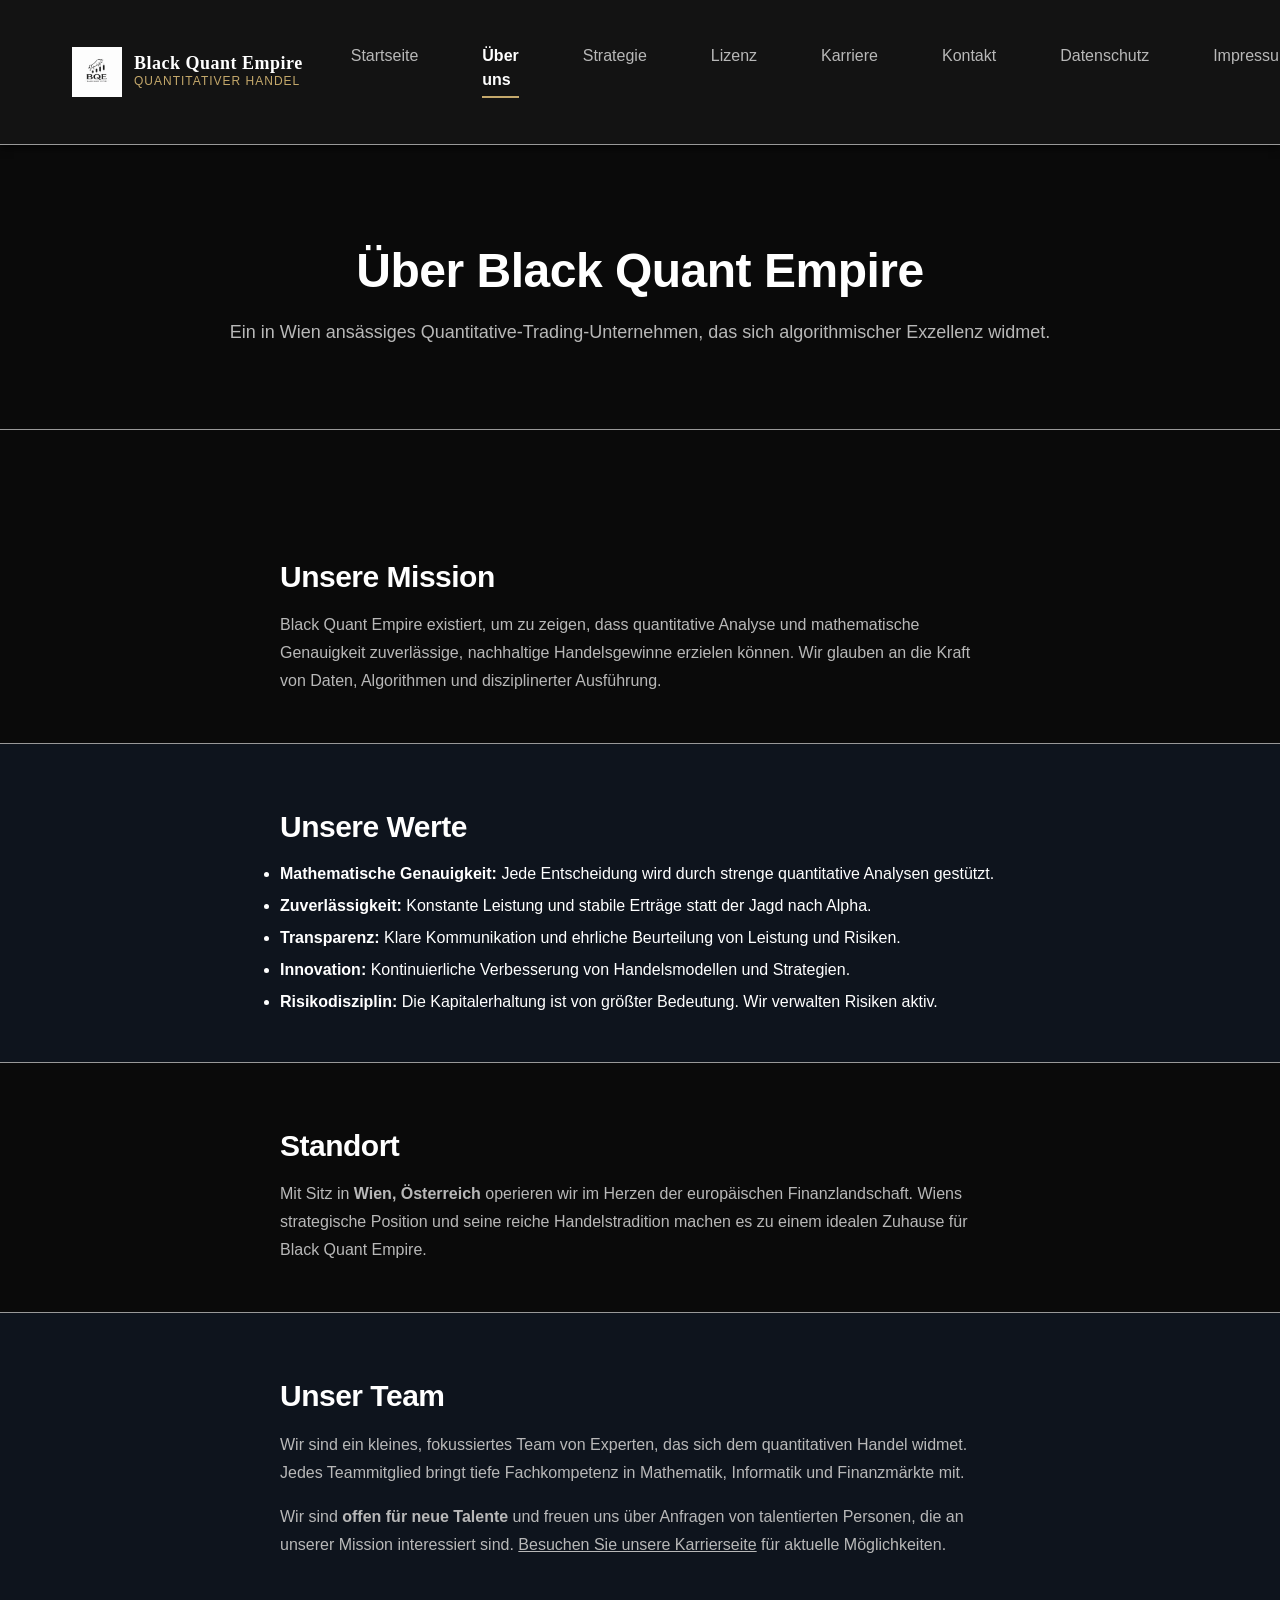
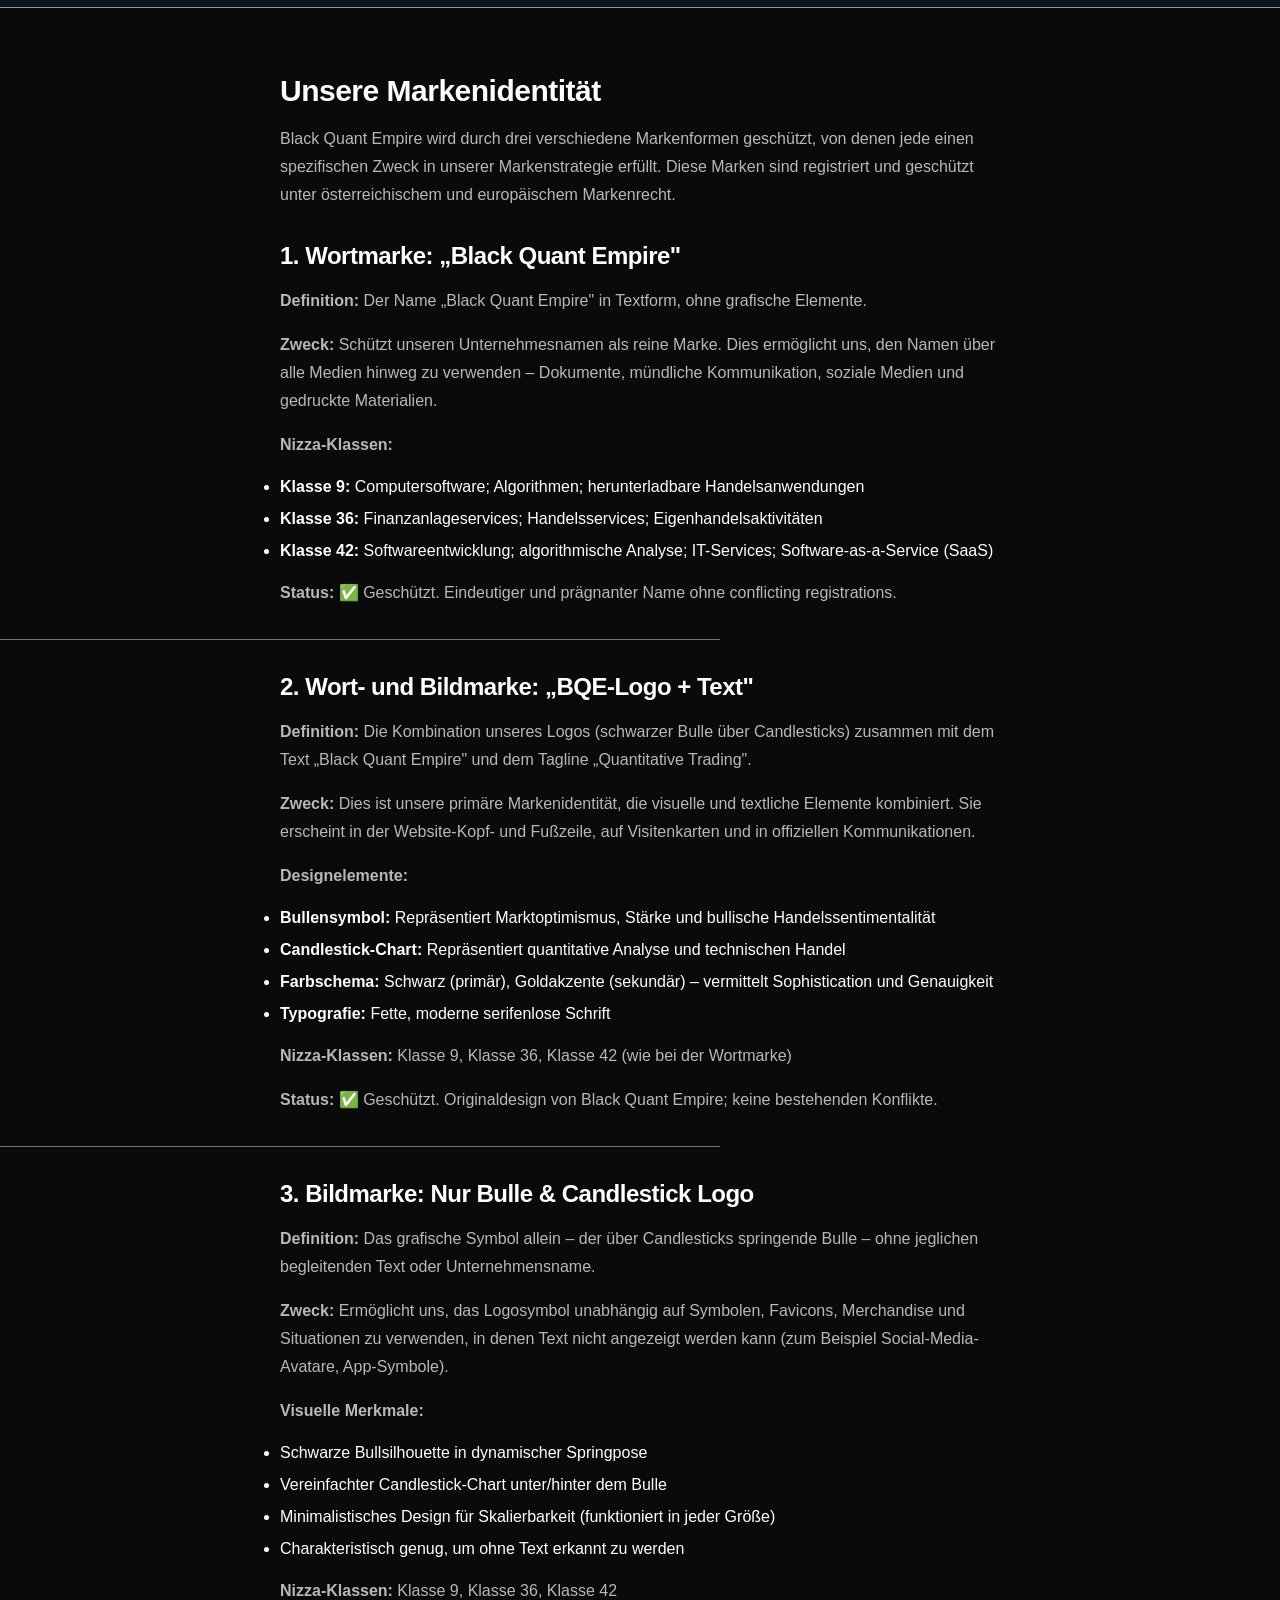
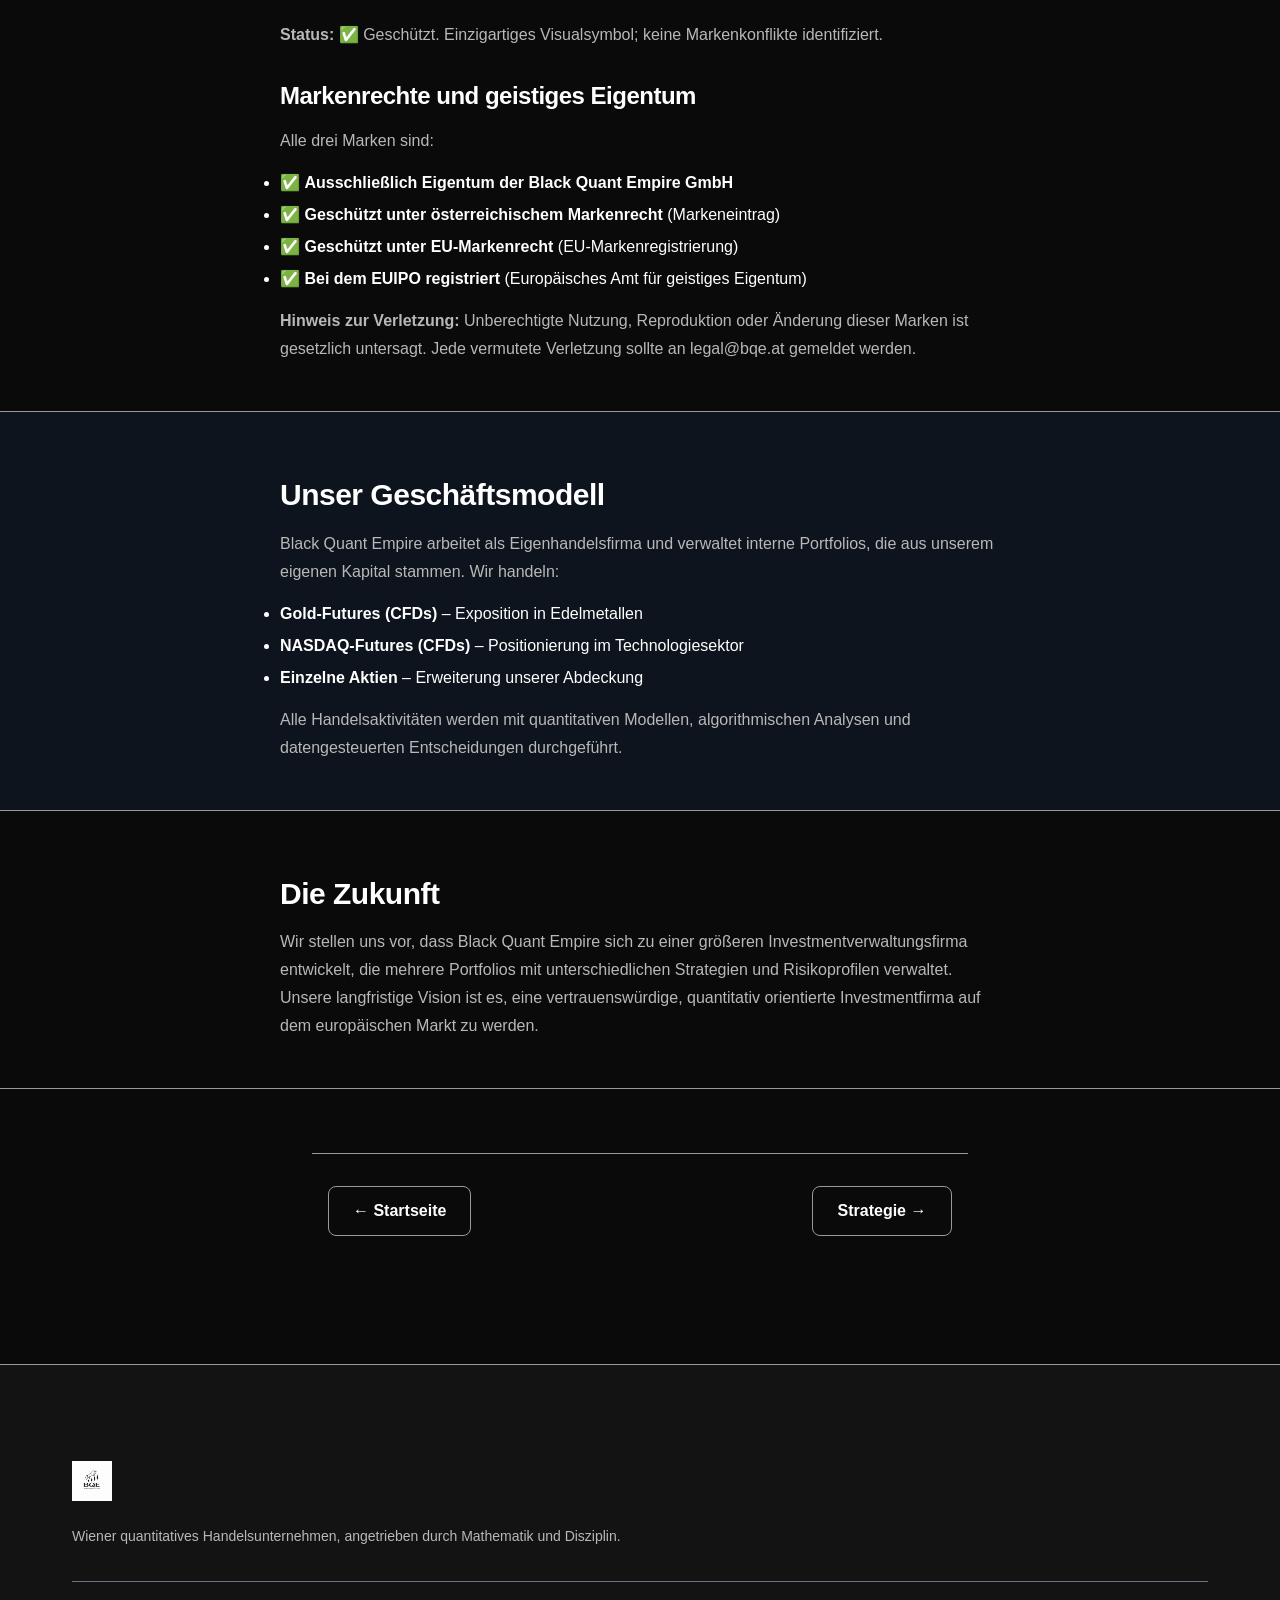
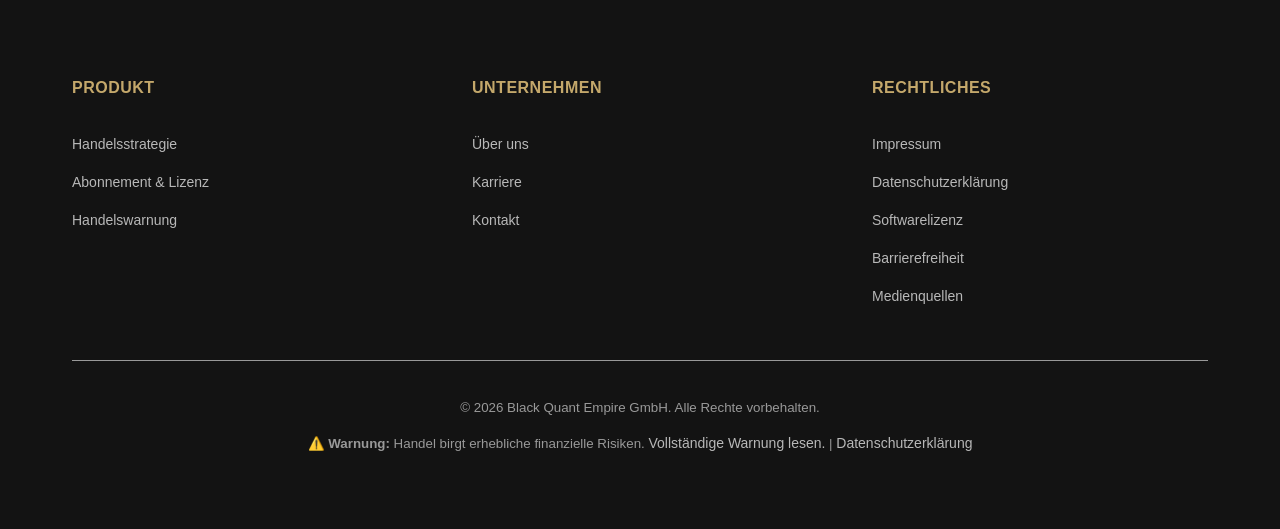
==== about.html @ ec7832de "sync" ====
<!DOCTYPE html>
<html lang="de">
  <head>
    <meta charset="UTF-8" />
    <meta name="viewport" content="width=device-width, initial-scale=1.0" />
    <meta
      name="description"
      content="Über Black Quant Empire - unsere Mission, Werte und Team."
    />
    <title>Über uns - Black Quant Empire</title>

    <link rel="stylesheet" href="/assets/css/shared.css" />
    <link rel="stylesheet" href="/assets/css/pages/about.css" />
    <link rel="icon" href="/assets/images/logo.png" type="image/png" />
  </head>

  <body>
    <a href="#main-content" class="skip-link">Zum Hauptinhalt springen</a>
    <div id="header-placeholder"></div>

    <main id="main-content">
      <!-- Hero Section -->
      <section class="hero">
        <div class="container text-center">
          <h1>Über Black Quant Empire</h1>
          <p class="lead">
            Ein in Wien ansässiges Quantitative-Trading-Unternehmen, das sich algorithmischer Exzellenz widmet.
          </p>
        </div>
      </section>

      <article class="container-narrow">

        <section aria-labelledby="mission-heading">
          <h2 id="mission-heading">Unsere Mission</h2>
          <p>
            Black Quant Empire existiert, um zu zeigen, dass quantitative Analyse und
            mathematische Genauigkeit zuverlässige, nachhaltige Handelsgewinne erzielen können. Wir glauben
            an die Kraft von Daten, Algorithmen und disziplinerter Ausführung.
          </p>
        </section>

        <section aria-labelledby="values-heading">
          <h2 id="values-heading">Unsere Werte</h2>
          <ul>
            <li>
              <strong>Mathematische Genauigkeit:</strong> Jede Entscheidung wird durch strenge
              quantitative Analysen gestützt.
            </li>
            <li>
              <strong>Zuverlässigkeit:</strong> Konstante Leistung und stabile Erträge statt
              der Jagd nach Alpha.
            </li>
            <li>
              <strong>Transparenz:</strong> Klare Kommunikation und ehrliche Beurteilung von
              Leistung und Risiken.
            </li>
            <li>
              <strong>Innovation:</strong> Kontinuierliche Verbesserung von Handelsmodellen und
              Strategien.
            </li>
            <li>
              <strong>Risikodisziplin:</strong> Die Kapitalerhaltung ist von größter Bedeutung. Wir verwalten
              Risiken aktiv.
            </li>
          </ul>
        </section>

        <section aria-labelledby="location-heading">
          <h2 id="location-heading">Standort</h2>
          <p>
            Mit Sitz in <strong>Wien, Österreich</strong> operieren wir im Herzen der europäischen
            Finanzlandschaft. Wiens strategische Position und seine reiche Handelstradition machen
            es zu einem idealen Zuhause für Black Quant Empire.
          </p>
        </section>

        <section aria-labelledby="team-heading">
          <h2 id="team-heading">Unser Team</h2>
          <p>
            Wir sind ein kleines, fokussiertes Team von Experten, das sich dem quantitativen Handel widmet.
            Jedes Teammitglied bringt tiefe Fachkompetenz in Mathematik, Informatik und
            Finanzmärkte mit.
          </p>
          <p>
            Wir sind <strong>offen für neue Talente</strong> und freuen uns über Anfragen von talentierten
            Personen, die an unserer Mission interessiert sind.
            <a href="/careers.html">Besuchen Sie unsere Karrierseite</a> für aktuelle Möglichkeiten.
          </p>
        </section>

        <section aria-labelledby="brands-heading">
          <h2 id="brands-heading">Unsere Markenidentität</h2>
          <p>
            Black Quant Empire wird durch drei verschiedene Markenformen geschützt, von denen jede einen spezifischen Zweck in unserer Markenstrategie erfüllt. Diese Marken sind registriert und geschützt unter österreichischem und europäischem Markenrecht.
          </p>

          <h3>1. Wortmarke: „Black Quant Empire"</h3>
          <p>
            <strong>Definition:</strong> Der Name „Black Quant Empire" in Textform, ohne grafische Elemente.
          </p>
          <p>
            <strong>Zweck:</strong> Schützt unseren Unternehmesnamen als reine Marke. Dies ermöglicht uns, den Namen über alle Medien hinweg zu verwenden – Dokumente, mündliche Kommunikation, soziale Medien und gedruckte Materialien.
          </p>
          <p>
            <strong>Nizza-Klassen:</strong>
          </p>
          <ul>
            <li><strong>Klasse 9:</strong> Computersoftware; Algorithmen; herunterladbare Handelsanwendungen</li>
            <li><strong>Klasse 36:</strong> Finanzanlageservices; Handelsservices; Eigenhandelsaktivitäten</li>
            <li><strong>Klasse 42:</strong> Softwareentwicklung; algorithmische Analyse; IT-Services; Software-as-a-Service (SaaS)</li>
          </ul>
          <p>
            <strong>Status:</strong> ✅ Geschützt. Eindeutiger und prägnanter Name ohne conflicting registrations.
          </p>

          <hr style="margin: 2rem 0; border: none; border-top: 1px solid var(--color-gray-500);">

          <h3>2. Wort- und Bildmarke: „BQE-Logo + Text"</h3>
          <p>
            <strong>Definition:</strong> Die Kombination unseres Logos (schwarzer Bulle über Candlesticks) zusammen mit dem Text „Black Quant Empire" und dem Tagline „Quantitative Trading".
          </p>
          <p>
            <strong>Zweck:</strong> Dies ist unsere primäre Markenidentität, die visuelle und textliche Elemente kombiniert. Sie erscheint in der Website-Kopf- und Fußzeile, auf Visitenkarten und in offiziellen Kommunikationen.
          </p>
          <p>
            <strong>Designelemente:</strong>
          </p>
          <ul>
            <li><strong>Bullensymbol:</strong> Repräsentiert Marktoptimismus, Stärke und bullische Handelssentimentalität</li>
            <li><strong>Candlestick-Chart:</strong> Repräsentiert quantitative Analyse und technischen Handel</li>
            <li><strong>Farbschema:</strong> Schwarz (primär), Goldakzente (sekundär) – vermittelt Sophistication und Genauigkeit</li>
            <li><strong>Typografie:</strong> Fette, moderne serifenlose Schrift</li>
          </ul>
          <p>
            <strong>Nizza-Klassen:</strong> Klasse 9, Klasse 36, Klasse 42 (wie bei der Wortmarke)
          </p>
          <p>
            <strong>Status:</strong> ✅ Geschützt. Originaldesign von Black Quant Empire; keine bestehenden Konflikte.
          </p>

          <hr style="margin: 2rem 0; border: none; border-top: 1px solid var(--color-gray-500);">

          <h3>3. Bildmarke: Nur Bulle & Candlestick Logo</h3>
          <p>
            <strong>Definition:</strong> Das grafische Symbol allein – der über Candlesticks springende Bulle – ohne jeglichen begleitenden Text oder Unternehmensname.
          </p>
          <p>
            <strong>Zweck:</strong> Ermöglicht uns, das Logosymbol unabhängig auf Symbolen, Favicons, Merchandise und Situationen zu verwenden, in denen Text nicht angezeigt werden kann (zum Beispiel Social-Media-Avatare, App-Symbole).
          </p>
          <p>
            <strong>Visuelle Merkmale:</strong>
          </p>
          <ul>
            <li>Schwarze Bullsilhouette in dynamischer Springpose</li>
            <li>Vereinfachter Candlestick-Chart unter/hinter dem Bulle</li>
            <li>Minimalistisches Design für Skalierbarkeit (funktioniert in jeder Größe)</li>
            <li>Charakteristisch genug, um ohne Text erkannt zu werden</li>
          </ul>
          <p>
            <strong>Nizza-Klassen:</strong> Klasse 9, Klasse 36, Klasse 42
          </p>
          <p>
            <strong>Status:</strong> ✅ Geschützt. Einzigartiges Visualsymbol; keine Markenkonflikte identifiziert.
          </p>

          <h3>Markenrechte und geistiges Eigentum</h3>
          <p>
            Alle drei Marken sind:
          </p>
          <ul>
            <li>✅ <strong>Ausschließlich Eigentum der Black Quant Empire GmbH</strong></li>
            <li>✅ <strong>Geschützt unter österreichischem Markenrecht</strong> (Markeneintrag)</li>
            <li>✅ <strong>Geschützt unter EU-Markenrecht</strong> (EU-Markenregistrierung)</li>
            <li>✅ <strong>Bei dem EUIPO registriert</strong> (Europäisches Amt für geistiges Eigentum)</li>
          </ul>
          <p>
            <strong>Hinweis zur Verletzung:</strong> Unberechtigte Nutzung, Reproduktion oder Änderung dieser Marken
            ist gesetzlich untersagt. Jede vermutete Verletzung sollte an legal@bqe.at gemeldet werden.
          </p>
        </section>

        <section aria-labelledby="business-heading">
          <h2 id="business-heading">Unser Geschäftsmodell</h2>
          <p>
            Black Quant Empire arbeitet als Eigenhandelsfirma und verwaltet interne
            Portfolios, die aus unserem eigenen Kapital stammen. Wir handeln:
          </p>
          <ul>
            <li><strong>Gold-Futures (CFDs)</strong> – Exposition in Edelmetallen</li>
            <li><strong>NASDAQ-Futures (CFDs)</strong> – Positionierung im Technologiesektor</li>
            <li><strong>Einzelne Aktien</strong> – Erweiterung unserer Abdeckung</li>
          </ul>
          <p>
            Alle Handelsaktivitäten werden mit quantitativen Modellen, algorithmischen Analysen und
            datengesteuerten Entscheidungen durchgeführt.
          </p>
        </section>

        <section aria-labelledby="future-heading">
          <h2 id="future-heading">Die Zukunft</h2>
          <p>
            Wir stellen uns vor, dass Black Quant Empire sich zu einer größeren Investmentverwaltungsfirma entwickelt,
            die mehrere Portfolios mit unterschiedlichen Strategien und Risikoprofilen verwaltet.
            Unsere langfristige Vision ist es, eine vertrauenswürdige, quantitativ orientierte Investmentfirma
            auf dem europäischen Markt zu werden.
          </p>
        </section>

        <!-- Page Navigation -->
        <nav class="page-navigation" aria-label="Seitennavigation">
          <a href="/index.html" class="btn btn-secondary btn-prev">← Startseite</a>
          <a href="/strategy.html" class="btn btn-secondary btn-next">Strategie →</a>
        </nav>
      </article>
    </main>

    <div id="footer-placeholder"></div>
    <script src="/assets/js/components.js"></script>
    <script src="/assets/js/navigation.js"></script>
  </body>
</html>
---- assets/css/shared.css ----
/* ===================================================================
   Black Quant Empire - Design System & Global Styles
   WCAG 2.2 AA Compliant
   =================================================================== */

/* ─────────────────────────────────────────────────────────────────
   CSS CUSTOM PROPERTIES (Design Tokens)
   ───────────────────────────────────────────────────────────────── */

:root {
  /* === COLORS === */
  /* Primary: Black Tones */
  --color-black: #0A0A0A;
  --color-black-soft: #131313;
  --color-black-muted: #1F1F1F;

  /* Secondary: Gold (Reduced & Refined) */
  --color-gold: #C4A86B;
  --color-gold-light: #D4B87B;
  --color-gold-dark: #9E8A55;

  /* Tertiary: Navy Blue */
  --color-navy: #1A2B4A;
  --color-navy-mid: #243660;

  /* Neutral */
  --color-white: #FFFFFF;
  --color-gray-50: #F9F9F9;
  --color-gray-100: #F5F5F5;
  --color-gray-200: #E0E0E0;
  --color-gray-300: #B8B8B8;
  --color-gray-400: #999999;
  --color-gray-500: #6B7280;
  --color-gray-700: #374151;

  /* Semantic */
  --color-error: #EF4444;
  --color-success: #10B981;
  --color-focus: #C4A86B;

  /* === TYPOGRAPHY === */
  --font-heading: "Georgia", "Times New Roman", serif;
  --font-body: -apple-system, BlinkMacSystemFont, "Segoe UI", "Roboto", "Helvetica Neue", Arial, sans-serif;
  --font-mono: "Courier New", monospace;

  /* Type Scale (based on 16px = 1rem) */
  --text-xs: 0.75rem;     /* 12px */
  --text-sm: 0.875rem;    /* 14px */
  --text-base: 1rem;      /* 16px */
  --text-lg: 1.125rem;    /* 18px */
  --text-xl: 1.25rem;     /* 20px */
  --text-2xl: 1.5rem;     /* 24px */
  --text-3xl: 1.875rem;   /* 30px */
  --text-4xl: 2.25rem;    /* 36px */
  --text-5xl: 3rem;       /* 48px */
  --text-hero: 4rem;      /* 64px */

  /* Line Heights */
  --leading-tight: 1.25;
  --leading-normal: 1.5;
  --leading-loose: 1.75;

  /* Font Weights */
  --weight-regular: 400;
  --weight-medium: 500;
  --weight-bold: 700;
  --weight-black: 900;

  /* === SPACING (8px grid) === */
  --space-1: 0.25rem;   /* 4px */
  --space-2: 0.5rem;    /* 8px */
  --space-3: 0.75rem;   /* 12px */
  --space-4: 1rem;      /* 16px */
  --space-5: 1.25rem;   /* 20px */
  --space-6: 1.5rem;    /* 24px */
  --space-8: 2rem;      /* 32px */
  --space-10: 2.5rem;   /* 40px */
  --space-12: 3rem;     /* 48px */
  --space-16: 4rem;     /* 64px */
  --space-20: 5rem;     /* 80px */
  --space-24: 6rem;     /* 96px */

  /* === LAYOUT === */
  --container-max: 1200px;
  --container-wide: 1400px;
  --container-narrow: 720px;

  /* === BORDERS & SHADOWS === */
  --radius-sm: 4px;
  --radius-md: 8px;
  --radius-lg: 16px;
  --radius-full: 9999px;

  --shadow-sm: 0 1px 3px rgba(0, 0, 0, 0.5);
  --shadow-md: 0 4px 16px rgba(0, 0, 0, 0.6);
  --shadow-gold: 0 0 20px rgba(212, 168, 83, 0.3);

  /* === TRANSITIONS === */
  --transition-fast: 150ms ease-in-out;
  --transition-normal: 300ms ease-in-out;
  --transition-slow: 500ms ease-in-out;

  /* === FOCUS === */
  --focus-ring: 3px solid var(--color-focus);
  --focus-offset: 3px;

  /* === Z-INDEX === */
  --z-base: 0;
  --z-dropdown: 100;
  --z-sticky: 200;
  --z-fixed: 300;
  --z-modal: 400;
  --z-overlay: 500;
}

/* ─────────────────────────────────────────────────────────────────
   ACCESSIBILITY: Reduced Motion
   ───────────────────────────────────────────────────────────────── */

@media (prefers-reduced-motion: reduce) {
  *,
  *::before,
  *::after {
    animation-duration: 0.01ms !important;
    animation-iteration-count: 1 !important;
    transition-duration: 0.01ms !important;
    scroll-behavior: auto !important;
  }
}

/* ─────────────────────────────────────────────────────────────────
   ACCESSIBILITY: High Contrast Mode
   ───────────────────────────────────────────────────────────────── */

@media (forced-colors: active) {
  :root {
    --color-gold: ButtonText;
    --color-white: CanvasText;
    --focus-ring: 3px solid Highlight;
  }
}

/* ─────────────────────────────────────────────────────────────────
   CSS RESET & BASE STYLES
   ───────────────────────────────────────────────────────────────── */

*,
*::before,
*::after {
  box-sizing: border-box;
  margin: 0;
  padding: 0;
}

html {
  font-size: 16px;
  scroll-behavior: smooth;
  -webkit-font-smoothing: antialiased;
  -moz-osx-font-smoothing: grayscale;
}

body {
  font-family: var(--font-body);
  font-size: var(--text-base);
  line-height: var(--leading-normal);
  color: var(--color-white);
  background-color: var(--color-black);
  min-height: 100vh;
  display: flex;
  flex-direction: column;
}

main {
  flex: 1;
}

/* ─────────────────────────────────────────────────────────────────
   SKIP LINK (WCAG 2.4.1)
   ───────────────────────────────────────────────────────────────── */

.skip-link {
  position: absolute;
  top: -100%;
  left: var(--space-4);
  z-index: var(--z-overlay);
  background-color: var(--color-gold);
  color: var(--color-black);
  padding: var(--space-2) var(--space-4);
  border-radius: var(--radius-md);
  font-weight: var(--weight-bold);
  text-decoration: none;
  transition: top var(--transition-fast);
}

.skip-link:focus {
  top: var(--space-4);
  outline: var(--focus-ring);
  outline-offset: var(--focus-offset);
}

/* ─────────────────────────────────────────────────────────────────
   FOCUS VISIBLE (WCAG 2.4.7)
   ───────────────────────────────────────────────────────────────── */

:focus-visible {
  outline: var(--focus-ring);
  outline-offset: var(--focus-offset);
}

/* Remove outline for mouse users (but keep for keyboard) */
:focus:not(:focus-visible) {
  outline: none;
}

/* ─────────────────────────────────────────────────────────────────
   TYPOGRAPHY
   ───────────────────────────────────────────────────────────────── */

h1,
h2,
h3,
h4,
h5,
h6 {
  font-family: var(--font-body);
  font-weight: 600;
  line-height: var(--leading-tight);
  margin-top: var(--space-8);
  margin-bottom: var(--space-4);
  color: var(--color-white);
  letter-spacing: -0.5px;
}

h1 {
  font-size: var(--text-4xl);
  color: var(--color-white);
  font-weight: 700;
}

@media (min-width: 768px) {
  h1 {
    font-size: var(--text-5xl);
  }
}

h2 {
  font-size: var(--text-3xl);
  color: var(--color-white);
  font-weight: 600;
}

h3 {
  font-size: var(--text-2xl);
  color: var(--color-white);
  font-weight: 600;
}

h4 {
  font-size: var(--text-xl);
  font-weight: 600;
}

p {
  margin-bottom: var(--space-4);
  color: var(--color-gray-300);
  line-height: var(--leading-loose);
  font-size: var(--text-base);
}

a {
  color: var(--color-gray-300);
  text-decoration: underline;
  transition: all var(--transition-fast);
}

a:hover {
  color: var(--color-white);
  text-decoration-color: var(--color-gold);
  text-decoration-thickness: 2px;
}

a:active {
  color: var(--color-gold);
}

strong {
  font-weight: var(--weight-bold);
}

em {
  font-style: italic;
}

/* ─────────────────────────────────────────────────────────────────
   LISTS
   ───────────────────────────────────────────────────────────────── */

ul,
ol {
  margin-left: var(--space-6);
  margin-bottom: var(--space-4);
}

li {
  margin-bottom: var(--space-2);
}

/* Remove default list styling */
[role="list"] {
  list-style: none;
  margin-left: 0;
}

[role="list"] li {
  margin-left: 0;
}

/* ─────────────────────────────────────────────────────────────────
   HEADER & NAVIGATION
   ───────────────────────────────────────────────────────────────── */

header {
  background-color: var(--color-black-soft);
  border-bottom: 1px solid var(--color-gray-400);
  box-shadow: 0 2px 8px rgba(0, 0, 0, 0.8);
}

.header-top {
  width: 100%;
}

.header-content {
  display: flex;
  justify-content: space-between;
  align-items: center;
  padding: var(--space-4) var(--space-4);
  gap: var(--space-8);
}

/* Logo Section */
.logo-link {
  display: flex;
  align-items: center;
  text-decoration: none;
  flex-shrink: 0;
  transition: transform var(--transition-fast);
}

.logo-link:hover {
  transform: scale(1.05);
}

.logo-link:focus-visible {
  outline: var(--focus-ring);
  outline-offset: var(--focus-offset);
  border-radius: var(--radius-md);
}

.logo-group {
  display: flex;
  align-items: center;
  gap: var(--space-3);
}

.logo-image {
  height: 50px;
  width: auto;
  display: block;
}

.logo-text {
  display: flex;
  flex-direction: column;
  gap: 0;
}

.logo-name {
  font-family: var(--font-heading);
  font-size: var(--text-lg);
  font-weight: var(--weight-bold);
  color: var(--color-white);
  line-height: 1;
  letter-spacing: 0.5px;
}

.logo-tagline {
  font-size: var(--text-xs);
  color: var(--color-gold);
  text-transform: uppercase;
  letter-spacing: 1px;
  font-weight: var(--weight-medium);
}

/* Primary Navigation */
.primary-nav {
  display: flex;
  flex: 1;
  justify-content: flex-end;
}

.nav-list {
  display: flex;
  gap: var(--space-8);
  list-style: none;
  margin: 0;
  padding: 0;
}

.nav-item {
  position: relative;
}

.nav-link {
  color: var(--color-gray-300);
  text-decoration: none;
  font-weight: 500;
  font-size: var(--text-base);
  display: block;
  padding: var(--space-3) var(--space-4);
  position: relative;
  transition: all var(--transition-fast);
  border-radius: var(--radius-md);
}

.nav-link:hover {
  color: var(--color-white);
  background-color: transparent;
}

.nav-link[aria-current="page"] {
  color: var(--color-white);
  font-weight: var(--weight-bold);
  background-color: transparent;
}

.nav-link[aria-current="page"]::after {
  content: "";
  position: absolute;
  bottom: 6px;
  left: var(--space-4);
  right: var(--space-4);
  height: 2px;
  background-color: var(--color-gold);
}

/* Mobile Menu Toggle Button */
.nav-toggle {
  display: none;
  background-color: transparent;
  border: 1px solid var(--color-gray-400);
  cursor: pointer;
  padding: var(--space-2) var(--space-3);
  color: var(--color-white);
  border-radius: var(--radius-md);
  font-size: var(--text-lg);
  transition: all var(--transition-fast);
  flex-shrink: 0;
}

.nav-toggle:hover {
  border-color: var(--color-white);
  background-color: var(--color-black-muted);
}

.nav-toggle:active {
  background-color: var(--color-navy-mid);
}

.nav-toggle svg {
  display: block;
  width: 24px;
  height: 24px;
}

/* Mobile Navigation (up to 768px) */
@media (max-width: 768px) {
  .header-content {
    gap: var(--space-4);
    padding: var(--space-3);
  }

  .logo-group {
    gap: var(--space-2);
  }

  .logo-image {
    height: 40px;
  }

  .logo-name {
    font-size: var(--text-base);
  }

  .logo-tagline {
    font-size: 10px;
  }

  .nav-toggle {
    display: flex;
    align-items: center;
    justify-content: center;
  }

  .primary-nav {
    position: absolute;
    top: 100%;
    left: 0;
    right: 0;
    display: none;
    background-color: var(--color-black-muted);
    border-bottom: 1px solid var(--color-gold);
    padding: var(--space-4);
    flex-direction: column;
    gap: 0;
  }

  .primary-nav.is-open {
    display: flex;
  }

  .nav-list {
    flex-direction: column;
    gap: 0;
  }

  .nav-item {
    border-bottom: 1px solid var(--color-navy);
  }

  .nav-item:last-child {
    border-bottom: none;
  }

  .nav-link {
    padding: var(--space-4) var(--space-3);
    border-radius: 0;
  }

  .nav-link[aria-current="page"]::after {
    display: none;
  }

  .nav-link[aria-current="page"] {
    background-color: var(--color-navy-mid);
    border-left: 4px solid var(--color-gold);
    padding-left: calc(var(--space-3) - 4px);
  }
}

/* ─────────────────────────────────────────────────────────────────
   PAGE HEADER (for article/content pages)
   ───────────────────────────────────────────────────────────────── */

.page-header {
  margin-bottom: var(--space-12);
  padding-bottom: var(--space-12);
  border-bottom: 1px solid var(--color-gray-400);
}

.page-header h1 {
  color: var(--color-white);
  margin-top: var(--space-4);
  margin-bottom: var(--space-4);
}

.page-header .lead {
  color: var(--color-gray-300);
  margin-bottom: 0;
  font-size: var(--text-lg);
}

/* ─────────────────────────────────────────────────────────────────
   MAIN CONTAINER
   ───────────────────────────────────────────────────────────────── */

.container {
  max-width: var(--container-max);
  margin: 0 auto;
  padding: var(--space-4);
  width: 100%;
}

.container-narrow {
  max-width: var(--container-narrow);
}

.container-wide {
  max-width: var(--container-wide);
}

/* ─────────────────────────────────────────────────────────────────
   SECTIONS & ARTICLES
   ───────────────────────────────────────────────────────────────── */

section {
  width: 100%;
  padding: var(--space-16) 0;
  border-bottom: 1px solid var(--color-gray-400);
}

section:last-child {
  border-bottom: none;
}

section:nth-child(even) {
  background-color: rgba(26, 43, 74, 0.3);
}

section .container {
  max-width: var(--container-max);
  margin: 0 auto;
  padding: 0 var(--space-4);
}

section .container-narrow {
  max-width: var(--container-narrow);
  margin: 0 auto;
  padding: 0 var(--space-4);
}

article {
  max-width: 100%;
  margin: 0 auto;
  padding: 0;
  background-color: var(--color-black);
}

article > * {
  max-width: var(--container-narrow);
  margin-left: auto;
  margin-right: auto;
  padding: var(--space-16) var(--space-4);
}

/* Sections in articles - full width with background */
article section {
  width: 100vw;
  margin-left: calc(-50vw + 50%);
  padding: var(--space-16) var(--space-4);
  max-width: none;
}

article section > * {
  max-width: var(--container-narrow);
  margin-left: auto;
  margin-right: auto;
}

/* Disclaimer warning box */
.disclaimer-warning {
  background-color: var(--color-black-muted);
  border-left: 3px solid var(--color-error);
  padding: var(--space-4);
  border-radius: var(--radius-md);
  margin-bottom: var(--space-8);
}

.disclaimer-warning p {
  margin-bottom: 0;
  color: var(--color-error);
}

/* ─────────────────────────────────────────────────────────────────
   BUTTONS
   ───────────────────────────────────────────────────────────────── */

button,
.btn {
  font-family: var(--font-body);
  font-size: var(--text-base);
  font-weight: var(--weight-bold);
  padding: var(--space-3) var(--space-6);
  border: 1px solid var(--color-gray-400);
  border-radius: var(--radius-md);
  background-color: transparent;
  color: var(--color-white);
  cursor: pointer;
  transition: all var(--transition-fast);
  text-decoration: none;
  display: inline-block;
  text-align: center;
}

button:hover,
.btn:hover {
  background-color: var(--color-black-muted);
  border-color: var(--color-white);
  color: var(--color-white);
}

button:active,
.btn:active {
  background-color: var(--color-navy-mid);
}

.btn-primary {
  background-color: var(--color-gold);
  color: var(--color-black);
  border-color: var(--color-gold);
  font-weight: 600;
}

.btn-primary:hover {
  background-color: var(--color-gold-light);
  border-color: var(--color-gold-light);
  box-shadow: 0 4px 12px rgba(196, 168, 107, 0.2);
}

.btn-secondary {
  background-color: transparent;
  color: var(--color-white);
  border-color: var(--color-gray-400);
}

.btn-secondary:hover {
  background-color: var(--color-black-muted);
  border-color: var(--color-white);
  color: var(--color-white);
}

.btn-secondary:active {
  background-color: var(--color-navy-mid);
}

/* ─────────────────────────────────────────────────────────────────
   FORMS (WCAG 3.3 - Labels, Validation, etc.)
   ───────────────────────────────────────────────────────────────── */

fieldset {
  border: 1px solid var(--color-navy);
  border-radius: var(--radius-md);
  padding: var(--space-6);
  margin-bottom: var(--space-6);
}

legend {
  font-size: var(--text-lg);
  font-weight: var(--weight-bold);
  color: var(--color-gold);
  padding: 0 var(--space-2);
}

.form-group {
  margin-bottom: var(--space-6);
}

label {
  display: block;
  font-weight: var(--weight-medium);
  margin-bottom: var(--space-2);
  color: var(--color-white);
}

input,
textarea,
select {
  display: block;
  width: 100%;
  padding: var(--space-3);
  margin-bottom: var(--space-2);
  border: 1px solid var(--color-navy);
  border-radius: var(--radius-md);
  background-color: var(--color-black-soft);
  color: var(--color-white);
  font-family: var(--font-body);
  font-size: var(--text-base);
  transition: border-color var(--transition-fast);
}

input:focus,
textarea:focus,
select:focus {
  border-color: var(--color-gold);
  outline: var(--focus-ring);
  outline-offset: var(--focus-offset);
}

input:invalid,
textarea:invalid {
  border-color: var(--color-error);
}

textarea {
  resize: vertical;
  min-height: 120px;
}

/* Field Hints & Errors */
.field-hint {
  display: block;
  font-size: var(--text-sm);
  color: var(--color-gray-300);
  margin-bottom: var(--space-2);
}

.field-error {
  display: block;
  font-size: var(--text-sm);
  color: var(--color-error);
  margin-top: var(--space-1);
}

/* Error Summary */
.error-summary {
  background-color: var(--color-black-muted);
  border: 2px solid var(--color-error);
  border-radius: var(--radius-md);
  padding: var(--space-4);
  margin-bottom: var(--space-6);
  color: var(--color-error);
}

.error-summary h2 {
  margin-top: 0;
  color: var(--color-error);
}

/* ─────────────────────────────────────────────────────────────────
   SCREEN READER ONLY TEXT
   ───────────────────────────────────────────────────────────────── */

.sr-only {
  position: absolute;
  width: 1px;
  height: 1px;
  padding: 0;
  margin: -1px;
  overflow: hidden;
  clip: rect(0, 0, 0, 0);
  white-space: nowrap;
  border-width: 0;
}

/* ─────────────────────────────────────────────────────────────────
   FOOTER
   ───────────────────────────────────────────────────────────────── */

footer {
  background-color: var(--color-black-soft);
  border-top: 1px solid var(--color-gray-400);
  margin-top: auto;
  padding: var(--space-16) 0 var(--space-8);
}

.footer-grid {
  display: grid;
  grid-template-columns: 1fr 1fr 1fr;
  gap: var(--space-16);
  margin-bottom: var(--space-12);
}

.footer-brand {
  grid-column: 1 / -1;
  margin-bottom: var(--space-8);
  padding-bottom: var(--space-8);
  border-bottom: 1px solid var(--color-gray-500);
  order: -1;
}

.footer-brand img {
  height: 40px;
  width: auto;
  margin-bottom: var(--space-4);
}

.footer-brand p {
  color: var(--color-gray-300);
  font-size: var(--text-sm);
  margin-bottom: 0;
}

.footer-heading {
  font-size: var(--text-base);
  color: var(--color-gold);
  margin-top: 0;
  margin-bottom: var(--space-4);
  font-weight: 600;
  text-transform: uppercase;
  letter-spacing: 0.5px;
}

footer nav {
  display: flex;
  flex-direction: column;
  gap: var(--space-4);
}

footer nav:nth-of-type(1) {
  grid-column: 1;
}

footer nav:nth-of-type(2) {
  grid-column: 2;
}

footer nav:nth-of-type(3) {
  grid-column: 3;
}

footer nav h2 {
  margin: 0;
}

footer nav ul {
  list-style: none;
  margin: 0;
  padding: 0;
  display: flex;
  flex-direction: column;
  gap: var(--space-2);
}

footer nav ul li {
  margin-bottom: 0;
  list-style: none;
}

footer nav a {
  color: var(--color-gray-300);
  text-decoration: none;
  font-size: var(--text-sm);
  transition: color var(--transition-fast);
  display: block;
  padding: var(--space-1) 0;
  border-bottom: 1px solid transparent;
}

footer nav a:hover {
  color: var(--color-gold);
  border-bottom: 1px solid var(--color-gold);
}

.footer-contact {
  display: flex;
  flex-direction: column;
  gap: var(--space-4);
}

footer address {
  font-style: normal;
  color: var(--color-gray-300);
  font-size: var(--text-sm);
  line-height: var(--leading-loose);
  margin: 0;
}

footer a {
  color: var(--color-gray-300);
  text-decoration: none;
  font-size: var(--text-sm);
  transition: color var(--transition-fast);
}

footer a:hover {
  color: var(--color-white);
}

.footer-bottom {
  text-align: center;
  padding-top: var(--space-8);
  border-top: 1px solid var(--color-gray-400);
  font-size: var(--text-sm);
  color: var(--color-gray-400);
}

.footer-bottom p {
  margin-bottom: var(--space-2);
  color: var(--color-gray-400);
}

.footer-bottom a {
  color: var(--color-gray-300);
}

/* Responsive Footer */
@media (max-width: 1024px) {
  .footer-grid {
    grid-template-columns: 1fr 1fr 1fr;
    gap: var(--space-12);
  }

  .footer-brand {
    grid-column: 1 / -1;
  }
}

@media (max-width: 768px) {
  .footer-grid {
    grid-template-columns: 1fr 1fr;
    gap: var(--space-8);
  }

  .footer-brand {
    grid-column: 1 / -1;
  }
}

@media (max-width: 480px) {
  .footer-grid {
    grid-template-columns: 1fr;
    gap: var(--space-6);
  }

  .footer-brand {
    grid-column: 1;
    margin-bottom: var(--space-4);
  }

  .footer-heading {
    font-size: var(--text-sm);
  }
}

address {
  font-style: normal;
  line-height: var(--leading-loose);
}

/* ─────────────────────────────────────────────────────────────────
   UTILITY CLASSES
   ───────────────────────────────────────────────────────────────── */

.text-center {
  text-align: center;
}

.text-right {
  text-align: right;
}

.mt-4 {
  margin-top: var(--space-4);
}

.mb-4 {
  margin-bottom: var(--space-4);
}

.mt-8 {
  margin-top: var(--space-8);
}

.mb-8 {
  margin-bottom: var(--space-8);
}

.lead {
  font-size: var(--text-lg);
  color: var(--color-gray-300);
  line-height: var(--leading-loose);
  font-weight: 300;
}

/* ─────────────────────────────────────────────────────────────────
   RESPONSIVE: TABLET (768px)
   ───────────────────────────────────────────────────────────────── */

@media (min-width: 768px) {
  .container {
    padding: var(--space-8);
  }

  section {
    padding: var(--space-16) 0;
  }

  article {
    padding: var(--space-16) var(--space-8);
  }
}

/* ─────────────────────────────────────────────────────────────────
   RESPONSIVE: DESKTOP (1024px+)
   ───────────────────────────────────────────────────────────────── */

@media (min-width: 1024px) {
  nav {
    display: flex !important;
  }
}

/* ─────────────────────────────────────────────────────────────────
   RESPONSIVE: LARGE DESKTOP (1440px+)
   ───────────────────────────────────────────────────────────────── */

@media (min-width: 1440px) {
  .container {
    padding: var(--space-8);
  }

  section {
    padding: var(--space-20) 0;
  }
}

/* ─────────────────────────────────────────────────────────────────
   TABLES
   ───────────────────────────────────────────────────────────────── */

table {
  width: 100%;
  border-collapse: collapse;
  margin-bottom: var(--space-8);
}

table tr {
  border-bottom: 1px solid var(--color-navy);
}

table tr:last-child {
  border-bottom: none;
}

table td {
  padding: var(--space-2);
}

table td strong {
  font-weight: var(--weight-bold);
}

table th {
  padding: var(--space-2);
  font-weight: var(--weight-bold);
  text-align: left;
  background-color: rgba(26, 43, 74, 0.3);
}

/* Table with width distribution */
table td:first-child {
  width: 30%;
}

/* ─────────────────────────────────────────────────────────────────
   HORIZONTAL DIVIDER
   ───────────────────────────────────────────────────────────────── */

hr {
  border: none;
  border-top: 1px solid var(--color-gray-500);
  margin: var(--space-8) 0;
}

/* ─────────────────────────────────────────────────────────────────
   PAGE NAVIGATION (Previous/Next buttons)
   ───────────────────────────────────────────────────────────────── */

.page-navigation {
  display: flex;
  justify-content: space-between;
  align-items: center;
  gap: var(--space-4);
  margin-top: var(--space-16);
  padding-top: var(--space-8);
  border-top: 1px solid var(--color-gray-400);
}

.page-navigation .btn {
  flex: 0 1 auto;
  min-width: 140px;
  text-align: center;
}

.page-navigation .btn-prev {
  order: 1;
}

.page-navigation .btn-next {
  order: 2;
  margin-left: auto;
}

/* On smaller screens, stack buttons vertically */
@media (max-width: 768px) {
  .page-navigation {
    flex-direction: column;
    gap: var(--space-4);
  }

  .page-navigation .btn {
    width: 100%;
    min-width: unset;
  }

  .page-navigation .btn-prev {
    order: 1;
  }

  .page-navigation .btn-next {
    order: 2;
    margin-left: 0;
  }
}

/* ─────────────────────────────────────────────────────────────────
   PRINT STYLES
   ───────────────────────────────────────────────────────────────── */

@media print {
  body {
    background-color: var(--color-white);
    color: var(--color-black);
  }

  a {
    color: var(--color-navy);
    text-decoration: underline;
  }

  header,
  footer,
  .skip-link {
    display: none;
  }
}
---- assets/css/pages/about.css ----
/* About Page Styles */

article section {
  padding: var(--space-8) 0;
  border-bottom: 1px solid var(--color-gray-400);
}

article section h2 {
  color: var(--color-white);
}

article section:last-child {
  border-bottom: none;
}

@media (max-width: 768px) {
  article {
    padding: var(--space-6) var(--space-4);
  }

  article section {
    padding: var(--space-6) 0;
  }
}
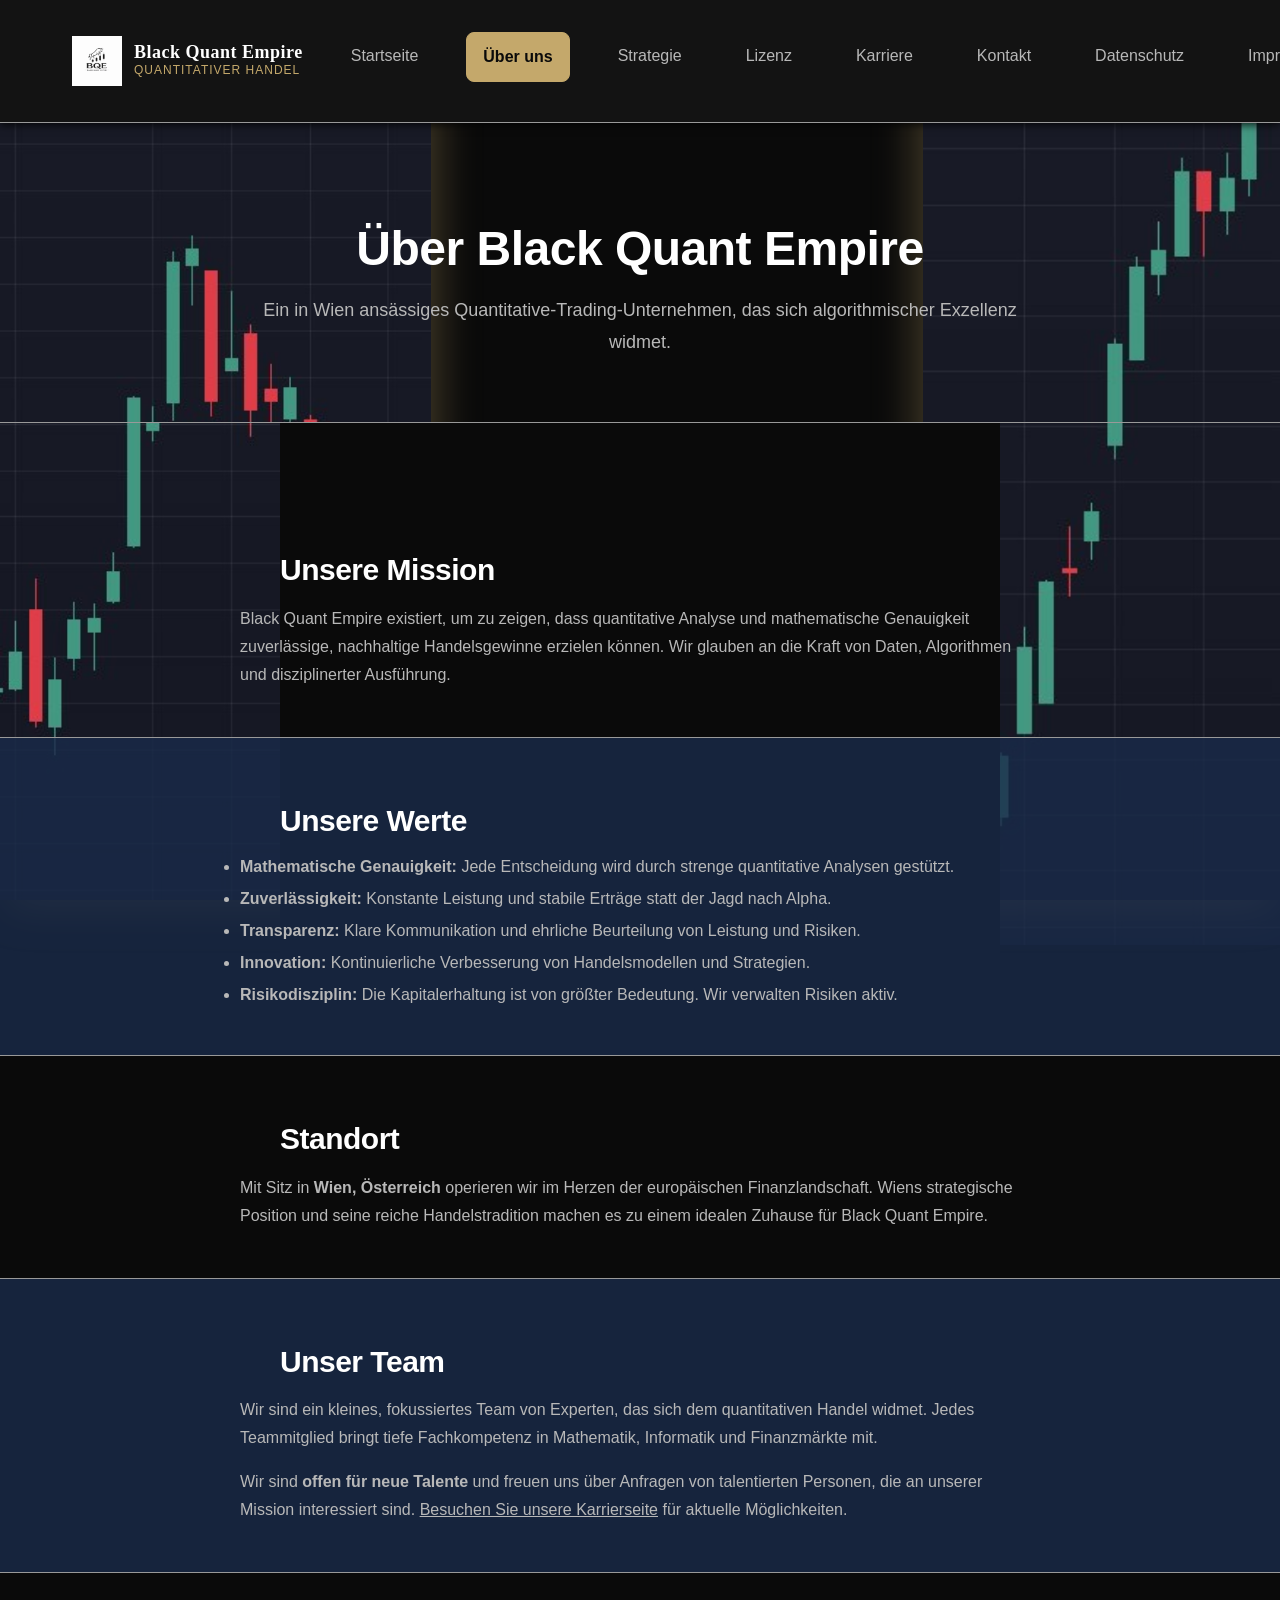
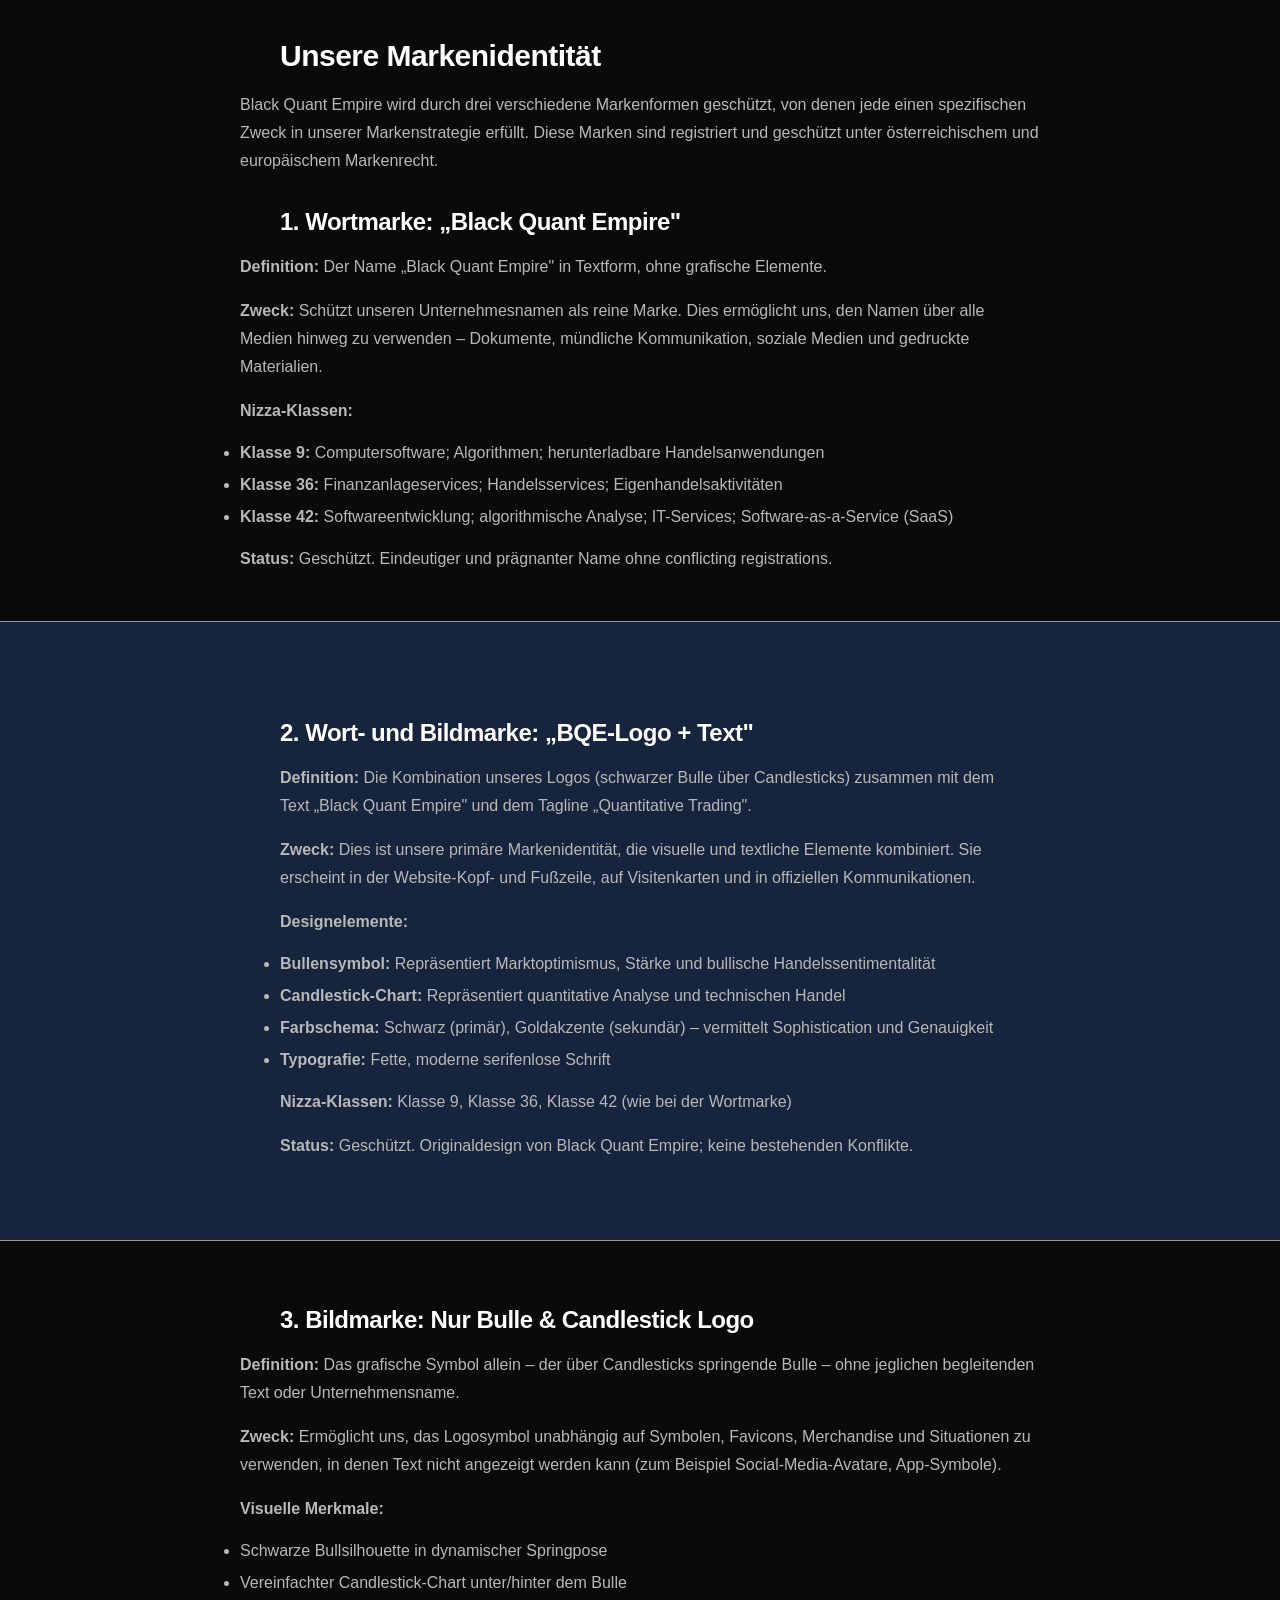
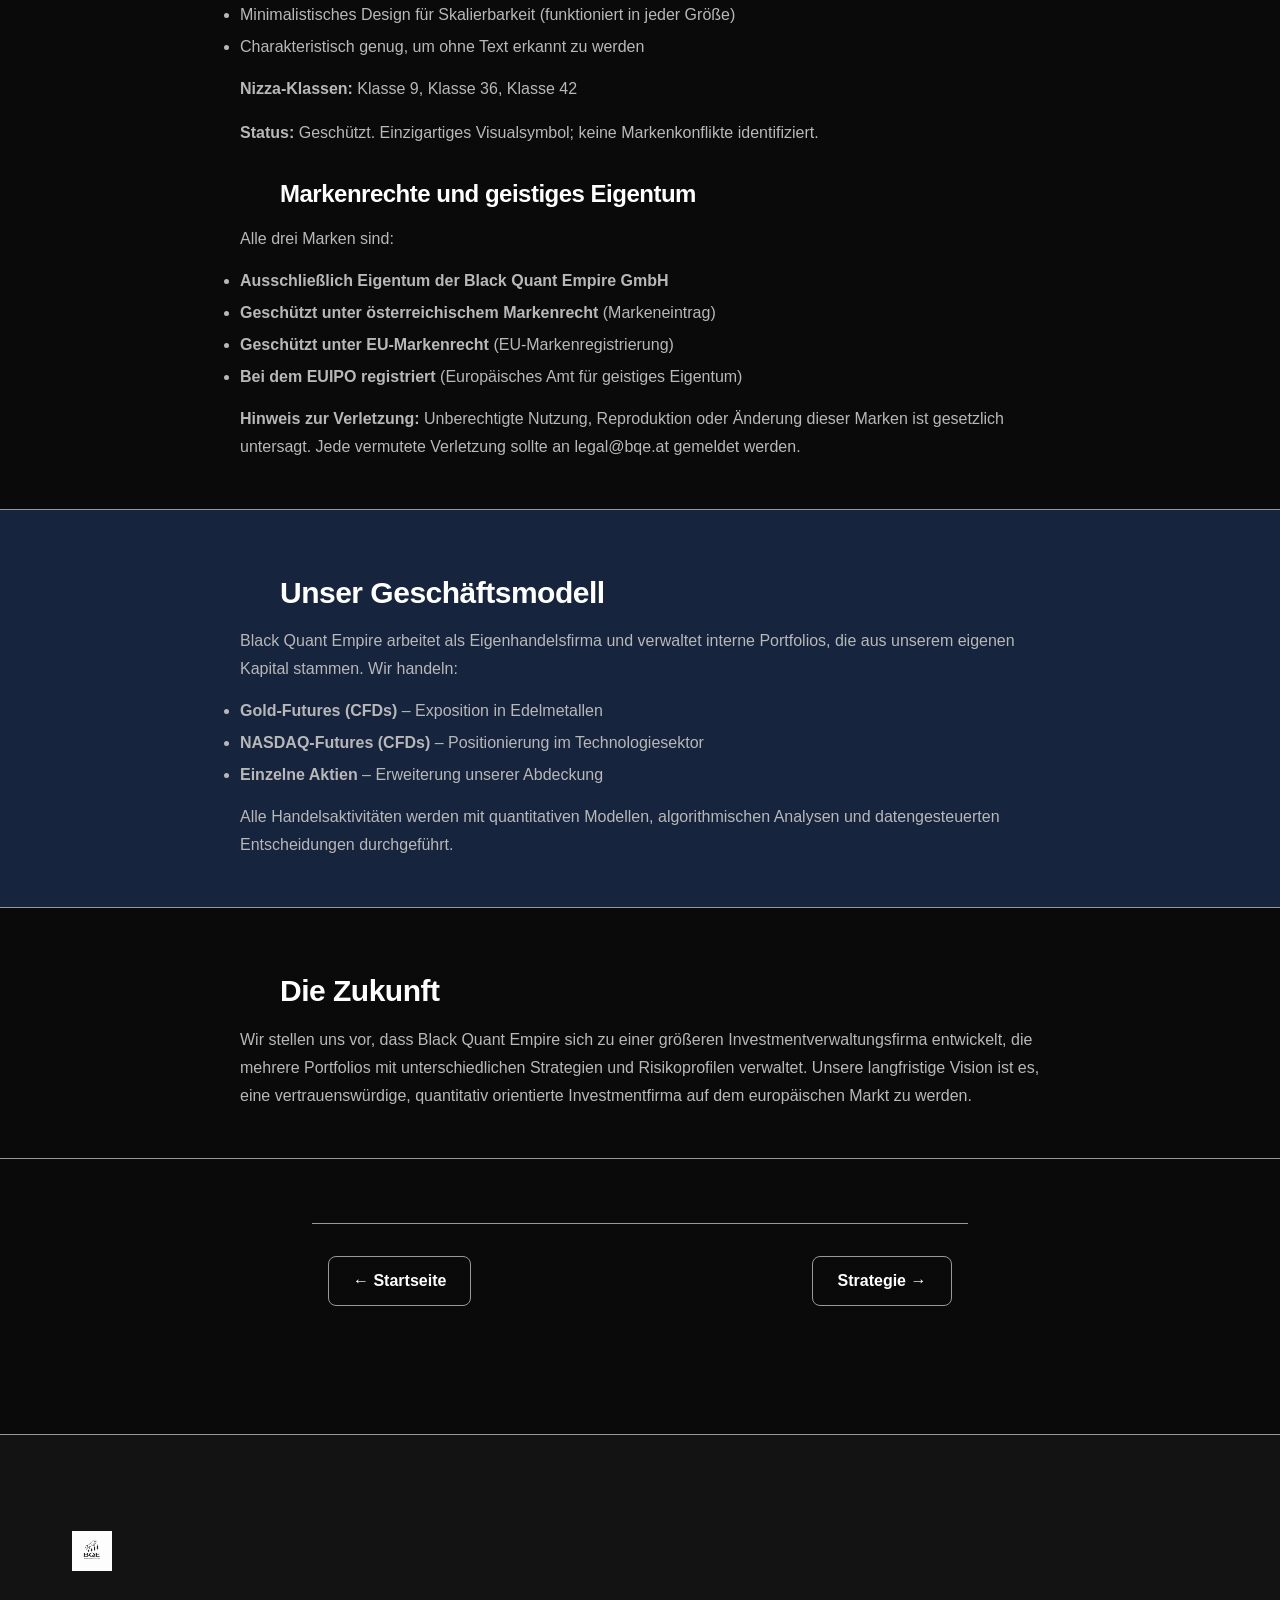
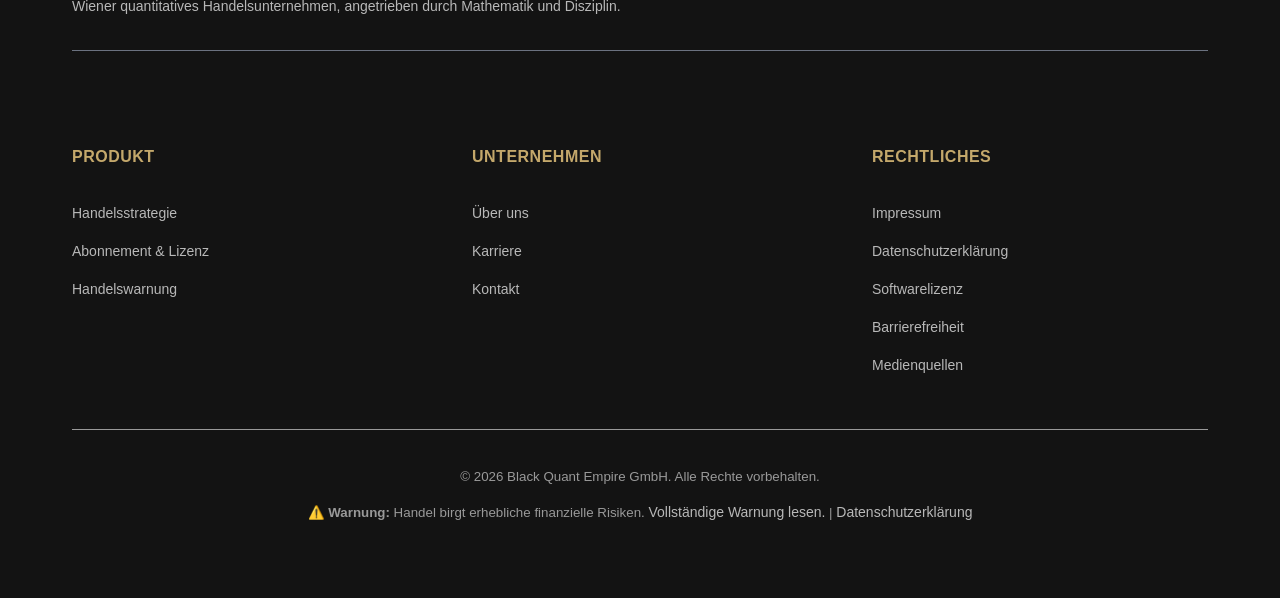
==== commit 40edadf4: "images" ====
--- a/about.html
+++ b/about.html
@@ -18,10 +18,10 @@
     <a href="#main-content" class="skip-link">Zum Hauptinhalt springen</a>
     <div id="header-placeholder"></div>
 
-    <main id="main-content">
+    <main id="main-content" class="main-with-chart">
       <!-- Hero Section -->
-      <section class="hero">
-        <div class="container text-center">
+      <section class="hero hero-about">
+        <div class="container">
           <h1>Über Black Quant Empire</h1>
           <p class="lead">
             Ein in Wien ansässiges Quantitative-Trading-Unternehmen, das sich algorithmischer Exzellenz widmet.
@@ -111,11 +111,11 @@
             <li><strong>Klasse 42:</strong> Softwareentwicklung; algorithmische Analyse; IT-Services; Software-as-a-Service (SaaS)</li>
           </ul>
           <p>
-            <strong>Status:</strong> ✅ Geschützt. Eindeutiger und prägnanter Name ohne conflicting registrations.
-          </p>
-
-          <hr style="margin: 2rem 0; border: none; border-top: 1px solid var(--color-gray-500);">
-
+            <strong>Status:</strong> Geschützt. Eindeutiger und prägnanter Name ohne conflicting registrations.
+          </p>
+        </section>
+
+        <section class="brand-subsection-blue">
           <h3>2. Wort- und Bildmarke: „BQE-Logo + Text"</h3>
           <p>
             <strong>Definition:</strong> Die Kombination unseres Logos (schwarzer Bulle über Candlesticks) zusammen mit dem Text „Black Quant Empire" und dem Tagline „Quantitative Trading".
@@ -136,11 +136,11 @@
             <strong>Nizza-Klassen:</strong> Klasse 9, Klasse 36, Klasse 42 (wie bei der Wortmarke)
           </p>
           <p>
-            <strong>Status:</strong> ✅ Geschützt. Originaldesign von Black Quant Empire; keine bestehenden Konflikte.
-          </p>
-
-          <hr style="margin: 2rem 0; border: none; border-top: 1px solid var(--color-gray-500);">
-
+            <strong>Status:</strong> Geschützt. Originaldesign von Black Quant Empire; keine bestehenden Konflikte.
+          </p>
+        </section>
+
+        <section aria-labelledby="brands-heading">
           <h3>3. Bildmarke: Nur Bulle & Candlestick Logo</h3>
           <p>
             <strong>Definition:</strong> Das grafische Symbol allein – der über Candlesticks springende Bulle – ohne jeglichen begleitenden Text oder Unternehmensname.
@@ -161,7 +161,7 @@
             <strong>Nizza-Klassen:</strong> Klasse 9, Klasse 36, Klasse 42
           </p>
           <p>
-            <strong>Status:</strong> ✅ Geschützt. Einzigartiges Visualsymbol; keine Markenkonflikte identifiziert.
+            <strong>Status:</strong> Geschützt. Einzigartiges Visualsymbol; keine Markenkonflikte identifiziert.
           </p>
 
           <h3>Markenrechte und geistiges Eigentum</h3>
@@ -169,10 +169,10 @@
             Alle drei Marken sind:
           </p>
           <ul>
-            <li>✅ <strong>Ausschließlich Eigentum der Black Quant Empire GmbH</strong></li>
-            <li>✅ <strong>Geschützt unter österreichischem Markenrecht</strong> (Markeneintrag)</li>
-            <li>✅ <strong>Geschützt unter EU-Markenrecht</strong> (EU-Markenregistrierung)</li>
-            <li>✅ <strong>Bei dem EUIPO registriert</strong> (Europäisches Amt für geistiges Eigentum)</li>
+            <li><strong>Ausschließlich Eigentum der Black Quant Empire GmbH</strong></li>
+            <li><strong>Geschützt unter österreichischem Markenrecht</strong> (Markeneintrag)</li>
+            <li><strong>Geschützt unter EU-Markenrecht</strong> (EU-Markenregistrierung)</li>
+            <li><strong>Bei dem EUIPO registriert</strong> (Europäisches Amt für geistiges Eigentum)</li>
           </ul>
           <p>
             <strong>Hinweis zur Verletzung:</strong> Unberechtigte Nutzung, Reproduktion oder Änderung dieser Marken
--- a/assets/css/shared.css
+++ b/assets/css/shared.css
@@ -420,6 +420,7 @@
   position: relative;
   transition: all var(--transition-fast);
   border-radius: var(--radius-md);
+  white-space: nowrap;
 }
 
 .nav-link:hover {
@@ -428,19 +429,29 @@
 }
 
 .nav-link[aria-current="page"] {
-  color: var(--color-white);
+  color: var(--color-black);
   font-weight: var(--weight-bold);
-  background-color: transparent;
+  background-color: var(--color-gold);
+  border: 1px solid var(--color-gold);
 }
 
 .nav-link[aria-current="page"]::after {
-  content: "";
-  position: absolute;
-  bottom: 6px;
-  left: var(--space-4);
-  right: var(--space-4);
-  height: 2px;
+  content: none;
+}
+
+/* Call-to-Action Navigation Link */
+.nav-link.nav-cta {
   background-color: var(--color-gold);
+  color: var(--color-black);
+  font-weight: 600;
+  border: 1px solid var(--color-gold);
+}
+
+.nav-link.nav-cta:hover {
+  background-color: var(--color-gold-light);
+  border-color: var(--color-gold-light);
+  color: var(--color-black);
+  box-shadow: 0 4px 12px rgba(196, 168, 107, 0.2);
 }
 
 /* Mobile Menu Toggle Button */
@@ -553,20 +564,47 @@
 
 .page-header {
   margin-bottom: var(--space-12);
-  padding-bottom: var(--space-12);
+  padding: var(--space-12) var(--space-8);
   border-bottom: 1px solid var(--color-gray-400);
+  background: linear-gradient(90deg, transparent, var(--color-gold), transparent);
+  background-size: 100% 2px;
+  background-position: center;
+  background-repeat: no-repeat;
+  border-top: 3px solid var(--color-gold);
+  border-bottom: 3px solid var(--color-gold);
+  position: relative;
+  overflow: hidden;
+}
+
+.page-header::before {
+  content: '';
+  position: absolute;
+  top: 0;
+  left: 0;
+  right: 0;
+  bottom: 0;
+  background: linear-gradient(135deg, rgba(196, 168, 107, 0.05) 0%, transparent 50%, rgba(196, 168, 107, 0.05) 100%);
+  pointer-events: none;
+}
+
+.page-header > .container {
+  position: relative;
+  z-index: 1;
 }
 
 .page-header h1 {
-  color: var(--color-white);
-  margin-top: var(--space-4);
+  color: var(--color-gold);
+  margin-top: 0;
   margin-bottom: var(--space-4);
+  font-weight: 700;
+  font-size: var(--text-3xl);
 }
 
 .page-header .lead {
-  color: var(--color-gray-300);
+  color: var(--color-white);
   margin-bottom: 0;
   font-size: var(--text-lg);
+  font-weight: 300;
 }
 
 /* ─────────────────────────────────────────────────────────────────
--- a/assets/css/pages/about.css
+++ b/assets/css/pages/about.css
@@ -1,4 +1,83 @@
-/* About Page Styles */
+/* About Page with Background Trend Chart */
+
+/* Main with background trend chart */
+#main-content.main-with-chart {
+  position: relative;
+  background-image: url('/assets/images/trend.jpg');
+  background-attachment: fixed;
+  background-position: right center;
+  background-repeat: no-repeat;
+  background-size: auto 110%;
+}
+
+/* Pseudo-element for right trend chart (trend.jpg) */
+#main-content.main-with-chart::before {
+  content: '';
+  position: fixed;
+  right: 0;
+  top: 0;
+  width: 40%;
+  height: 100%;
+  background-image: url('/assets/images/trend.jpg');
+  background-attachment: fixed;
+  background-position: right center;
+  background-repeat: no-repeat;
+  background-size: auto 110%;
+  z-index: 1;
+  pointer-events: none;
+  filter: drop-shadow(-8px 8px 20px rgba(196, 168, 107, 0.3));
+}
+
+/* Pseudo-element for left trend chart (trend2.jpg) */
+#main-content.main-with-chart::after {
+  content: '';
+  position: fixed;
+  left: 0;
+  top: 0;
+  width: 40%;
+  height: 100%;
+  background-image: url('/assets/images/trend2.jpg');
+  background-attachment: fixed;
+  background-position: left center;
+  background-repeat: no-repeat;
+  background-size: auto 110%;
+  z-index: 1;
+  pointer-events: none;
+  filter: drop-shadow(8px 8px 20px rgba(196, 168, 107, 0.3));
+}
+
+
+/* Header and Footer above the background image */
+header,
+#header-placeholder,
+footer,
+#footer-placeholder {
+  position: relative;
+  z-index: 100;
+}
+
+/* Hero Section */
+.hero-about {
+  text-align: center;
+  position: relative;
+  z-index: 2;
+}
+
+.hero-about h1 {
+  color: var(--color-white);
+}
+
+.hero-about .lead {
+  color: var(--color-gray-300);
+  max-width: 800px;
+  margin: var(--space-4) auto 0;
+}
+
+/* Article Sections - text visible over background */
+article {
+  position: relative;
+  z-index: 2;
+}
 
 article section {
   padding: var(--space-8) 0;
@@ -7,13 +86,62 @@
 
 article section h2 {
   color: var(--color-white);
+  margin-bottom: var(--space-4);
 }
 
 article section:last-child {
   border-bottom: none;
 }
 
+article section p,
+article section ul {
+  max-width: 800px;
+  margin-left: auto;
+  margin-right: auto;
+  color: var(--color-gray-300);
+}
+
+/* Blue/Navy sections should be above the background image */
+article section:nth-child(even) {
+  background-color: rgba(26, 43, 74, 0.8);
+  position: relative;
+  z-index: 3;
+}
+
+/* Blue subsection for 2. Wort- und Bildmarke - same style as "Unser Team" */
+article section.brand-subsection-blue {
+  width: 100vw;
+  margin-left: calc(-50vw + 50%);
+  padding: var(--space-16) var(--space-4);
+  max-width: none;
+  background-color: rgba(26, 43, 74, 0.8);
+  position: relative;
+  z-index: 3;
+}
+
+article section.brand-subsection-blue > * {
+  max-width: var(--container-narrow);
+  margin-left: auto;
+  margin-right: auto;
+}
+
+/* Responsive Design */
+@media (max-width: 1024px) {
+  #main-content.main-with-chart::before {
+    width: 50%;
+    background-size: auto 100%;
+  }
+}
+
 @media (max-width: 768px) {
+  #main-content.main-with-chart::before {
+    display: none;
+  }
+
+  #main-content.main-with-chart {
+    background-image: none;
+  }
+
   article {
     padding: var(--space-6) var(--space-4);
   }
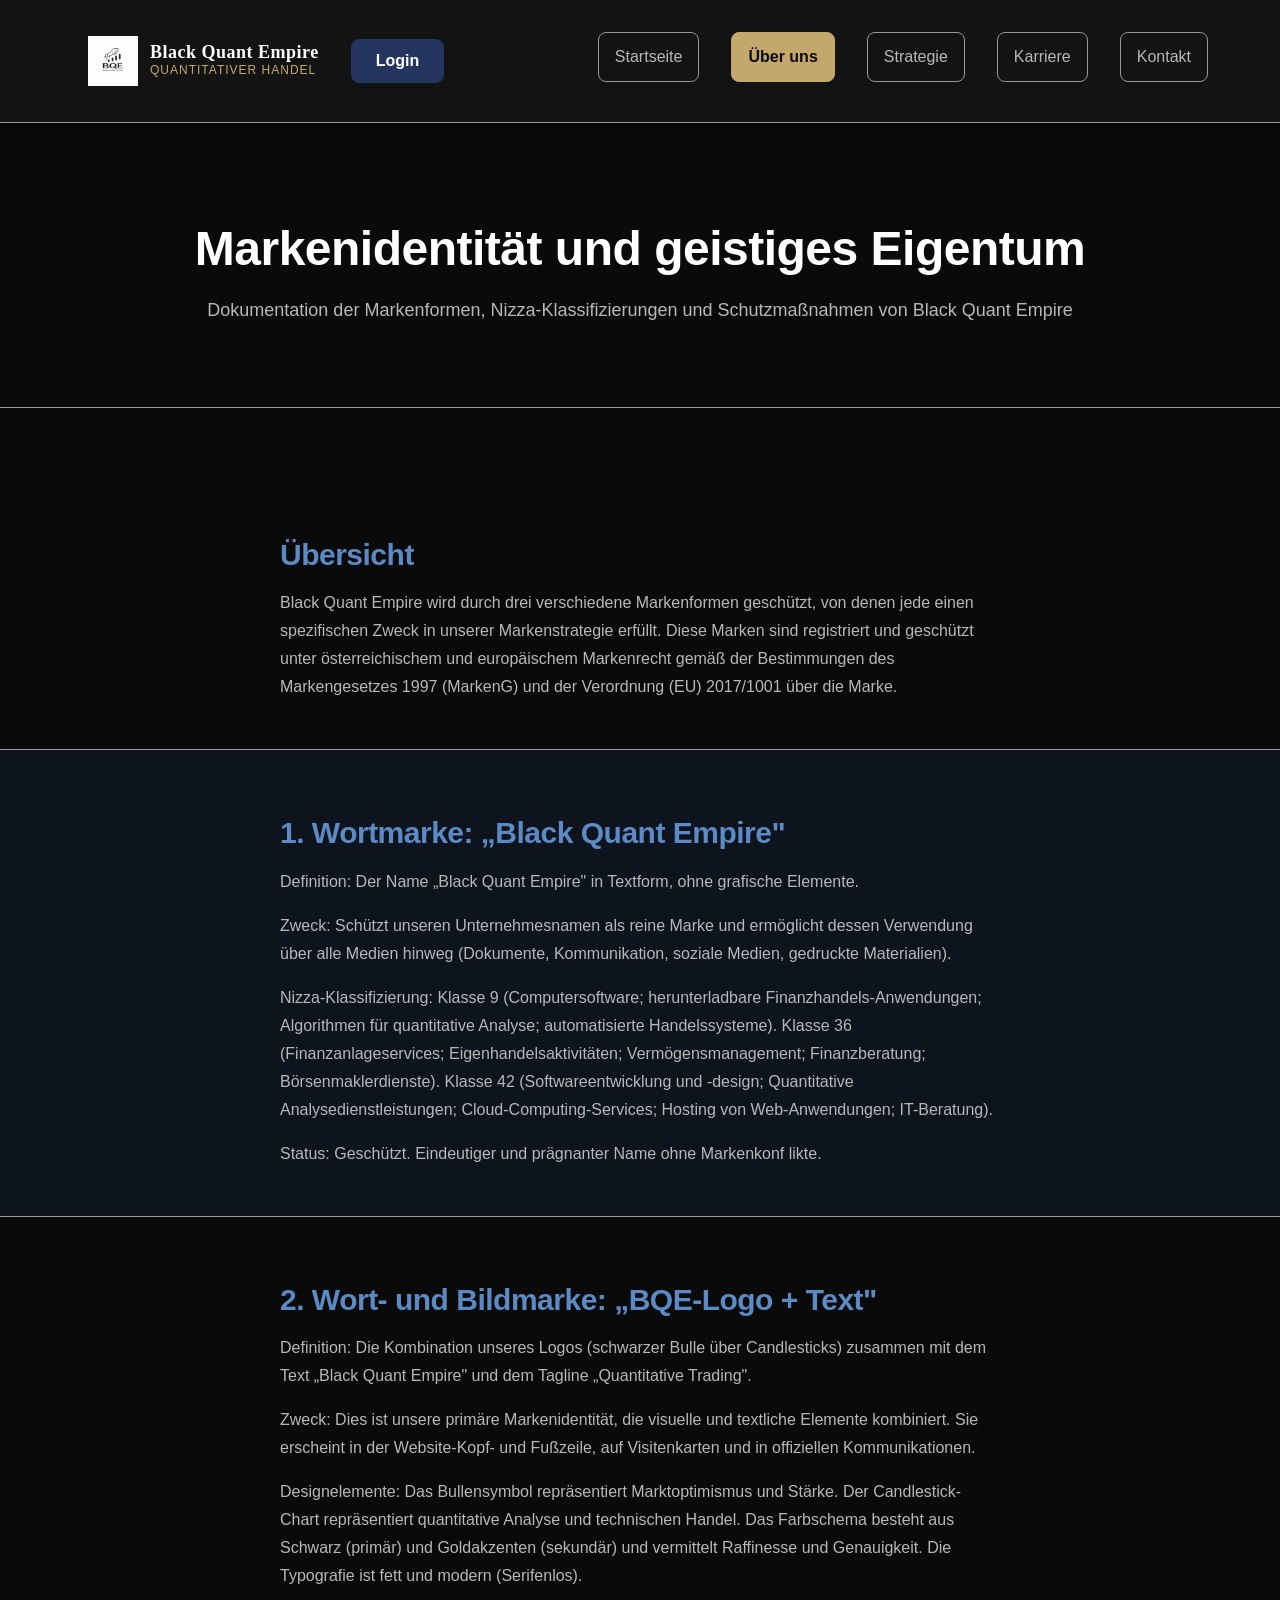
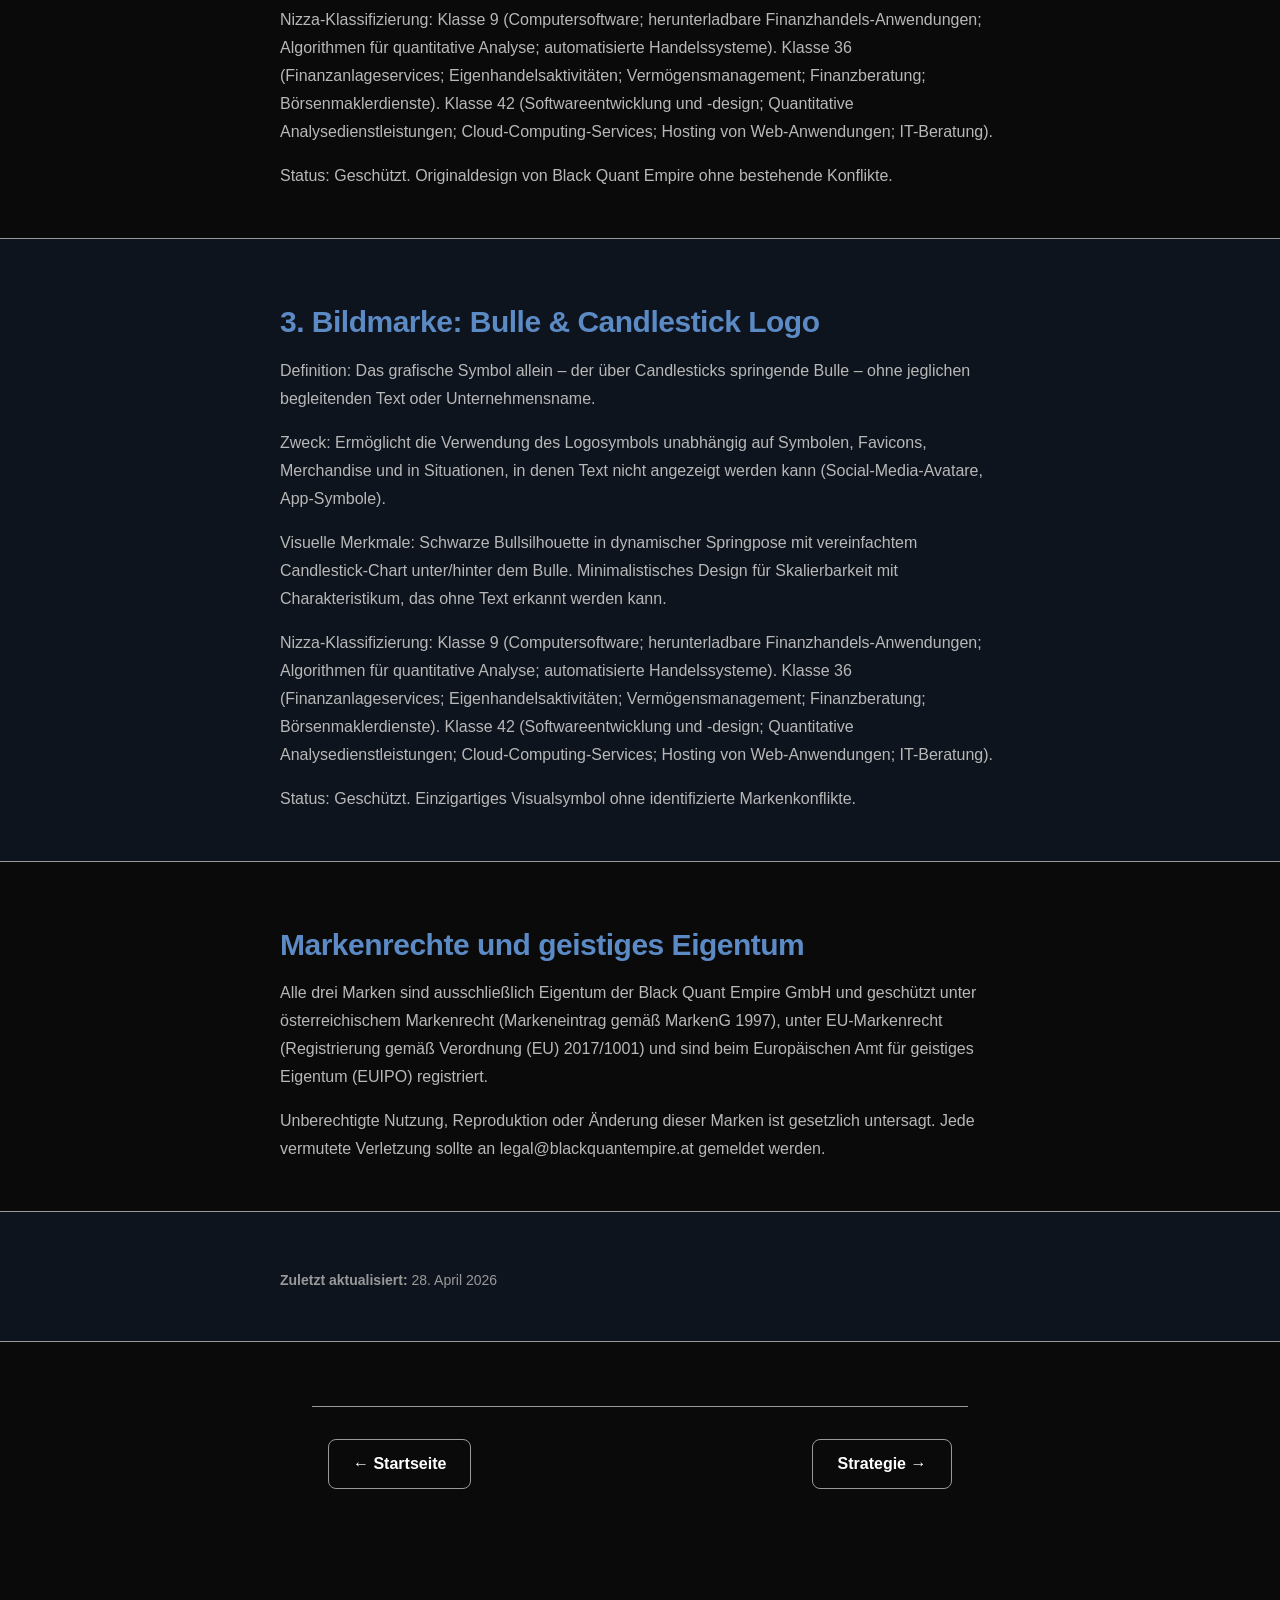
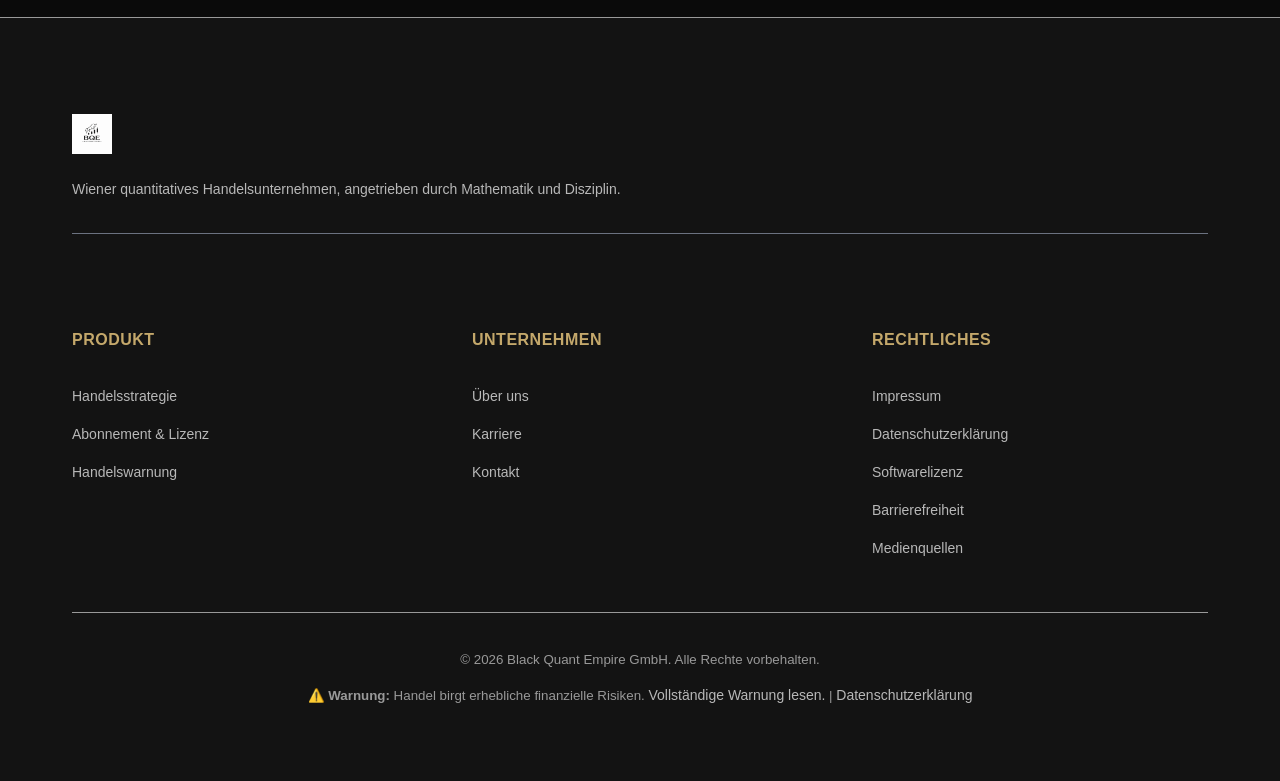
==== commit 029bed7e: "readme" ====
--- a/about.html
+++ b/about.html
@@ -18,192 +18,93 @@
     <a href="#main-content" class="skip-link">Zum Hauptinhalt springen</a>
     <div id="header-placeholder"></div>
 
-    <main id="main-content" class="main-with-chart">
+    <main id="main-content">
       <!-- Hero Section -->
-      <section class="hero hero-about">
-        <div class="container">
-          <h1>Über Black Quant Empire</h1>
+      <section class="hero">
+        <div class="container text-center">
+          <h1>Markenidentität und geistiges Eigentum</h1>
           <p class="lead">
-            Ein in Wien ansässiges Quantitative-Trading-Unternehmen, das sich algorithmischer Exzellenz widmet.
+            Dokumentation der Markenformen, Nizza-Klassifizierungen und Schutzmaßnahmen von Black Quant Empire
           </p>
         </div>
       </section>
 
       <article class="container-narrow">
 
-        <section aria-labelledby="mission-heading">
-          <h2 id="mission-heading">Unsere Mission</h2>
+        <section>
+          <h2 class="accessibility-heading-blue">Übersicht</h2>
           <p>
-            Black Quant Empire existiert, um zu zeigen, dass quantitative Analyse und
-            mathematische Genauigkeit zuverlässige, nachhaltige Handelsgewinne erzielen können. Wir glauben
-            an die Kraft von Daten, Algorithmen und disziplinerter Ausführung.
+            Black Quant Empire wird durch drei verschiedene Markenformen geschützt, von denen jede einen spezifischen Zweck in unserer Markenstrategie erfüllt. Diese Marken sind registriert und geschützt unter österreichischem und europäischem Markenrecht gemäß der Bestimmungen des Markengesetzes 1997 (MarkenG) und der Verordnung (EU) 2017/1001 über die Marke.
           </p>
         </section>
 
-        <section aria-labelledby="values-heading">
-          <h2 id="values-heading">Unsere Werte</h2>
-          <ul>
-            <li>
-              <strong>Mathematische Genauigkeit:</strong> Jede Entscheidung wird durch strenge
-              quantitative Analysen gestützt.
-            </li>
-            <li>
-              <strong>Zuverlässigkeit:</strong> Konstante Leistung und stabile Erträge statt
-              der Jagd nach Alpha.
-            </li>
-            <li>
-              <strong>Transparenz:</strong> Klare Kommunikation und ehrliche Beurteilung von
-              Leistung und Risiken.
-            </li>
-            <li>
-              <strong>Innovation:</strong> Kontinuierliche Verbesserung von Handelsmodellen und
-              Strategien.
-            </li>
-            <li>
-              <strong>Risikodisziplin:</strong> Die Kapitalerhaltung ist von größter Bedeutung. Wir verwalten
-              Risiken aktiv.
-            </li>
-          </ul>
-        </section>
-
-        <section aria-labelledby="location-heading">
-          <h2 id="location-heading">Standort</h2>
+        <section>
+          <h2 class="accessibility-heading-blue">1. Wortmarke: „Black Quant Empire"</h2>
           <p>
-            Mit Sitz in <strong>Wien, Österreich</strong> operieren wir im Herzen der europäischen
-            Finanzlandschaft. Wiens strategische Position und seine reiche Handelstradition machen
-            es zu einem idealen Zuhause für Black Quant Empire.
+            Definition: Der Name „Black Quant Empire" in Textform, ohne grafische Elemente.
+          </p>
+          <p>
+            Zweck: Schützt unseren Unternehmesnamen als reine Marke und ermöglicht dessen Verwendung über alle Medien hinweg (Dokumente, Kommunikation, soziale Medien, gedruckte Materialien).
+          </p>
+          <p>
+            Nizza-Klassifizierung: Klasse 9 (Computersoftware; herunterladbare Finanzhandels-Anwendungen; Algorithmen für quantitative Analyse; automatisierte Handelssysteme). Klasse 36 (Finanzanlageservices; Eigenhandelsaktivitäten; Vermögensmanagement; Finanzberatung; Börsenmaklerdienste). Klasse 42 (Softwareentwicklung und -design; Quantitative Analysedienstleistungen; Cloud-Computing-Services; Hosting von Web-Anwendungen; IT-Beratung).
+          </p>
+          <p>
+            Status: Geschützt. Eindeutiger und prägnanter Name ohne Markenkonf likte.
           </p>
         </section>
 
-        <section aria-labelledby="team-heading">
-          <h2 id="team-heading">Unser Team</h2>
+        <section>
+          <h2 class="accessibility-heading-blue">2. Wort- und Bildmarke: „BQE-Logo + Text"</h2>
           <p>
-            Wir sind ein kleines, fokussiertes Team von Experten, das sich dem quantitativen Handel widmet.
-            Jedes Teammitglied bringt tiefe Fachkompetenz in Mathematik, Informatik und
-            Finanzmärkte mit.
+            Definition: Die Kombination unseres Logos (schwarzer Bulle über Candlesticks) zusammen mit dem Text „Black Quant Empire" und dem Tagline „Quantitative Trading".
           </p>
           <p>
-            Wir sind <strong>offen für neue Talente</strong> und freuen uns über Anfragen von talentierten
-            Personen, die an unserer Mission interessiert sind.
-            <a href="/careers.html">Besuchen Sie unsere Karrierseite</a> für aktuelle Möglichkeiten.
+            Zweck: Dies ist unsere primäre Markenidentität, die visuelle und textliche Elemente kombiniert. Sie erscheint in der Website-Kopf- und Fußzeile, auf Visitenkarten und in offiziellen Kommunikationen.
+          </p>
+          <p>
+            Designelemente: Das Bullensymbol repräsentiert Marktoptimismus und Stärke. Der Candlestick-Chart repräsentiert quantitative Analyse und technischen Handel. Das Farbschema besteht aus Schwarz (primär) und Goldakzenten (sekundär) und vermittelt Raffinesse und Genauigkeit. Die Typografie ist fett und modern (Serifenlos).
+          </p>
+          <p>
+            Nizza-Klassifizierung: Klasse 9 (Computersoftware; herunterladbare Finanzhandels-Anwendungen; Algorithmen für quantitative Analyse; automatisierte Handelssysteme). Klasse 36 (Finanzanlageservices; Eigenhandelsaktivitäten; Vermögensmanagement; Finanzberatung; Börsenmaklerdienste). Klasse 42 (Softwareentwicklung und -design; Quantitative Analysedienstleistungen; Cloud-Computing-Services; Hosting von Web-Anwendungen; IT-Beratung).
+          </p>
+          <p>
+            Status: Geschützt. Originaldesign von Black Quant Empire ohne bestehende Konflikte.
           </p>
         </section>
 
-        <section aria-labelledby="brands-heading">
-          <h2 id="brands-heading">Unsere Markenidentität</h2>
+        <section>
+          <h2 class="accessibility-heading-blue">3. Bildmarke: Bulle & Candlestick Logo</h2>
           <p>
-            Black Quant Empire wird durch drei verschiedene Markenformen geschützt, von denen jede einen spezifischen Zweck in unserer Markenstrategie erfüllt. Diese Marken sind registriert und geschützt unter österreichischem und europäischem Markenrecht.
-          </p>
-
-          <h3>1. Wortmarke: „Black Quant Empire"</h3>
-          <p>
-            <strong>Definition:</strong> Der Name „Black Quant Empire" in Textform, ohne grafische Elemente.
+            Definition: Das grafische Symbol allein – der über Candlesticks springende Bulle – ohne jeglichen begleitenden Text oder Unternehmensname.
           </p>
           <p>
-            <strong>Zweck:</strong> Schützt unseren Unternehmesnamen als reine Marke. Dies ermöglicht uns, den Namen über alle Medien hinweg zu verwenden – Dokumente, mündliche Kommunikation, soziale Medien und gedruckte Materialien.
+            Zweck: Ermöglicht die Verwendung des Logosymbols unabhängig auf Symbolen, Favicons, Merchandise und in Situationen, in denen Text nicht angezeigt werden kann (Social-Media-Avatare, App-Symbole).
           </p>
           <p>
-            <strong>Nizza-Klassen:</strong>
+            Visuelle Merkmale: Schwarze Bullsilhouette in dynamischer Springpose mit vereinfachtem Candlestick-Chart unter/hinter dem Bulle. Minimalistisches Design für Skalierbarkeit mit Charakteristikum, das ohne Text erkannt werden kann.
           </p>
-          <ul>
-            <li><strong>Klasse 9:</strong> Computersoftware; Algorithmen; herunterladbare Handelsanwendungen</li>
-            <li><strong>Klasse 36:</strong> Finanzanlageservices; Handelsservices; Eigenhandelsaktivitäten</li>
-            <li><strong>Klasse 42:</strong> Softwareentwicklung; algorithmische Analyse; IT-Services; Software-as-a-Service (SaaS)</li>
-          </ul>
           <p>
-            <strong>Status:</strong> Geschützt. Eindeutiger und prägnanter Name ohne conflicting registrations.
+            Nizza-Klassifizierung: Klasse 9 (Computersoftware; herunterladbare Finanzhandels-Anwendungen; Algorithmen für quantitative Analyse; automatisierte Handelssysteme). Klasse 36 (Finanzanlageservices; Eigenhandelsaktivitäten; Vermögensmanagement; Finanzberatung; Börsenmaklerdienste). Klasse 42 (Softwareentwicklung und -design; Quantitative Analysedienstleistungen; Cloud-Computing-Services; Hosting von Web-Anwendungen; IT-Beratung).
+          </p>
+          <p>
+            Status: Geschützt. Einzigartiges Visualsymbol ohne identifizierte Markenkonflikte.
           </p>
         </section>
 
-        <section class="brand-subsection-blue">
-          <h3>2. Wort- und Bildmarke: „BQE-Logo + Text"</h3>
+        <section>
+          <h2 class="accessibility-heading-blue">Markenrechte und geistiges Eigentum</h2>
           <p>
-            <strong>Definition:</strong> Die Kombination unseres Logos (schwarzer Bulle über Candlesticks) zusammen mit dem Text „Black Quant Empire" und dem Tagline „Quantitative Trading".
+            Alle drei Marken sind ausschließlich Eigentum der Black Quant Empire GmbH und geschützt unter österreichischem Markenrecht (Markeneintrag gemäß MarkenG 1997), unter EU-Markenrecht (Registrierung gemäß Verordnung (EU) 2017/1001) und sind beim Europäischen Amt für geistiges Eigentum (EUIPO) registriert.
           </p>
           <p>
-            <strong>Zweck:</strong> Dies ist unsere primäre Markenidentität, die visuelle und textliche Elemente kombiniert. Sie erscheint in der Website-Kopf- und Fußzeile, auf Visitenkarten und in offiziellen Kommunikationen.
-          </p>
-          <p>
-            <strong>Designelemente:</strong>
-          </p>
-          <ul>
-            <li><strong>Bullensymbol:</strong> Repräsentiert Marktoptimismus, Stärke und bullische Handelssentimentalität</li>
-            <li><strong>Candlestick-Chart:</strong> Repräsentiert quantitative Analyse und technischen Handel</li>
-            <li><strong>Farbschema:</strong> Schwarz (primär), Goldakzente (sekundär) – vermittelt Sophistication und Genauigkeit</li>
-            <li><strong>Typografie:</strong> Fette, moderne serifenlose Schrift</li>
-          </ul>
-          <p>
-            <strong>Nizza-Klassen:</strong> Klasse 9, Klasse 36, Klasse 42 (wie bei der Wortmarke)
-          </p>
-          <p>
-            <strong>Status:</strong> Geschützt. Originaldesign von Black Quant Empire; keine bestehenden Konflikte.
+            Unberechtigte Nutzung, Reproduktion oder Änderung dieser Marken ist gesetzlich untersagt. Jede vermutete Verletzung sollte an legal@blackquantempire.at gemeldet werden.
           </p>
         </section>
 
-        <section aria-labelledby="brands-heading">
-          <h3>3. Bildmarke: Nur Bulle & Candlestick Logo</h3>
-          <p>
-            <strong>Definition:</strong> Das grafische Symbol allein – der über Candlesticks springende Bulle – ohne jeglichen begleitenden Text oder Unternehmensname.
-          </p>
-          <p>
-            <strong>Zweck:</strong> Ermöglicht uns, das Logosymbol unabhängig auf Symbolen, Favicons, Merchandise und Situationen zu verwenden, in denen Text nicht angezeigt werden kann (zum Beispiel Social-Media-Avatare, App-Symbole).
-          </p>
-          <p>
-            <strong>Visuelle Merkmale:</strong>
-          </p>
-          <ul>
-            <li>Schwarze Bullsilhouette in dynamischer Springpose</li>
-            <li>Vereinfachter Candlestick-Chart unter/hinter dem Bulle</li>
-            <li>Minimalistisches Design für Skalierbarkeit (funktioniert in jeder Größe)</li>
-            <li>Charakteristisch genug, um ohne Text erkannt zu werden</li>
-          </ul>
-          <p>
-            <strong>Nizza-Klassen:</strong> Klasse 9, Klasse 36, Klasse 42
-          </p>
-          <p>
-            <strong>Status:</strong> Geschützt. Einzigartiges Visualsymbol; keine Markenkonflikte identifiziert.
-          </p>
-
-          <h3>Markenrechte und geistiges Eigentum</h3>
-          <p>
-            Alle drei Marken sind:
-          </p>
-          <ul>
-            <li><strong>Ausschließlich Eigentum der Black Quant Empire GmbH</strong></li>
-            <li><strong>Geschützt unter österreichischem Markenrecht</strong> (Markeneintrag)</li>
-            <li><strong>Geschützt unter EU-Markenrecht</strong> (EU-Markenregistrierung)</li>
-            <li><strong>Bei dem EUIPO registriert</strong> (Europäisches Amt für geistiges Eigentum)</li>
-          </ul>
-          <p>
-            <strong>Hinweis zur Verletzung:</strong> Unberechtigte Nutzung, Reproduktion oder Änderung dieser Marken
-            ist gesetzlich untersagt. Jede vermutete Verletzung sollte an legal@bqe.at gemeldet werden.
-          </p>
-        </section>
-
-        <section aria-labelledby="business-heading">
-          <h2 id="business-heading">Unser Geschäftsmodell</h2>
-          <p>
-            Black Quant Empire arbeitet als Eigenhandelsfirma und verwaltet interne
-            Portfolios, die aus unserem eigenen Kapital stammen. Wir handeln:
-          </p>
-          <ul>
-            <li><strong>Gold-Futures (CFDs)</strong> – Exposition in Edelmetallen</li>
-            <li><strong>NASDAQ-Futures (CFDs)</strong> – Positionierung im Technologiesektor</li>
-            <li><strong>Einzelne Aktien</strong> – Erweiterung unserer Abdeckung</li>
-          </ul>
-          <p>
-            Alle Handelsaktivitäten werden mit quantitativen Modellen, algorithmischen Analysen und
-            datengesteuerten Entscheidungen durchgeführt.
-          </p>
-        </section>
-
-        <section aria-labelledby="future-heading">
-          <h2 id="future-heading">Die Zukunft</h2>
-          <p>
-            Wir stellen uns vor, dass Black Quant Empire sich zu einer größeren Investmentverwaltungsfirma entwickelt,
-            die mehrere Portfolios mit unterschiedlichen Strategien und Risikoprofilen verwaltet.
-            Unsere langfristige Vision ist es, eine vertrauenswürdige, quantitativ orientierte Investmentfirma
-            auf dem europäischen Markt zu werden.
+        <section>
+          <p style="color: var(--color-gray-400); font-size: var(--text-sm); margin-top: var(--space-6);">
+            <strong>Zuletzt aktualisiert:</strong> 28. April 2026
           </p>
         </section>
 
--- a/assets/css/shared.css
+++ b/assets/css/shared.css
@@ -22,6 +22,7 @@
   /* Tertiary: Navy Blue */
   --color-navy: #1A2B4A;
   --color-navy-mid: #243660;
+  --color-navy-light: #5B8AC5;
 
   /* Neutral */
   --color-white: #FFFFFF;
@@ -333,17 +334,19 @@
   display: flex;
   justify-content: space-between;
   align-items: center;
-  padding: var(--space-4) var(--space-4);
+  padding: var(--space-4) 0;
   gap: var(--space-8);
 }
 
 /* Logo Section */
 .logo-link {
   display: flex;
-  align-items: center;
+  align-items: flex-start;
   text-decoration: none;
   flex-shrink: 0;
   transition: transform var(--transition-fast);
+  padding-left: var(--space-4);
+  gap: var(--space-3);
 }
 
 .logo-link:hover {
@@ -396,6 +399,7 @@
   display: flex;
   flex: 1;
   justify-content: flex-end;
+  align-items: center;
 }
 
 .nav-list {
@@ -428,30 +432,177 @@
   background-color: transparent;
 }
 
-.nav-link[aria-current="page"] {
-  color: var(--color-black);
-  font-weight: var(--weight-bold);
-  background-color: var(--color-gold);
-  border: 1px solid var(--color-gold);
-}
-
-.nav-link[aria-current="page"]::after {
-  content: none;
-}
-
 /* Call-to-Action Navigation Link */
 .nav-link.nav-cta {
-  background-color: var(--color-gold);
-  color: var(--color-black);
+  background-color: transparent;
+  color: var(--color-gray-300);
+  font-weight: 500;
+  border: 1px solid var(--color-gray-400);
+}
+
+.nav-link.nav-cta:hover {
+  background-color: var(--color-black-muted);
+  border-color: var(--color-white);
+  color: var(--color-white);
+}
+
+.nav-link.nav-cta[aria-current="page"] {
+  background-color: var(--color-gold) !important;
+  color: var(--color-black) !important;
+  border: 1px solid var(--color-gold) !important;
   font-weight: 600;
-  border: 1px solid var(--color-gold);
-}
-
-.nav-link.nav-cta:hover {
-  background-color: var(--color-gold-light);
-  border-color: var(--color-gold-light);
-  color: var(--color-black);
+}
+
+.nav-link.nav-cta[aria-current="page"]:hover {
+  background-color: var(--color-gold-light) !important;
+  border-color: var(--color-gold-light) !important;
   box-shadow: 0 4px 12px rgba(196, 168, 107, 0.2);
+}
+
+/* Login Button */
+.login-button {
+  background-color: var(--color-navy-mid);
+  color: var(--color-white);
+  border: 1px solid var(--color-navy-mid);
+  padding: var(--space-3) var(--space-6);
+  border-radius: var(--radius-md);
+  font-weight: 600;
+  cursor: pointer;
+  transition: all var(--transition-fast);
+  font-size: var(--text-base);
+  display: none;
+  margin-left: auto;
+  flex-shrink: 0;
+}
+
+.login-button:hover {
+  background-color: rgba(26, 43, 74, 0.8);
+  border-color: var(--color-white);
+  box-shadow: 0 4px 12px rgba(26, 43, 74, 0.3);
+}
+
+.login-button:active {
+  background-color: var(--color-navy-mid);
+}
+
+@media (min-width: 769px) {
+  .login-button {
+    display: block;
+  }
+}
+
+/* Login Modal */
+.login-modal {
+  position: fixed;
+  top: 0;
+  left: 0;
+  width: 100%;
+  height: 100%;
+  background-color: rgba(0, 0, 0, 0.7);
+  display: flex;
+  align-items: center;
+  justify-content: center;
+  z-index: 1000;
+}
+
+.login-modal[hidden] {
+  display: none !important;
+}
+
+.login-modal-content {
+  background-color: var(--color-black-muted);
+  padding: var(--space-8);
+  border-radius: var(--radius-md);
+  border: 1px solid var(--color-gray-400);
+  max-width: 400px;
+  width: 90%;
+  position: relative;
+  box-shadow: 0 8px 32px rgba(0, 0, 0, 0.5);
+}
+
+.login-modal-content h2 {
+  color: var(--color-white);
+  margin-top: 0;
+  margin-bottom: var(--space-6);
+  text-align: center;
+}
+
+.login-modal-close {
+  position: absolute;
+  top: var(--space-4);
+  right: var(--space-4);
+  background: none;
+  border: none;
+  color: var(--color-white);
+  font-size: var(--text-2xl);
+  cursor: pointer;
+  padding: 0;
+  width: 32px;
+  height: 32px;
+  display: flex;
+  align-items: center;
+  justify-content: center;
+}
+
+.login-modal-close:hover {
+  color: var(--color-gold);
+}
+
+.login-form {
+  display: flex;
+  flex-direction: column;
+  gap: var(--space-6);
+}
+
+.login-form-group {
+  display: flex;
+  flex-direction: column;
+  gap: var(--space-2);
+}
+
+.login-form-group label {
+  color: var(--color-white);
+  font-weight: 500;
+  font-size: var(--text-base);
+}
+
+.login-form-group input {
+  background-color: var(--color-black);
+  color: var(--color-white);
+  border: 1px solid var(--color-gray-400);
+  padding: var(--space-3) var(--space-4);
+  border-radius: var(--radius-md);
+  font-size: var(--text-base);
+  transition: all var(--transition-fast);
+}
+
+.login-form-group input:focus {
+  outline: none;
+  border-color: var(--color-gold);
+  background-color: var(--color-black-soft);
+  box-shadow: 0 0 0 2px rgba(196, 168, 107, 0.2);
+}
+
+.login-submit {
+  background-color: var(--color-navy-mid);
+  color: var(--color-white);
+  border: 1px solid var(--color-navy-mid);
+  padding: var(--space-3) var(--space-6);
+  border-radius: var(--radius-md);
+  font-weight: 600;
+  cursor: pointer;
+  font-size: var(--text-base);
+  transition: all var(--transition-fast);
+}
+
+.login-submit:hover {
+  background-color: rgba(26, 43, 74, 0.8);
+  border-color: var(--color-white);
+  box-shadow: 0 4px 12px rgba(26, 43, 74, 0.3);
+}
+
+.login-submit:active {
+  background-color: var(--color-navy-mid);
 }
 
 /* Mobile Menu Toggle Button */
@@ -487,7 +638,11 @@
 @media (max-width: 768px) {
   .header-content {
     gap: var(--space-4);
-    padding: var(--space-3);
+    padding: var(--space-3) 0;
+  }
+
+  .logo-link {
+    padding-left: var(--space-3);
   }
 
   .logo-group {
--- a/assets/css/pages/about.css
+++ b/assets/css/pages/about.css
@@ -1,147 +1,48 @@
-/* About Page with Background Trend Chart */
-
-/* Main with background trend chart */
-#main-content.main-with-chart {
-  position: relative;
-  background-image: url('/assets/images/trend.jpg');
-  background-attachment: fixed;
-  background-position: right center;
-  background-repeat: no-repeat;
-  background-size: auto 110%;
-}
-
-/* Pseudo-element for right trend chart (trend.jpg) */
-#main-content.main-with-chart::before {
-  content: '';
-  position: fixed;
-  right: 0;
-  top: 0;
-  width: 40%;
-  height: 100%;
-  background-image: url('/assets/images/trend.jpg');
-  background-attachment: fixed;
-  background-position: right center;
-  background-repeat: no-repeat;
-  background-size: auto 110%;
-  z-index: 1;
-  pointer-events: none;
-  filter: drop-shadow(-8px 8px 20px rgba(196, 168, 107, 0.3));
-}
-
-/* Pseudo-element for left trend chart (trend2.jpg) */
-#main-content.main-with-chart::after {
-  content: '';
-  position: fixed;
-  left: 0;
-  top: 0;
-  width: 40%;
-  height: 100%;
-  background-image: url('/assets/images/trend2.jpg');
-  background-attachment: fixed;
-  background-position: left center;
-  background-repeat: no-repeat;
-  background-size: auto 110%;
-  z-index: 1;
-  pointer-events: none;
-  filter: drop-shadow(8px 8px 20px rgba(196, 168, 107, 0.3));
-}
-
-
-/* Header and Footer above the background image */
-header,
-#header-placeholder,
-footer,
-#footer-placeholder {
-  position: relative;
-  z-index: 100;
-}
+/* About Page - Brand Identity Documentation */
 
 /* Hero Section */
-.hero-about {
-  text-align: center;
-  position: relative;
-  z-index: 2;
-}
-
-.hero-about h1 {
+.hero h1 {
   color: var(--color-white);
 }
 
-.hero-about .lead {
+.hero .lead {
   color: var(--color-gray-300);
-  max-width: 800px;
-  margin: var(--space-4) auto 0;
 }
 
-/* Article Sections - text visible over background */
-article {
-  position: relative;
-  z-index: 2;
-}
-
+/* Article Sections */
 article section {
   padding: var(--space-8) 0;
   border-bottom: 1px solid var(--color-gray-400);
-}
-
-article section h2 {
-  color: var(--color-white);
-  margin-bottom: var(--space-4);
 }
 
 article section:last-child {
   border-bottom: none;
 }
 
-article section p,
-article section ul {
-  max-width: 800px;
-  margin-left: auto;
-  margin-right: auto;
+article section h2 {
+  color: var(--color-navy-light);
+  margin-bottom: var(--space-4);
+}
+
+article section h3 {
+  color: var(--color-navy-light);
+  font-size: var(--text-lg);
+  margin-top: var(--space-4);
+  margin-bottom: var(--space-2);
+  font-weight: 600;
+}
+
+article p {
   color: var(--color-gray-300);
 }
 
-/* Blue/Navy sections should be above the background image */
-article section:nth-child(even) {
-  background-color: rgba(26, 43, 74, 0.8);
-  position: relative;
-  z-index: 3;
-}
-
-/* Blue subsection for 2. Wort- und Bildmarke - same style as "Unser Team" */
-article section.brand-subsection-blue {
-  width: 100vw;
-  margin-left: calc(-50vw + 50%);
-  padding: var(--space-16) var(--space-4);
-  max-width: none;
-  background-color: rgba(26, 43, 74, 0.8);
-  position: relative;
-  z-index: 3;
-}
-
-article section.brand-subsection-blue > * {
-  max-width: var(--container-narrow);
-  margin-left: auto;
-  margin-right: auto;
+/* Accessibility heading classes */
+.accessibility-heading-blue {
+  color: var(--color-navy-light) !important;
 }
 
 /* Responsive Design */
-@media (max-width: 1024px) {
-  #main-content.main-with-chart::before {
-    width: 50%;
-    background-size: auto 100%;
-  }
-}
-
 @media (max-width: 768px) {
-  #main-content.main-with-chart::before {
-    display: none;
-  }
-
-  #main-content.main-with-chart {
-    background-image: none;
-  }
-
   article {
     padding: var(--space-6) var(--space-4);
   }
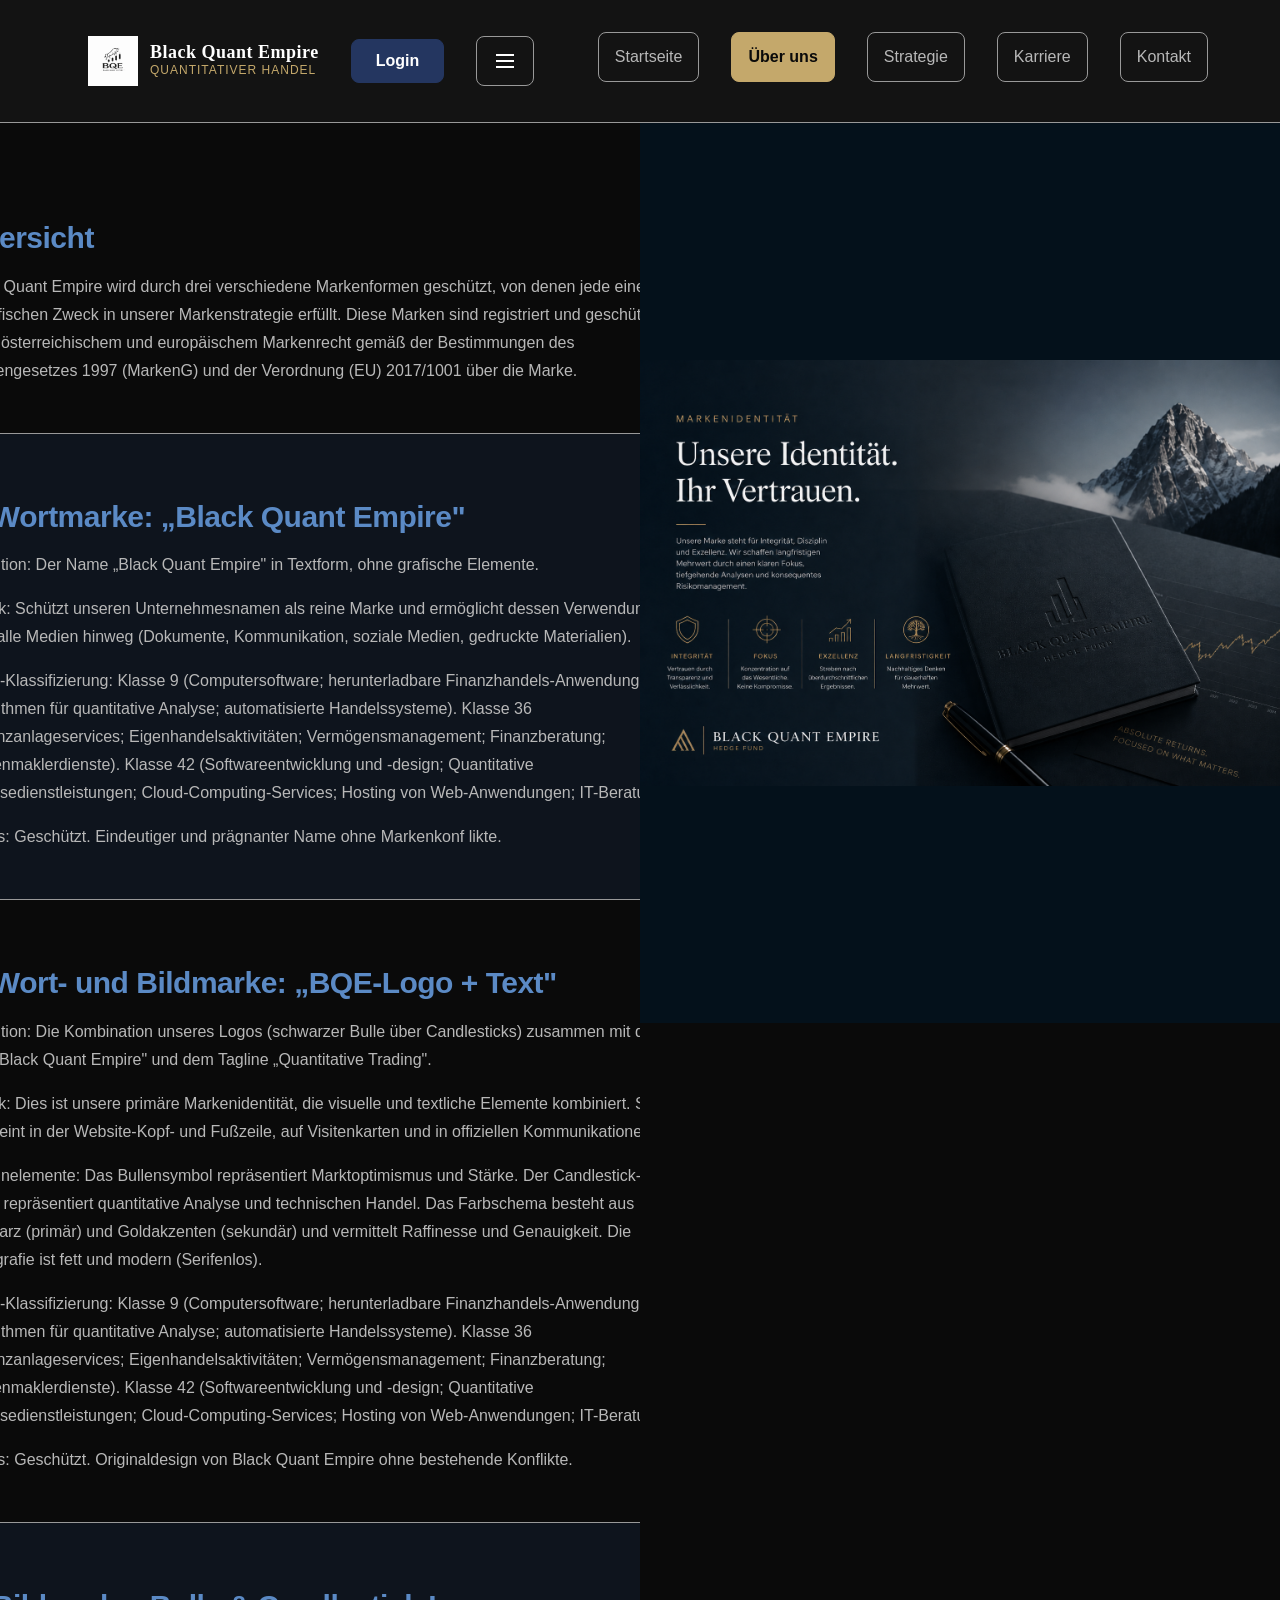
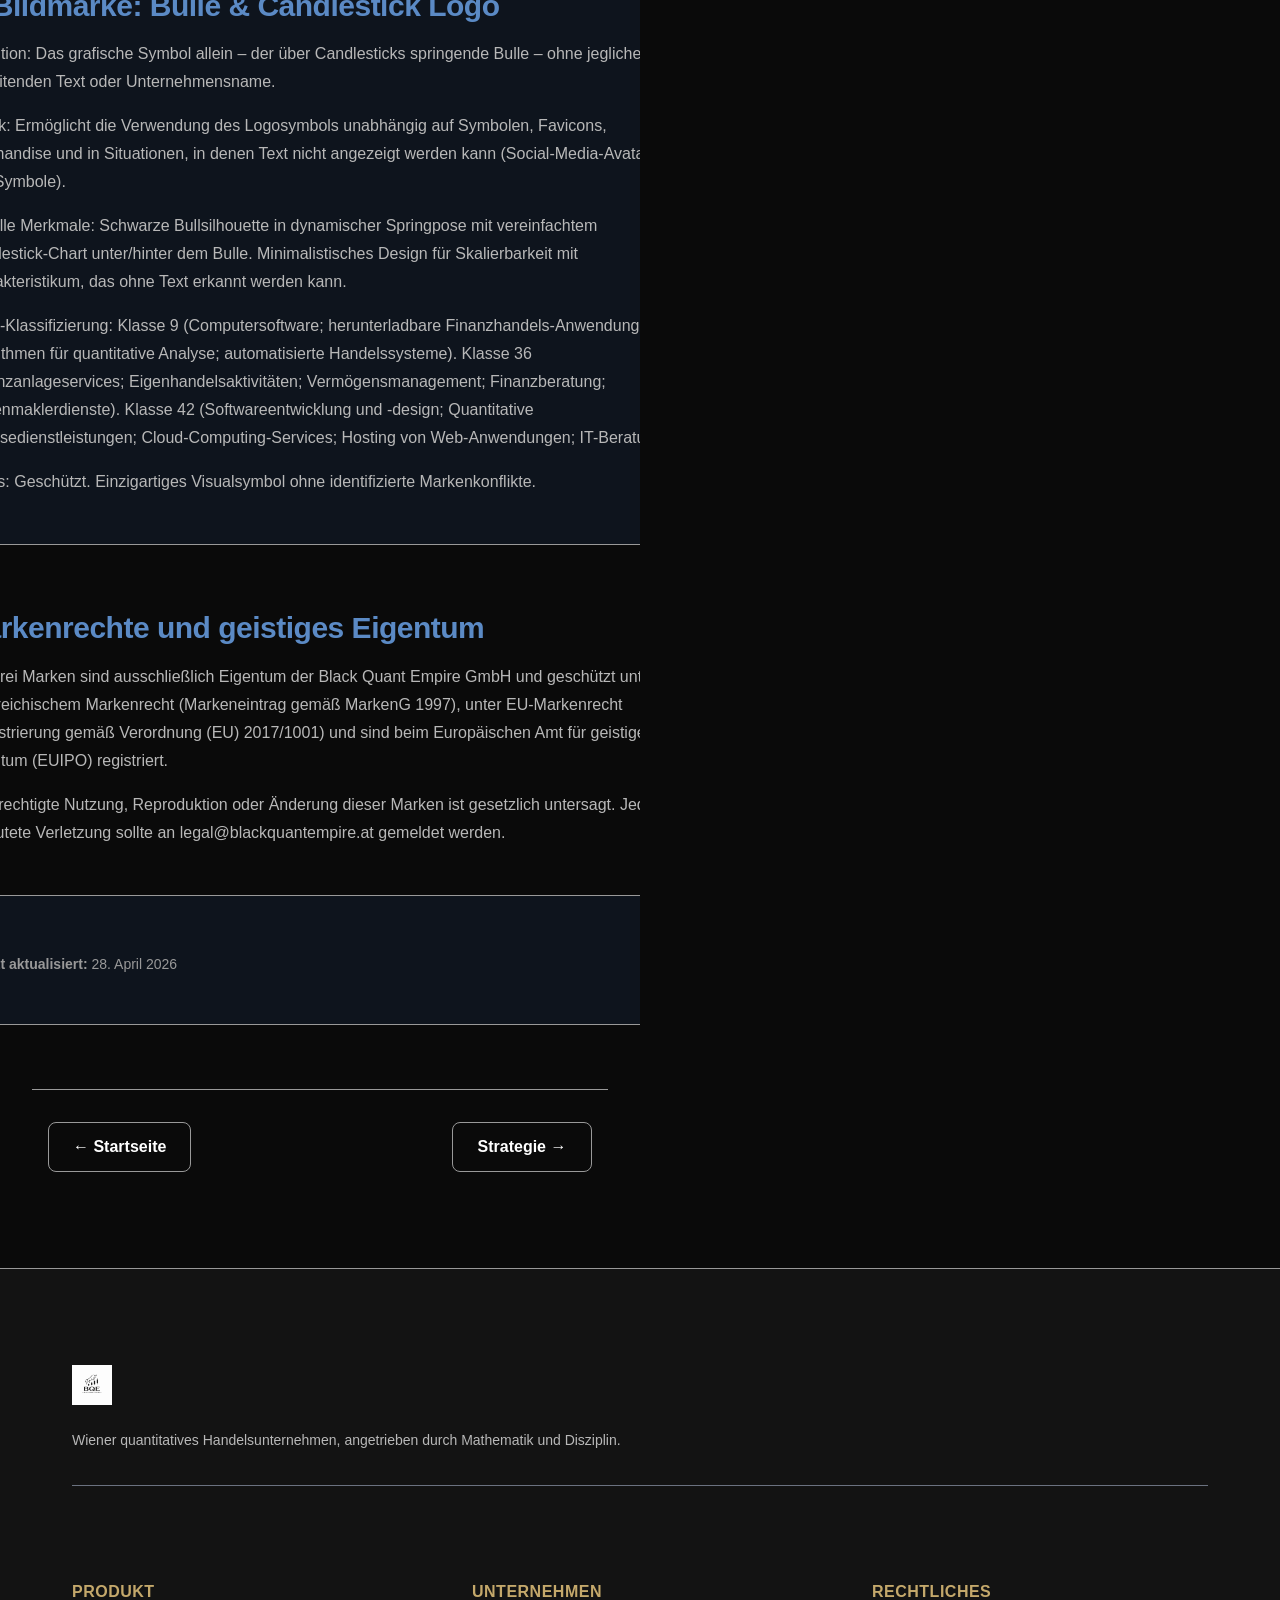
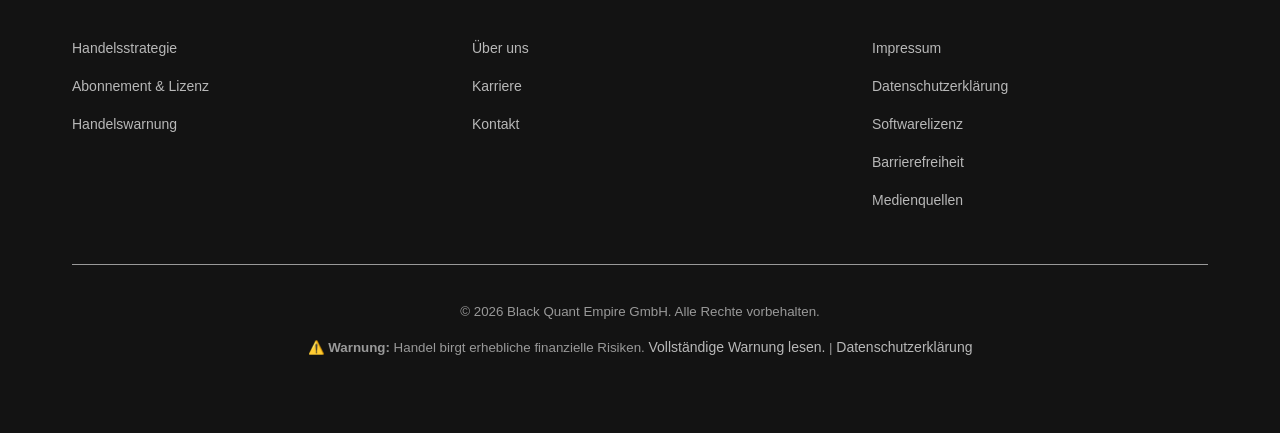
==== commit 768ece4c: "mobile" ====
--- a/about.html
+++ b/about.html
@@ -19,21 +19,21 @@
     <div id="header-placeholder"></div>
 
     <main id="main-content">
-      <!-- Hero Section -->
-      <section class="hero">
-        <div class="container text-center">
-          <h1>Markenidentität und geistiges Eigentum</h1>
-          <p class="lead">
-            Dokumentation der Markenformen, Nizza-Klassifizierungen und Schutzmaßnahmen von Black Quant Empire
-          </p>
+      <!-- Two Column Layout -->
+      <div class="about-layout">
+        <!-- Left Side: Image Fixed -->
+        <div class="about-image-side">
+          <div class="image-container">
+            <img src="/assets/images/brand.png" alt="Black Quant Empire Markenidentität" class="brand-image">
+          </div>
         </div>
-      </section>
 
-      <article class="container-narrow">
+        <!-- Right Side: Content Scrollable -->
+        <article class="container-narrow about-text-side">
 
-        <section>
-          <h2 class="accessibility-heading-blue">Übersicht</h2>
-          <p>
+          <section>
+            <h2 class="accessibility-heading-blue">Übersicht</h2>
+            <p>
             Black Quant Empire wird durch drei verschiedene Markenformen geschützt, von denen jede einen spezifischen Zweck in unserer Markenstrategie erfüllt. Diese Marken sind registriert und geschützt unter österreichischem und europäischem Markenrecht gemäß der Bestimmungen des Markengesetzes 1997 (MarkenG) und der Verordnung (EU) 2017/1001 über die Marke.
           </p>
         </section>
@@ -114,6 +114,7 @@
           <a href="/strategy.html" class="btn btn-secondary btn-next">Strategie →</a>
         </nav>
       </article>
+      </div>
     </main>
 
     <div id="footer-placeholder"></div>
--- a/assets/css/shared.css
+++ b/assets/css/shared.css
@@ -425,6 +425,9 @@
   transition: all var(--transition-fast);
   border-radius: var(--radius-md);
   white-space: nowrap;
+  min-height: 44px;
+  display: flex;
+  align-items: center;
 }
 
 .nav-link:hover {
@@ -611,12 +614,17 @@
   background-color: transparent;
   border: 1px solid var(--color-gray-400);
   cursor: pointer;
-  padding: var(--space-2) var(--space-3);
+  padding: var(--space-3) var(--space-4);
   color: var(--color-white);
   border-radius: var(--radius-md);
   font-size: var(--text-lg);
   transition: all var(--transition-fast);
   flex-shrink: 0;
+  min-width: 44px;
+  min-height: 44px;
+  display: flex;
+  align-items: center;
+  justify-content: center;
 }
 
 .nav-toggle:hover {
@@ -872,6 +880,10 @@
   text-decoration: none;
   display: inline-block;
   text-align: center;
+  min-height: 44px;
+  display: flex;
+  align-items: center;
+  justify-content: center;
 }
 
 button:hover,
@@ -924,6 +936,12 @@
   border-radius: var(--radius-md);
   padding: var(--space-6);
   margin-bottom: var(--space-6);
+}
+
+@media (max-width: 480px) {
+  fieldset {
+    padding: var(--space-4);
+  }
 }
 
 legend {
@@ -958,6 +976,7 @@
   font-family: var(--font-body);
   font-size: var(--text-base);
   transition: border-color var(--transition-fast);
+  min-height: 44px;
 }
 
 input:focus,
@@ -976,6 +995,19 @@
 textarea {
   resize: vertical;
   min-height: 120px;
+}
+
+@media (max-width: 480px) {
+  input,
+  textarea,
+  select {
+    font-size: 16px;
+    padding: var(--space-4);
+  }
+
+  textarea {
+    min-height: 100px;
+  }
 }
 
 /* Field Hints & Errors */
--- a/assets/css/pages/about.css
+++ b/assets/css/pages/about.css
@@ -1,12 +1,67 @@
 /* About Page - Brand Identity Documentation */
 
-/* Hero Section */
-.hero h1 {
-  color: var(--color-white);
+
+/* Two Column Layout */
+.about-layout {
+  display: flex;
+  width: 100%;
 }
 
-.hero .lead {
-  color: var(--color-gray-300);
+/* Left Side: Text Content */
+.about-text-side {
+  order: 1;
+}
+
+/* Right Side: Sticky Image */
+.about-image-side {
+  position: sticky;
+  top: 0;
+  width: 50vw;
+  height: 100vh;
+  display: flex;
+  align-items: center;
+  justify-content: flex-end;
+  overflow: hidden;
+  flex-shrink: 0;
+  order: 2;
+  background-color: #04111B;
+  padding: 0;
+}
+
+.image-container {
+  text-align: center;
+  padding: 0;
+  margin: 0;
+  max-width: 100%;
+  width: 100%;
+  position: relative;
+}
+
+/* Gradient overlays removed - keeping clean design */
+
+/* Text Side: Scrollable Content */
+.about-text-side {
+  flex: 1;
+  width: 50vw;
+  padding: var(--space-8);
+  max-width: 50vw;
+  overflow-x: hidden;
+}
+
+.about-text-side.container-narrow {
+  max-width: 50vw;
+}
+
+/* Brand Image */
+.brand-image {
+  width: 50vw;
+  height: auto;
+  border-radius: 0;
+  margin: 0;
+  padding: 0;
+  display: block;
+  position: relative;
+  z-index: 1;
 }
 
 /* Article Sections */
@@ -42,12 +97,103 @@
 }
 
 /* Responsive Design */
+@media (max-width: 1024px) {
+  .about-layout {
+    flex-direction: column;
+  }
+
+  .about-image-side {
+    position: relative;
+    width: 100%;
+    height: auto;
+    min-height: 400px;
+    margin-bottom: var(--space-6);
+    order: 1;
+  }
+
+  .about-text-side {
+    width: 100%;
+    max-width: 100%;
+    padding: var(--space-6);
+    order: 2;
+  }
+
+  .brand-image {
+    width: 100%;
+    height: auto;
+  }
+}
+
 @media (max-width: 768px) {
+  .about-layout {
+    flex-direction: column;
+  }
+
+  .about-image-side {
+    width: 100%;
+    height: auto;
+    min-height: 300px;
+    margin-bottom: var(--space-4);
+  }
+
+  .about-text-side {
+    width: 100%;
+    max-width: 100%;
+    padding: var(--space-4);
+    margin-left: 0;
+  }
+
+  .brand-image {
+    width: 100%;
+    height: auto;
+  }
+
   article {
-    padding: var(--space-6) var(--space-4);
+    padding: var(--space-4);
   }
 
   article section {
-    padding: var(--space-6) 0;
+    padding: var(--space-4) 0;
+  }
+
+  article section h2 {
+    font-size: var(--text-xl);
+  }
+
+  article section p {
+    font-size: var(--text-base);
+    line-height: var(--leading-normal);
   }
 }
+
+@media (max-width: 480px) {
+  .about-image-side {
+    min-height: 250px;
+  }
+
+  .about-text-side {
+    padding: var(--space-3);
+  }
+
+  article {
+    padding: var(--space-3);
+  }
+
+  article section {
+    padding: var(--space-3) 0;
+  }
+
+  article section h2 {
+    font-size: var(--text-lg);
+    margin-bottom: var(--space-3);
+  }
+
+  article section p {
+    font-size: 14px;
+  }
+
+  .brand-image {
+    width: 90%;
+    max-width: 100%;
+  }
+}
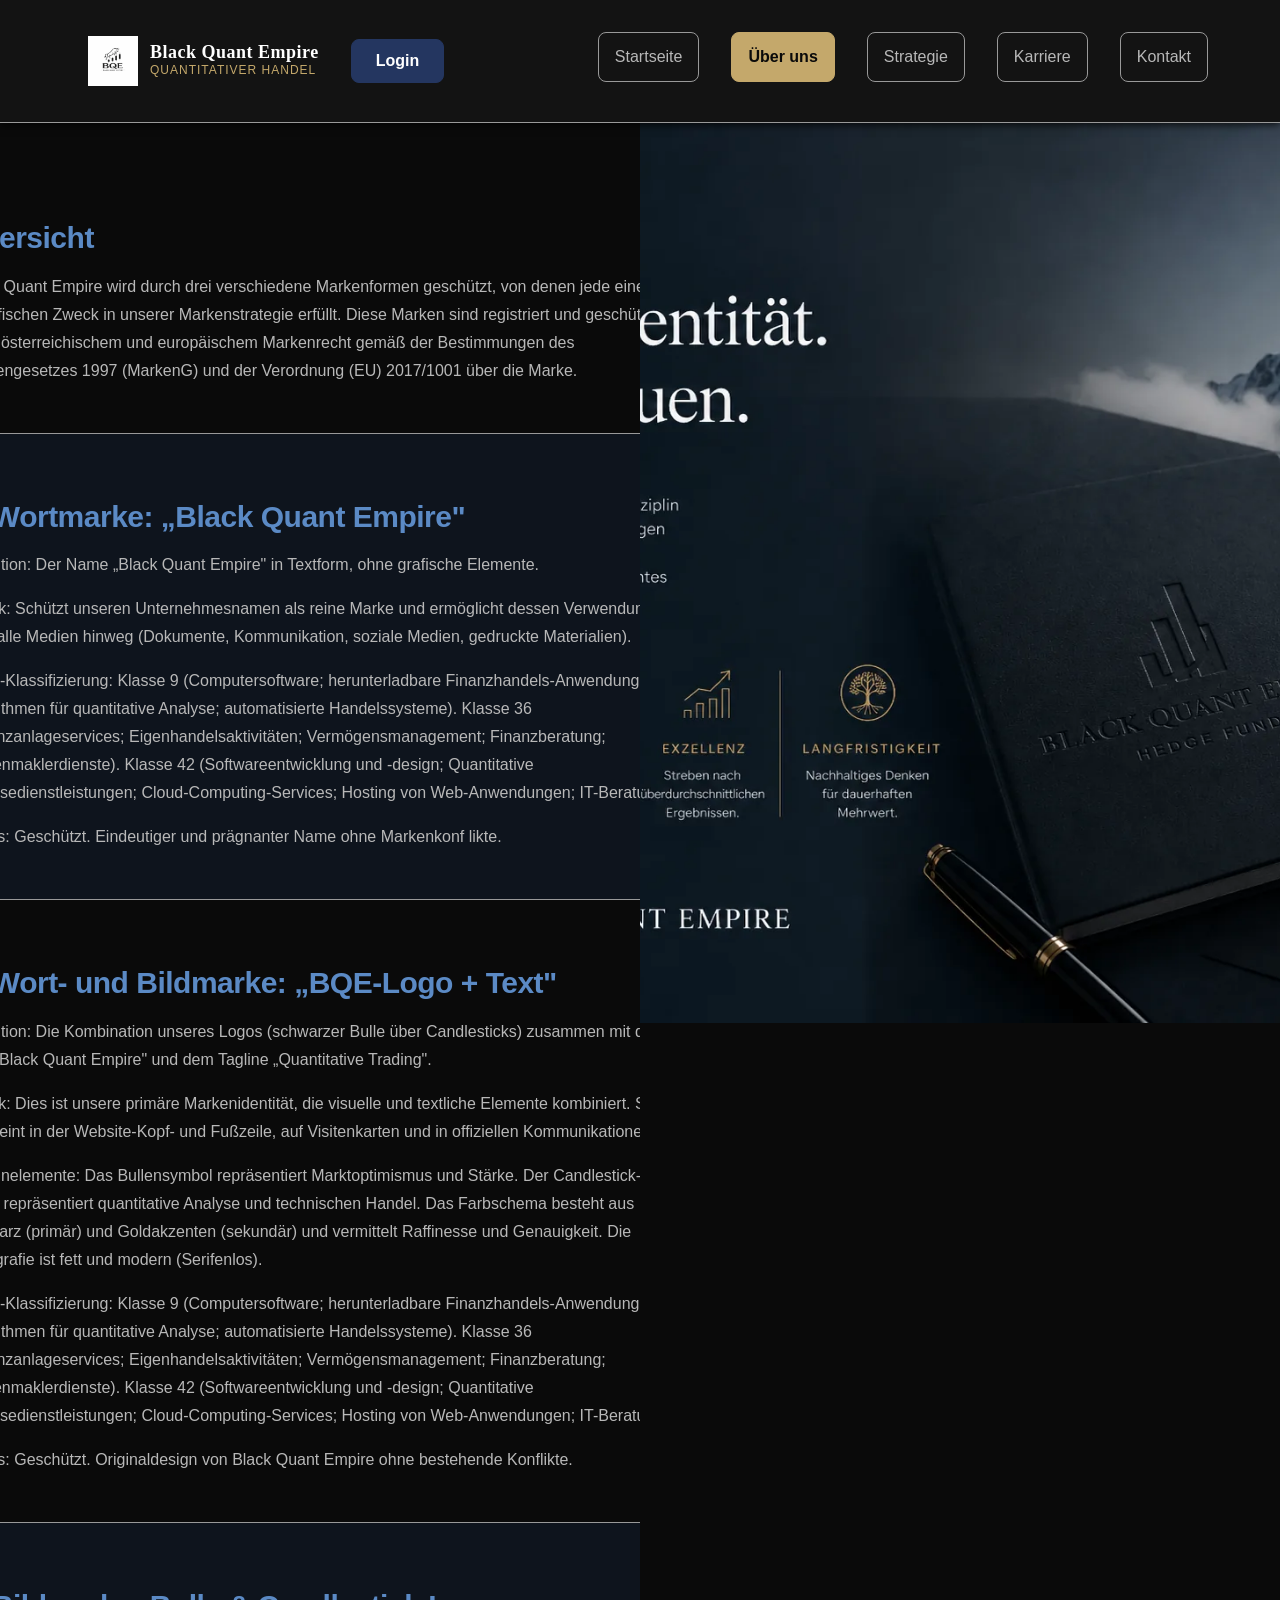
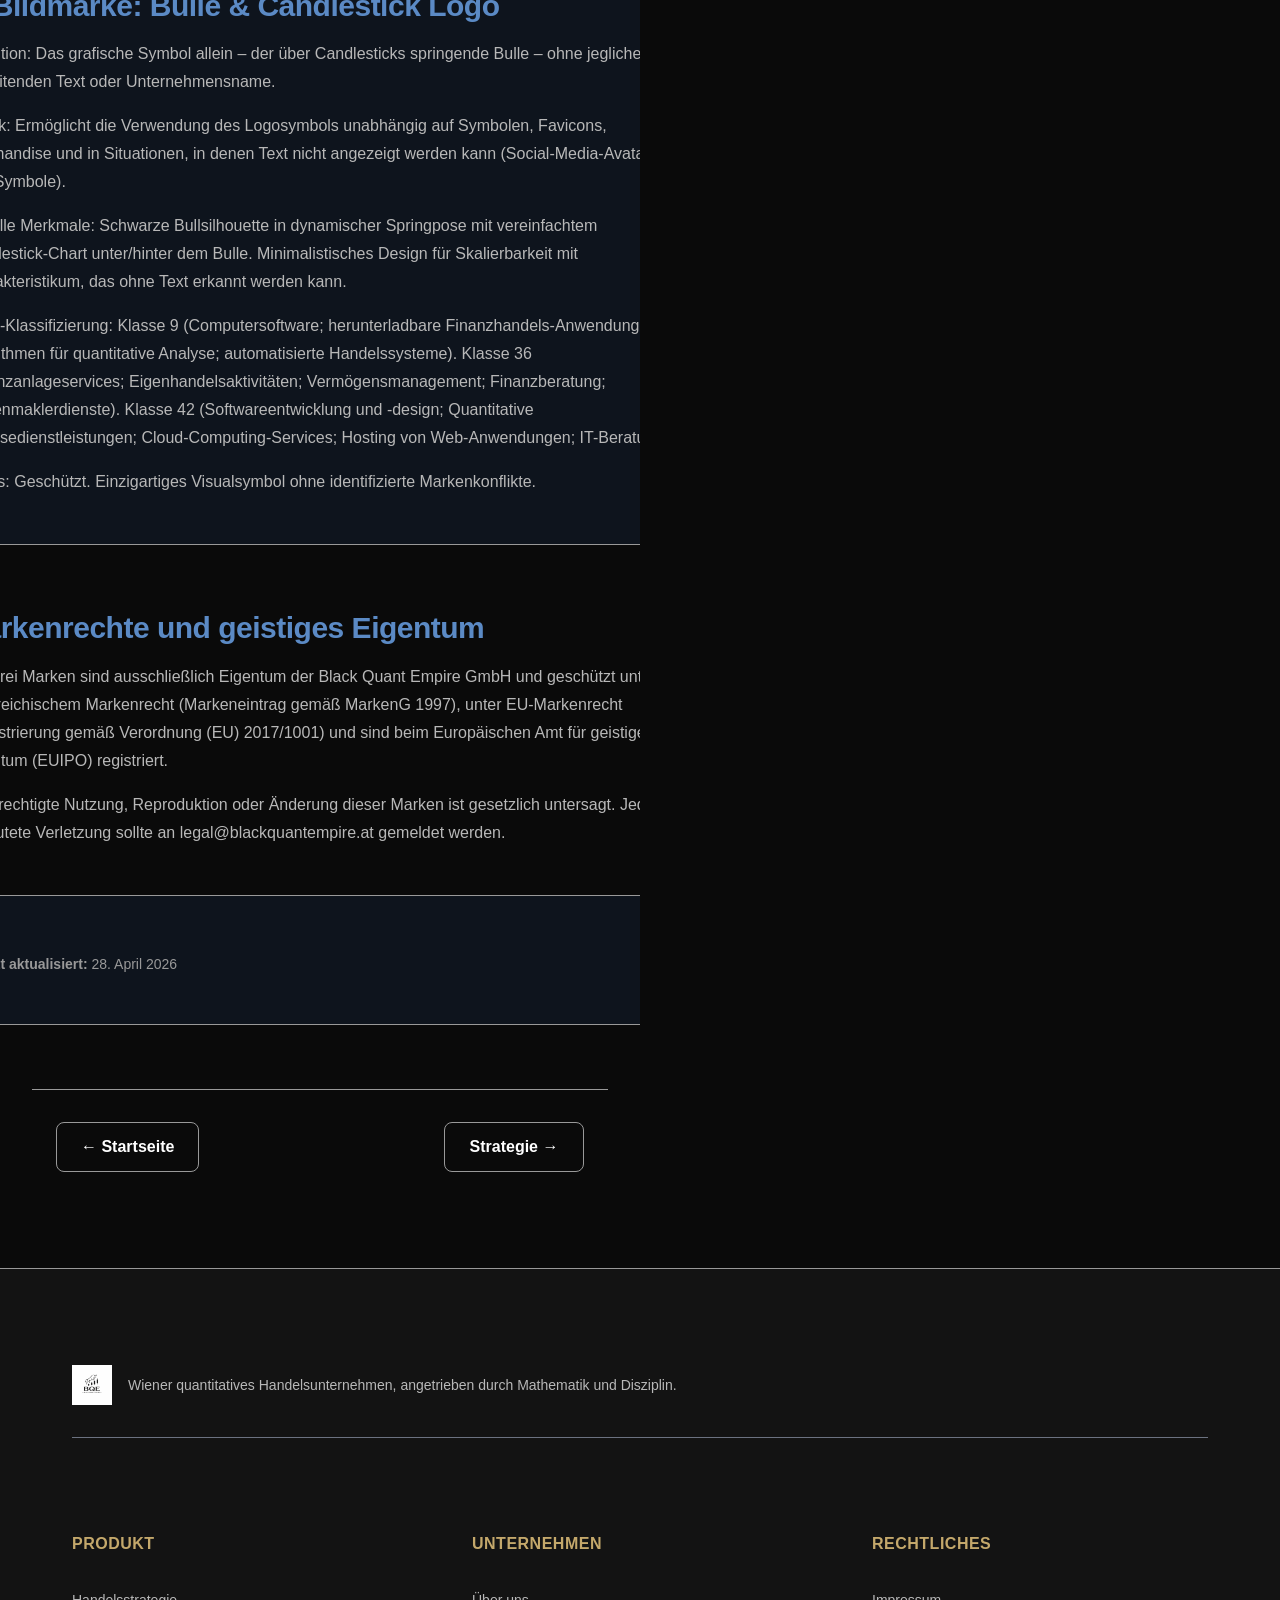
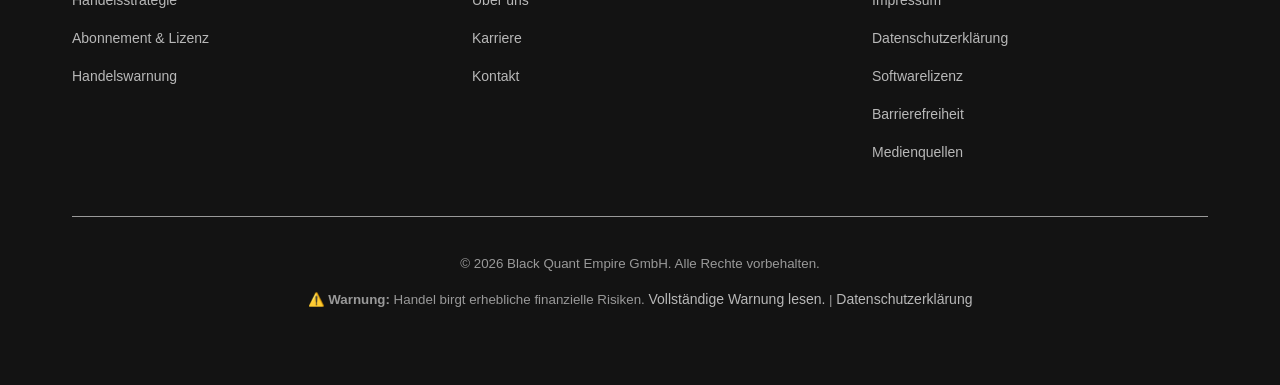
==== commit 8f0a8f59: "faster image loading" ====
--- a/about.html
+++ b/about.html
@@ -24,7 +24,7 @@
         <!-- Left Side: Image Fixed -->
         <div class="about-image-side">
           <div class="image-container">
-            <img src="/assets/images/brand.png" alt="Black Quant Empire Markenidentität" class="brand-image">
+            <img src="/assets/images/brand.webp" alt="Black Quant Empire Markenidentität" class="brand-image" loading="lazy" decoding="async">
           </div>
         </div>
 
--- a/assets/css/shared.css
+++ b/assets/css/shared.css
@@ -233,27 +233,45 @@
 }
 
 h1 {
-  font-size: var(--text-4xl);
+  font-size: var(--text-2xl);
   color: var(--color-white);
   font-weight: 700;
 }
 
 @media (min-width: 768px) {
   h1 {
+    font-size: var(--text-4xl);
+  }
+}
+
+@media (min-width: 1024px) {
+  h1 {
     font-size: var(--text-5xl);
   }
 }
 
 h2 {
-  font-size: var(--text-3xl);
+  font-size: var(--text-xl);
   color: var(--color-white);
   font-weight: 600;
 }
 
+@media (min-width: 768px) {
+  h2 {
+    font-size: var(--text-3xl);
+  }
+}
+
 h3 {
-  font-size: var(--text-2xl);
+  font-size: var(--text-lg);
   color: var(--color-white);
   font-weight: 600;
+}
+
+@media (min-width: 768px) {
+  h3 {
+    font-size: var(--text-2xl);
+  }
 }
 
 h4 {
@@ -324,10 +342,14 @@
   background-color: var(--color-black-soft);
   border-bottom: 1px solid var(--color-gray-400);
   box-shadow: 0 2px 8px rgba(0, 0, 0, 0.8);
+  position: relative;
+  z-index: 1000;
 }
 
 .header-top {
   width: 100%;
+  position: relative;
+  z-index: 1000;
 }
 
 .header-content {
@@ -336,6 +358,7 @@
   align-items: center;
   padding: var(--space-4) 0;
   gap: var(--space-8);
+  position: relative;
 }
 
 /* Logo Section */
@@ -610,7 +633,7 @@
 
 /* Mobile Menu Toggle Button */
 .nav-toggle {
-  display: none;
+  display: none !important;
   background-color: transparent;
   border: 1px solid var(--color-gray-400);
   cursor: pointer;
@@ -622,9 +645,9 @@
   flex-shrink: 0;
   min-width: 44px;
   min-height: 44px;
-  display: flex;
-  align-items: center;
-  justify-content: center;
+  margin-right: var(--space-3);
+  position: relative;
+  z-index: 1001;
 }
 
 .nav-toggle:hover {
@@ -670,26 +693,30 @@
   }
 
   .nav-toggle {
-    display: flex;
+    display: flex !important;
     align-items: center;
     justify-content: center;
   }
 
   .primary-nav {
-    position: absolute;
-    top: 100%;
+    position: fixed;
+    top: 70px;
     left: 0;
     right: 0;
+    width: 100%;
+    max-height: calc(100vh - 70px);
+    overflow-y: auto;
     display: none;
     background-color: var(--color-black-muted);
     border-bottom: 1px solid var(--color-gold);
     padding: var(--space-4);
     flex-direction: column;
     gap: 0;
+    z-index: 999;
   }
 
   .primary-nav.is-open {
-    display: flex;
+    display: flex !important;
   }
 
   .nav-list {
@@ -728,15 +755,11 @@
 .page-header {
   margin-bottom: var(--space-12);
   padding: var(--space-12) var(--space-8);
-  border-bottom: 1px solid var(--color-gray-400);
-  background: linear-gradient(90deg, transparent, var(--color-gold), transparent);
-  background-size: 100% 2px;
-  background-position: center;
-  background-repeat: no-repeat;
   border-top: 3px solid var(--color-gold);
   border-bottom: 3px solid var(--color-gold);
   position: relative;
-  overflow: hidden;
+  text-align: center;
+  background: none;
 }
 
 .page-header::before {
@@ -753,6 +776,9 @@
 .page-header > .container {
   position: relative;
   z-index: 1;
+  max-width: 100%;
+  margin: 0 auto;
+  padding: 0 var(--space-6);
 }
 
 .page-header h1 {
@@ -770,6 +796,41 @@
   font-weight: 300;
 }
 
+@media (max-width: 768px) {
+  .page-header {
+    padding: var(--space-8) var(--space-4);
+    margin-bottom: var(--space-8);
+  }
+
+  .page-header > .container {
+    padding: 0 var(--space-4);
+  }
+
+  .page-header h1 {
+    font-size: var(--text-2xl);
+  }
+
+  .page-header .lead {
+    font-size: var(--text-base);
+  }
+}
+
+@media (max-width: 480px) {
+  .page-header {
+    padding: var(--space-6) var(--space-4);
+    margin-bottom: var(--space-6);
+  }
+
+  .page-header h1 {
+    font-size: var(--text-xl);
+    margin-bottom: var(--space-2);
+  }
+
+  .page-header .lead {
+    font-size: var(--text-sm);
+  }
+}
+
 /* ─────────────────────────────────────────────────────────────────
    MAIN CONTAINER
    ───────────────────────────────────────────────────────────────── */
@@ -777,8 +838,20 @@
 .container {
   max-width: var(--container-max);
   margin: 0 auto;
-  padding: var(--space-4);
+  padding: var(--space-4) var(--space-6);
   width: 100%;
+}
+
+@media (max-width: 768px) {
+  .container {
+    padding: var(--space-4) var(--space-4);
+  }
+}
+
+@media (max-width: 480px) {
+  .container {
+    padding: var(--space-4) var(--space-4);
+  }
 }
 
 .container-narrow {
@@ -799,6 +872,18 @@
   border-bottom: 1px solid var(--color-gray-400);
 }
 
+@media (max-width: 768px) {
+  section {
+    padding: var(--space-8) 0;
+  }
+}
+
+@media (max-width: 480px) {
+  section {
+    padding: var(--space-6) 0;
+  }
+}
+
 section:last-child {
   border-bottom: none;
 }
@@ -810,13 +895,25 @@
 section .container {
   max-width: var(--container-max);
   margin: 0 auto;
-  padding: 0 var(--space-4);
+  padding: 0 var(--space-6);
+}
+
+@media (max-width: 768px) {
+  section .container {
+    padding: 0 var(--space-4);
+  }
 }
 
 section .container-narrow {
   max-width: var(--container-narrow);
   margin: 0 auto;
-  padding: 0 var(--space-4);
+  padding: 0 var(--space-6);
+}
+
+@media (max-width: 768px) {
+  section .container-narrow {
+    padding: 0 var(--space-4);
+  }
 }
 
 article {
@@ -830,15 +927,39 @@
   max-width: var(--container-narrow);
   margin-left: auto;
   margin-right: auto;
-  padding: var(--space-16) var(--space-4);
+  padding: var(--space-16) var(--space-6);
+}
+
+@media (max-width: 768px) {
+  article > * {
+    padding: var(--space-8) var(--space-4);
+  }
+}
+
+@media (max-width: 480px) {
+  article > * {
+    padding: var(--space-6) var(--space-4);
+  }
 }
 
 /* Sections in articles - full width with background */
 article section {
   width: 100vw;
   margin-left: calc(-50vw + 50%);
-  padding: var(--space-16) var(--space-4);
+  padding: var(--space-16) var(--space-6);
   max-width: none;
+}
+
+@media (max-width: 768px) {
+  article section {
+    padding: var(--space-8) var(--space-4);
+  }
+}
+
+@media (max-width: 480px) {
+  article section {
+    padding: var(--space-6) var(--space-4);
+  }
 }
 
 article section > * {
@@ -1076,6 +1197,9 @@
 
 .footer-brand {
   grid-column: 1 / -1;
+  display: flex;
+  align-items: center;
+  gap: var(--space-4);
   margin-bottom: var(--space-8);
   padding-bottom: var(--space-8);
   border-bottom: 1px solid var(--color-gray-500);
@@ -1085,7 +1209,7 @@
 .footer-brand img {
   height: 40px;
   width: auto;
-  margin-bottom: var(--space-4);
+  flex-shrink: 0;
 }
 
 .footer-brand p {
@@ -1211,28 +1335,68 @@
 
 @media (max-width: 768px) {
   .footer-grid {
-    grid-template-columns: 1fr 1fr;
+    grid-template-columns: 1fr;
     gap: var(--space-8);
+    padding: 0 var(--space-4);
   }
 
   .footer-brand {
-    grid-column: 1 / -1;
+    grid-column: 1;
+    margin-bottom: var(--space-4);
+  }
+
+  .footer-heading {
+    font-size: var(--text-sm);
+  }
+
+  footer nav:nth-of-type(1),
+  footer nav:nth-of-type(2),
+  footer nav:nth-of-type(3) {
+    grid-column: 1;
   }
 }
 
 @media (max-width: 480px) {
+  footer {
+    padding: var(--space-8) 0 var(--space-6);
+  }
+
   .footer-grid {
     grid-template-columns: 1fr;
     gap: var(--space-6);
+    padding: 0 var(--space-4);
+    margin-bottom: var(--space-8);
   }
 
   .footer-brand {
-    grid-column: 1;
     margin-bottom: var(--space-4);
+  }
+
+  .footer-brand img {
+    height: 32px;
+  }
+
+  .footer-brand p {
+    font-size: var(--text-xs);
   }
 
   .footer-heading {
     font-size: var(--text-sm);
+    margin-bottom: var(--space-2);
+  }
+
+  footer nav a {
+    font-size: var(--text-xs);
+    padding: var(--space-1) 0;
+  }
+
+  .footer-bottom {
+    padding: var(--space-6) var(--space-4) 0;
+    font-size: var(--text-xs);
+  }
+
+  .footer-bottom p {
+    margin-bottom: var(--space-1);
   }
 }
 
--- a/assets/css/pages/about.css
+++ b/assets/css/pages/about.css
@@ -1,18 +1,26 @@
 /* About Page - Brand Identity Documentation */
 
-
-/* Two Column Layout */
+/* ── Desktop: Two-column sticky layout ─────────────────────────────── */
 .about-layout {
   display: flex;
   width: 100%;
+  align-items: flex-start;
 }
 
-/* Left Side: Text Content */
 .about-text-side {
   order: 1;
+  flex: 1;
+  width: 50vw;
+  max-width: 50vw;
+  padding: var(--space-8);
+  overflow-x: hidden;
 }
 
-/* Right Side: Sticky Image */
+/* override container-narrow on desktop so it stays at 50vw */
+.about-text-side.container-narrow {
+  max-width: 50vw;
+}
+
 .about-image-side {
   position: sticky;
   top: 0;
@@ -21,52 +29,29 @@
   display: flex;
   align-items: center;
   justify-content: flex-end;
-  overflow: hidden;
   flex-shrink: 0;
   order: 2;
   background-color: #04111B;
   padding: 0;
+  overflow: hidden;
 }
 
 .image-container {
-  text-align: center;
-  padding: 0;
-  margin: 0;
-  max-width: 100%;
   width: 100%;
-  position: relative;
+  height: 100%;
 }
 
-/* Gradient overlays removed - keeping clean design */
-
-/* Text Side: Scrollable Content */
-.about-text-side {
-  flex: 1;
-  width: 50vw;
-  padding: var(--space-8);
-  max-width: 50vw;
-  overflow-x: hidden;
+.brand-image {
+  width: 100%;
+  height: 100%;
+  object-fit: cover;
+  object-position: center;
+  display: block;
 }
 
-.about-text-side.container-narrow {
-  max-width: 50vw;
-}
-
-/* Brand Image */
-.brand-image {
-  width: 50vw;
-  height: auto;
-  border-radius: 0;
-  margin: 0;
-  padding: 0;
-  display: block;
-  position: relative;
-  z-index: 1;
-}
-
-/* Article Sections */
+/* ── Article sections ──────────────────────────────────────────────── */
 article section {
-  padding: var(--space-8) 0;
+  padding: var(--space-8) var(--space-4);
   border-bottom: 1px solid var(--color-gray-400);
 }
 
@@ -91,69 +76,43 @@
   color: var(--color-gray-300);
 }
 
-/* Accessibility heading classes */
 .accessibility-heading-blue {
   color: var(--color-navy-light) !important;
 }
 
-/* Responsive Design */
+/* ── Mobile: single column, image on top ──────────────────────────── */
 @media (max-width: 1024px) {
   .about-layout {
     flex-direction: column;
   }
 
+  /* image first */
   .about-image-side {
     position: relative;
     width: 100%;
     height: auto;
-    min-height: 400px;
-    margin-bottom: var(--space-6);
     order: 1;
-  }
-
-  .about-text-side {
-    width: 100%;
-    max-width: 100%;
-    padding: var(--space-6);
-    order: 2;
+    overflow: visible;
   }
 
   .brand-image {
     width: 100%;
-    height: auto;
+  }
+
+  /* text below, full width */
+  .about-text-side,
+  .about-text-side.container-narrow {
+    order: 2;
+    width: 100%;
+    max-width: 100%;
+    padding: var(--space-6) var(--space-4);
   }
 }
 
 @media (max-width: 768px) {
-  .about-layout {
-    flex-direction: column;
-  }
-
-  .about-image-side {
-    width: 100%;
-    height: auto;
-    min-height: 300px;
-    margin-bottom: var(--space-4);
-  }
-
-  .about-text-side {
-    width: 100%;
-    max-width: 100%;
-    padding: var(--space-4);
-    margin-left: 0;
-  }
-
-  .brand-image {
-    width: 100%;
-    height: auto;
-  }
-
-  article {
-    padding: var(--space-4);
-  }
-
-  article section {
-    padding: var(--space-4) 0;
+  .about-text-side,
+  .about-text-side.container-narrow {
+    padding: var(--space-4) var(--space-4);
   }
 
   article section h2 {
@@ -167,33 +126,16 @@
 }
 
 @media (max-width: 480px) {
-  .about-image-side {
-    min-height: 250px;
-  }
-
-  .about-text-side {
-    padding: var(--space-3);
-  }
-
-  article {
-    padding: var(--space-3);
-  }
-
-  article section {
-    padding: var(--space-3) 0;
+  .about-text-side,
+  .about-text-side.container-narrow {
+    padding: var(--space-4);
   }
 
   article section h2 {
     font-size: var(--text-lg);
-    margin-bottom: var(--space-3);
   }
 
   article section p {
     font-size: 14px;
   }
-
-  .brand-image {
-    width: 90%;
-    max-width: 100%;
-  }
 }
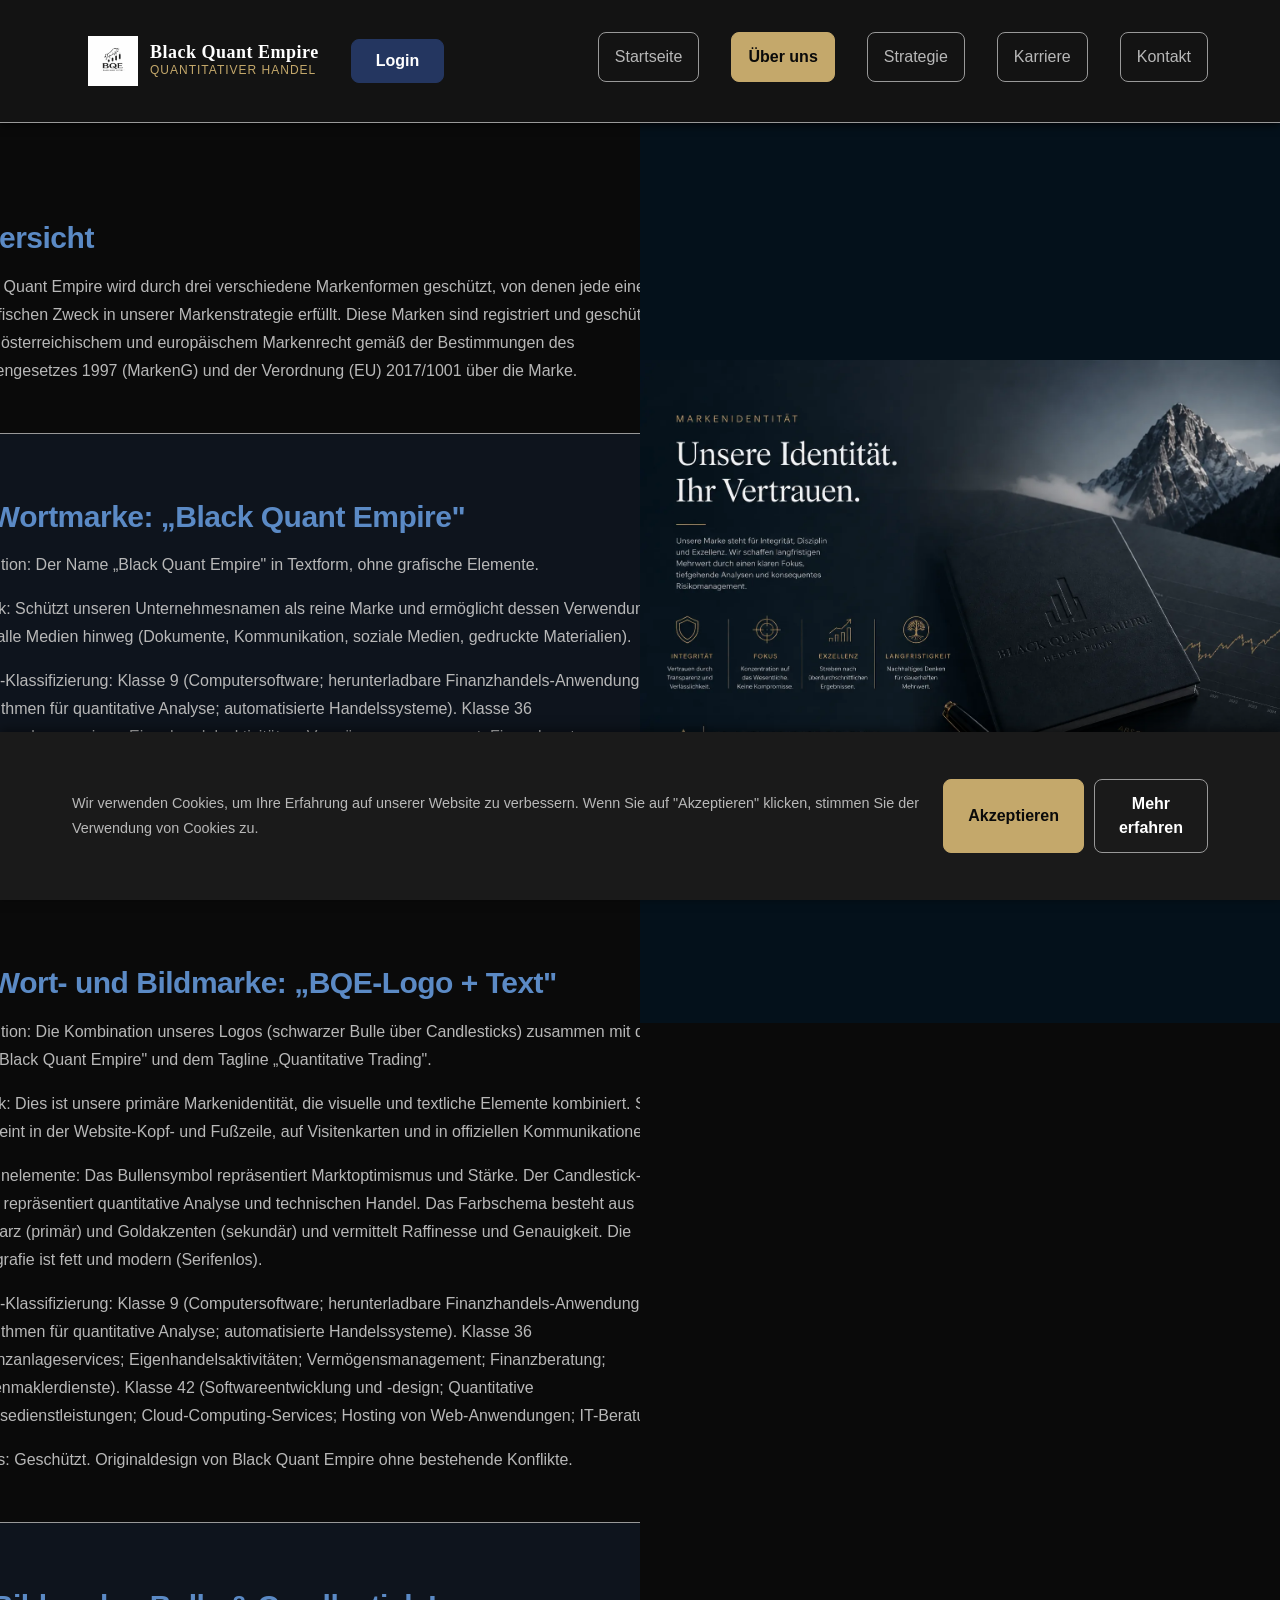
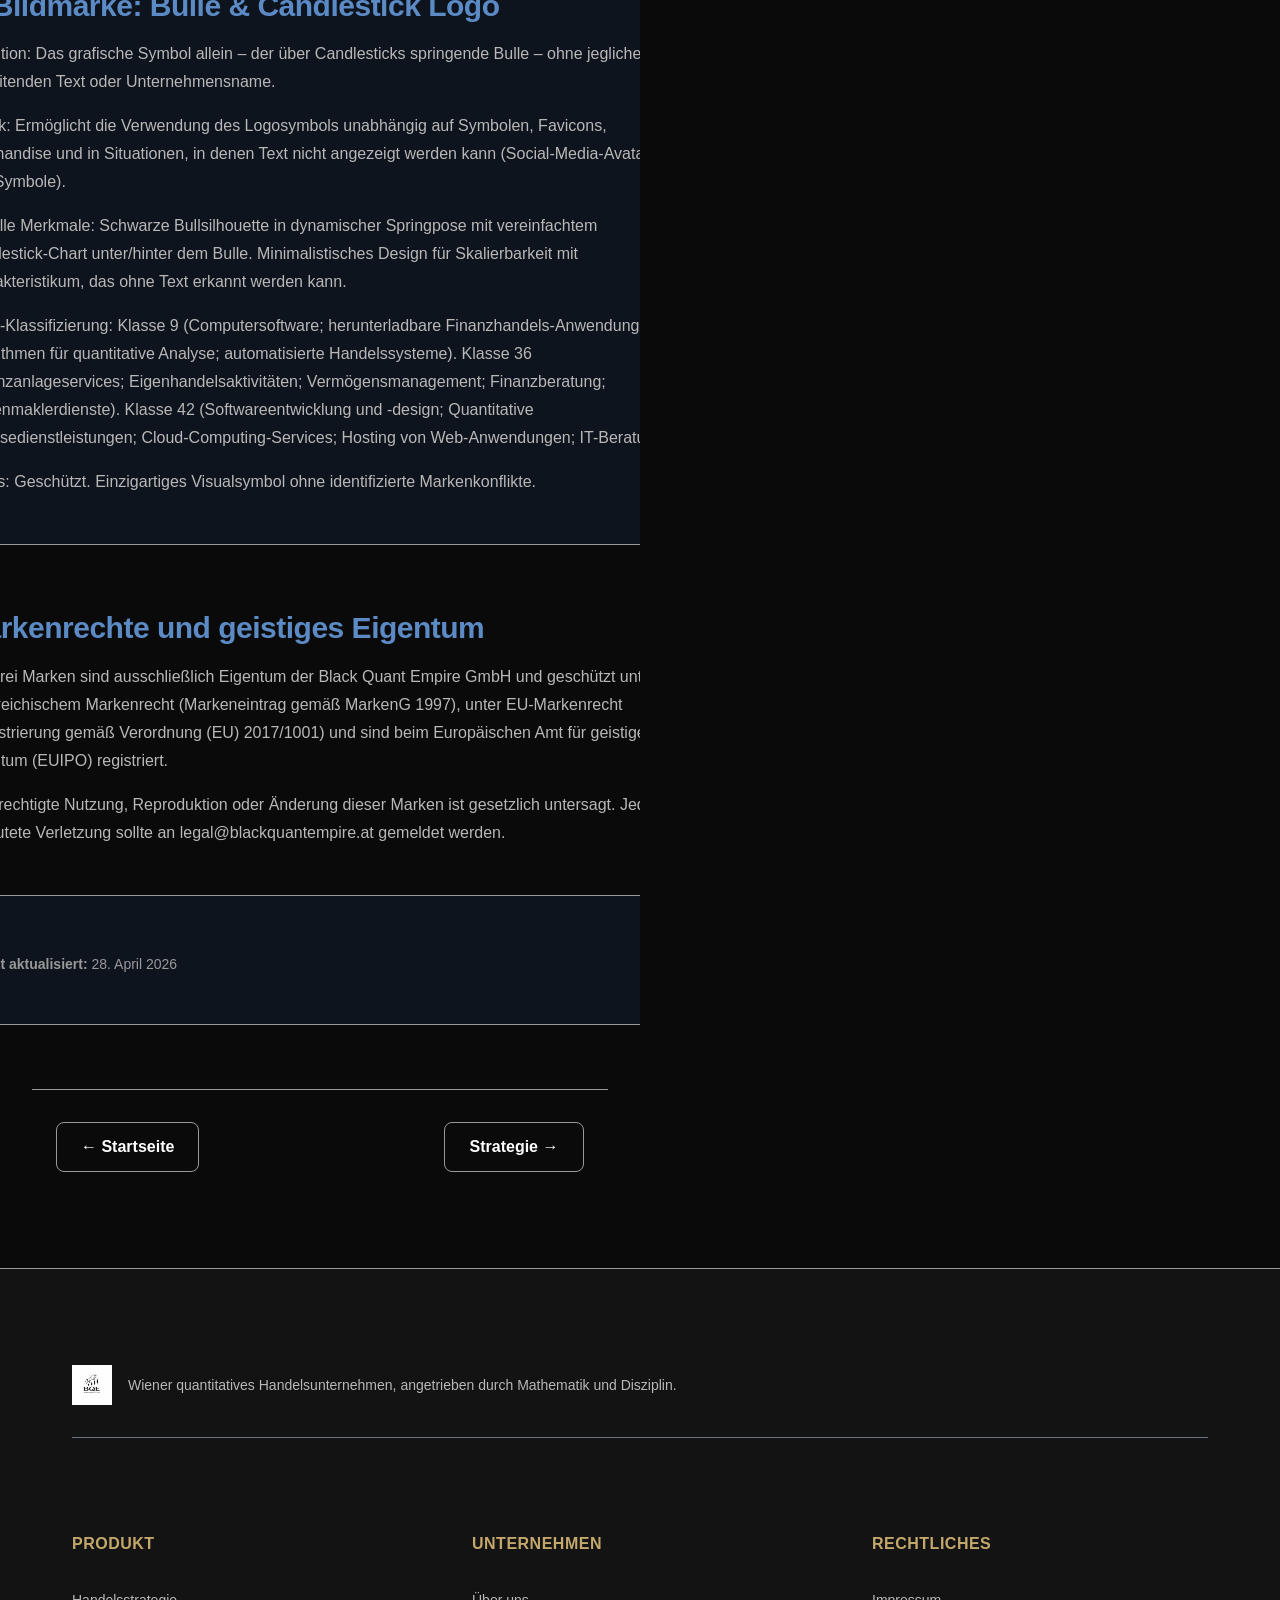
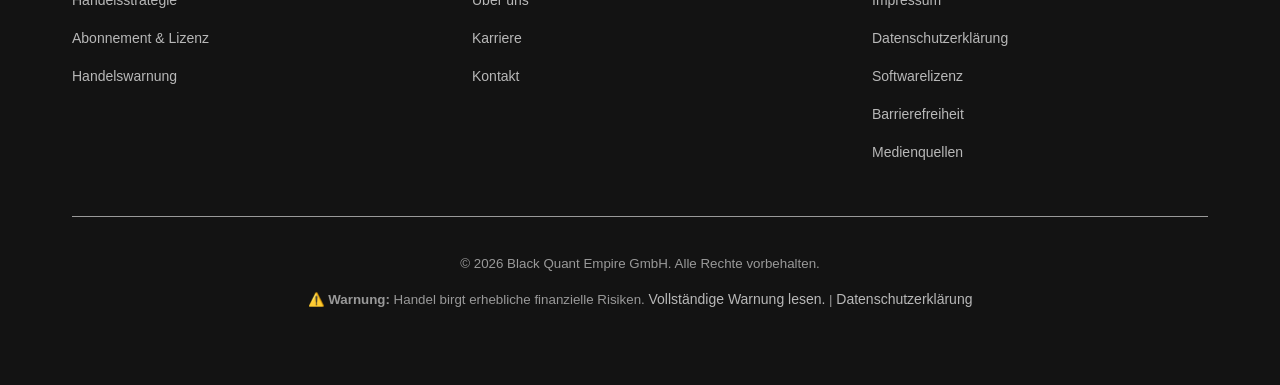
==== commit ac9466af: "cookies" ====
--- a/about.html
+++ b/about.html
@@ -120,5 +120,17 @@
     <div id="footer-placeholder"></div>
     <script src="/assets/js/components.js"></script>
     <script src="/assets/js/navigation.js"></script>
+        <div id="cookie-banner" class="cookie-banner" style="display: none;">
+      <div class="container">
+        <p>
+          Wir verwenden Cookies, um Ihre Erfahrung auf unserer Website zu verbessern. 
+          Wenn Sie auf "Akzeptieren" klicken, stimmen Sie der Verwendung von Cookies zu.
+        </p>
+        <div class="cookie-buttons">
+          <button id="accept-cookies" class="btn btn-primary">Akzeptieren</button>
+          <a href="/privacy.html" class="btn">Mehr erfahren</a>
+        </div>
+      </div>
+    </div>
   </body>
 </html>
--- a/assets/css/shared.css
+++ b/assets/css/shared.css
@@ -670,6 +670,7 @@
   .header-content {
     gap: var(--space-4);
     padding: var(--space-3) 0;
+    position: static;
   }
 
   .logo-link {
@@ -699,8 +700,8 @@
   }
 
   .primary-nav {
-    position: fixed;
-    top: 70px;
+    position: absolute;
+    top: 100%;
     left: 0;
     right: 0;
     width: 100%;
@@ -1602,3 +1603,43 @@
     display: none;
   }
 }
+
+
+/* Cookie Banner Styles */
+.cookie-banner {
+  position: fixed;
+  bottom: 0;
+  left: 0;
+  width: 100%;
+  background-color: #1a1a1a; /* Dunkler Hintergrund, passend zu Black Quant Empire */
+  color: #ffffff;
+  padding: 15px 0;
+  box-shadow: 0 -2px 10px rgba(0, 0, 0, 0.5);
+  z-index: 9999;
+}
+
+.cookie-banner .container {
+  display: flex;
+  flex-direction: column;
+  align-items: center;
+  text-align: center;
+  gap: 15px;
+}
+
+.cookie-banner p {
+  margin: 0;
+  font-size: 0.9rem;
+}
+
+.cookie-buttons {
+  display: flex;
+  gap: 10px;
+}
+
+@media (min-width: 768px) {
+  .cookie-banner .container {
+    flex-direction: row;
+    justify-content: space-between;
+    text-align: left;
+  }
+}
--- a/assets/css/pages/about.css
+++ b/assets/css/pages/about.css
@@ -39,13 +39,14 @@
 .image-container {
   width: 100%;
   height: 100%;
+  display: flex;
+  align-items: center;
+  justify-content: center;
 }
 
 .brand-image {
   width: 100%;
-  height: 100%;
-  object-fit: cover;
-  object-position: center;
+  height: auto;
   display: block;
 }
 
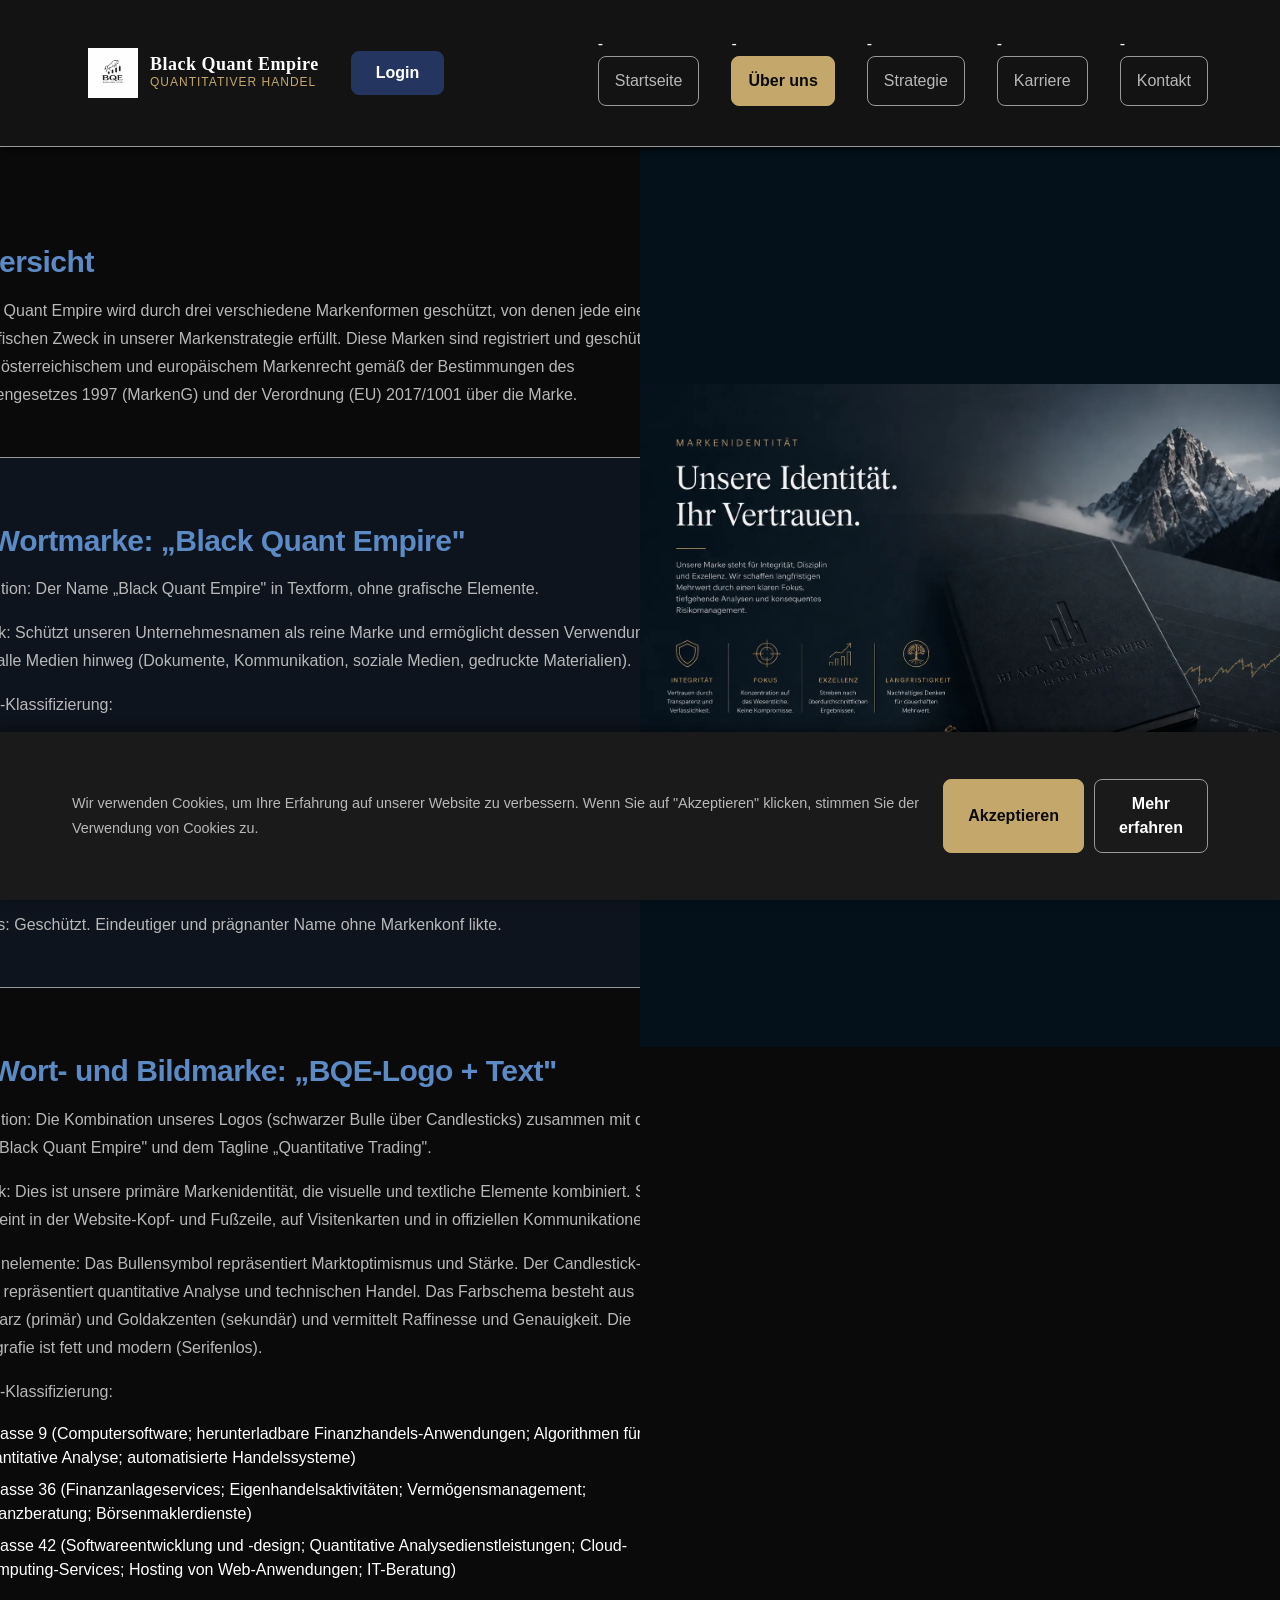
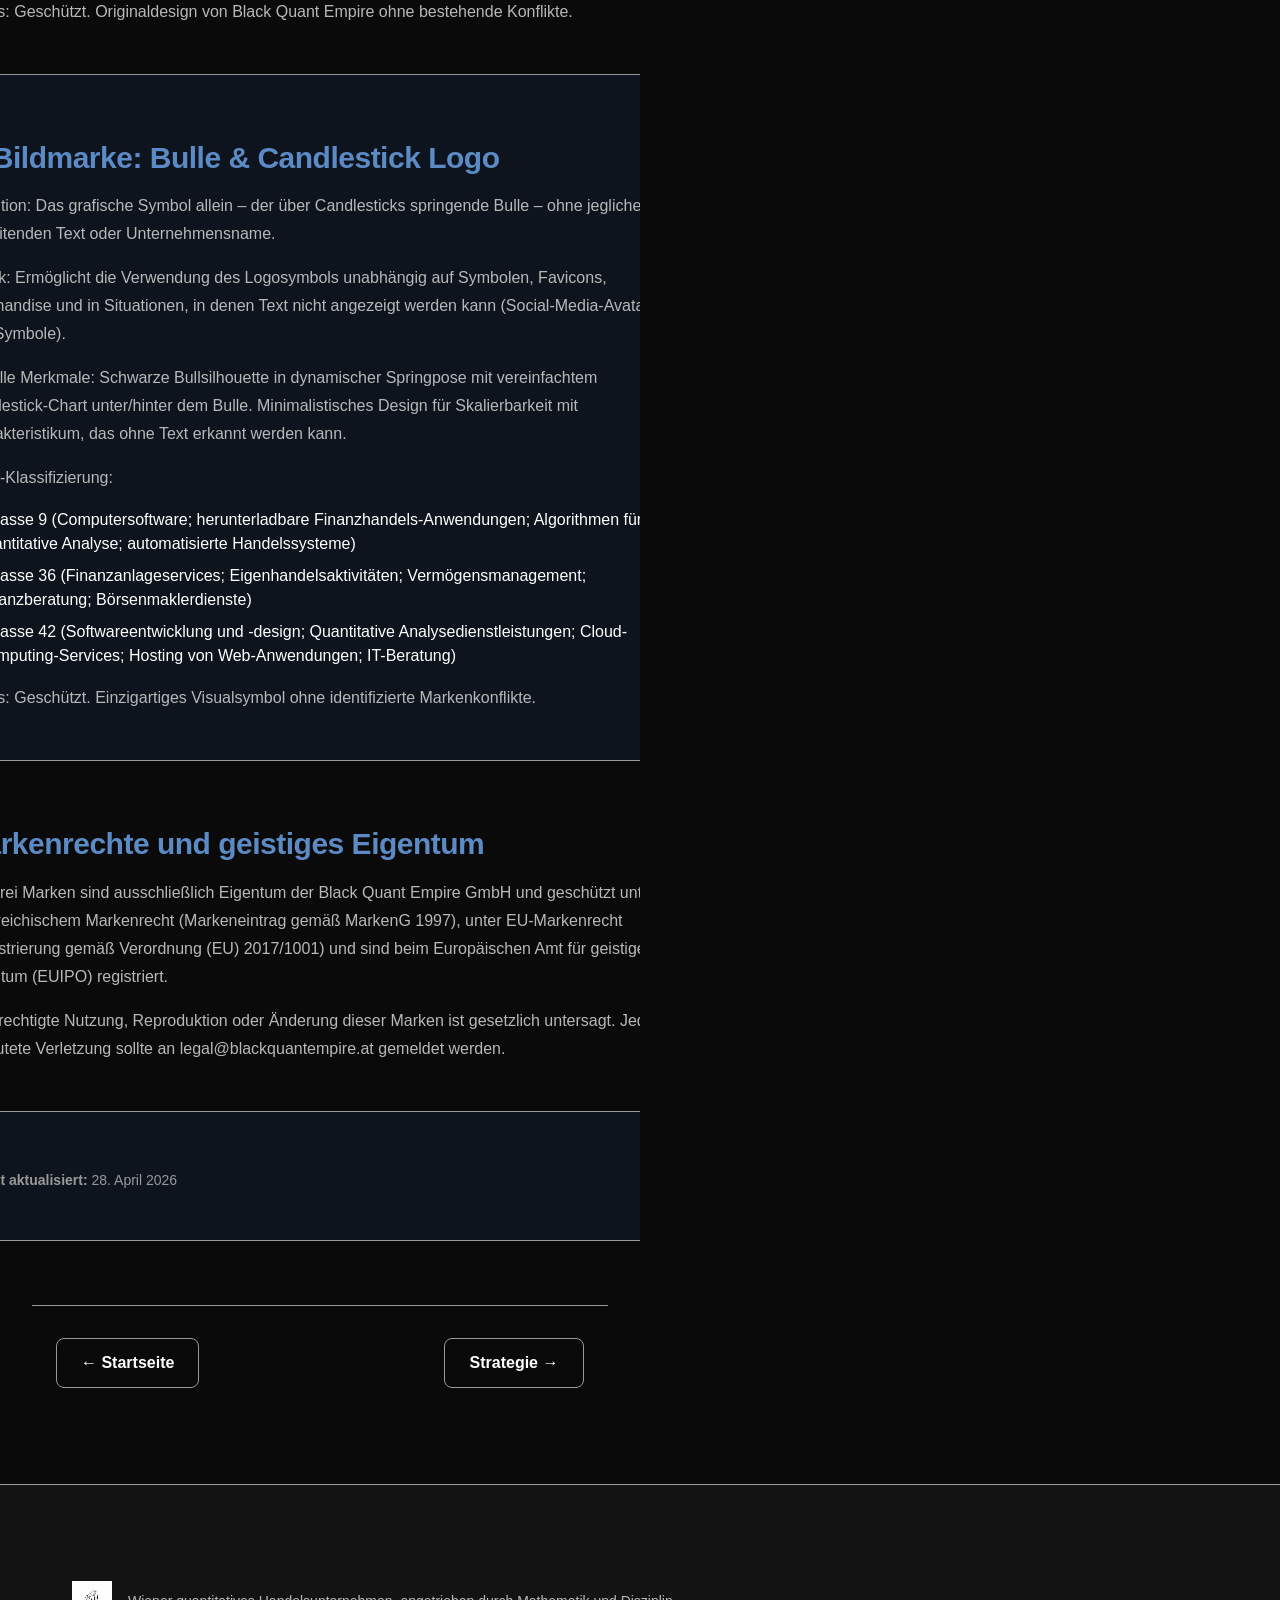
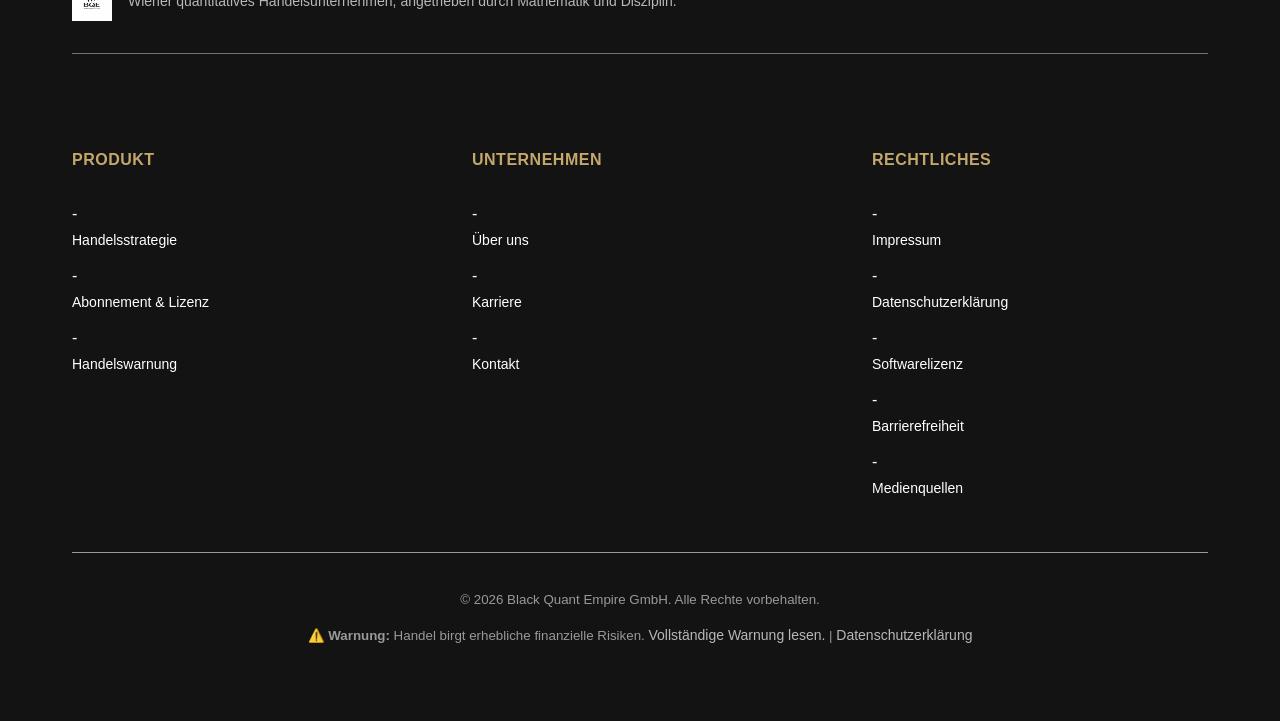
==== commit dae59adb: "sync" ====
--- a/about.html
+++ b/about.html
@@ -12,7 +12,22 @@
     <link rel="stylesheet" href="/assets/css/shared.css" />
     <link rel="stylesheet" href="/assets/css/pages/about.css" />
     <link rel="icon" href="/assets/images/logo.png" type="image/png" />
-  </head>
+    <style>
+    ul {
+      list-style-type: none;
+      padding-left: 1em;
+    }
+    ul li::before {
+      content: "- ";
+    }
+    ul li,
+    ul li strong,
+    ul li a {
+      font-weight: inherit;
+      color: inherit;
+    }
+  </style>
+</head>
 
   <body>
     <a href="#main-content" class="skip-link">Zum Hauptinhalt springen</a>
@@ -47,8 +62,12 @@
             Zweck: Schützt unseren Unternehmesnamen als reine Marke und ermöglicht dessen Verwendung über alle Medien hinweg (Dokumente, Kommunikation, soziale Medien, gedruckte Materialien).
           </p>
           <p>
-            Nizza-Klassifizierung: Klasse 9 (Computersoftware; herunterladbare Finanzhandels-Anwendungen; Algorithmen für quantitative Analyse; automatisierte Handelssysteme). Klasse 36 (Finanzanlageservices; Eigenhandelsaktivitäten; Vermögensmanagement; Finanzberatung; Börsenmaklerdienste). Klasse 42 (Softwareentwicklung und -design; Quantitative Analysedienstleistungen; Cloud-Computing-Services; Hosting von Web-Anwendungen; IT-Beratung).
-          </p>
+            <p>Nizza-Klassifizierung:</p>
+            <ul>
+              <li>Klasse 9 (Computersoftware; herunterladbare Finanzhandels-Anwendungen; Algorithmen für quantitative Analyse; automatisierte Handelssysteme)</li>
+              <li>Klasse 36 (Finanzanlageservices; Eigenhandelsaktivitäten; Vermögensmanagement; Finanzberatung; Börsenmaklerdienste)</li>
+              <li>Klasse 42 (Softwareentwicklung und -design; Quantitative Analysedienstleistungen; Cloud-Computing-Services; Hosting von Web-Anwendungen; IT-Beratung)</li>
+            </ul>
           <p>
             Status: Geschützt. Eindeutiger und prägnanter Name ohne Markenkonf likte.
           </p>
@@ -66,8 +85,12 @@
             Designelemente: Das Bullensymbol repräsentiert Marktoptimismus und Stärke. Der Candlestick-Chart repräsentiert quantitative Analyse und technischen Handel. Das Farbschema besteht aus Schwarz (primär) und Goldakzenten (sekundär) und vermittelt Raffinesse und Genauigkeit. Die Typografie ist fett und modern (Serifenlos).
           </p>
           <p>
-            Nizza-Klassifizierung: Klasse 9 (Computersoftware; herunterladbare Finanzhandels-Anwendungen; Algorithmen für quantitative Analyse; automatisierte Handelssysteme). Klasse 36 (Finanzanlageservices; Eigenhandelsaktivitäten; Vermögensmanagement; Finanzberatung; Börsenmaklerdienste). Klasse 42 (Softwareentwicklung und -design; Quantitative Analysedienstleistungen; Cloud-Computing-Services; Hosting von Web-Anwendungen; IT-Beratung).
-          </p>
+            <p>Nizza-Klassifizierung:</p>
+            <ul>
+              <li>Klasse 9 (Computersoftware; herunterladbare Finanzhandels-Anwendungen; Algorithmen für quantitative Analyse; automatisierte Handelssysteme)</li>
+              <li>Klasse 36 (Finanzanlageservices; Eigenhandelsaktivitäten; Vermögensmanagement; Finanzberatung; Börsenmaklerdienste)</li>
+              <li>Klasse 42 (Softwareentwicklung und -design; Quantitative Analysedienstleistungen; Cloud-Computing-Services; Hosting von Web-Anwendungen; IT-Beratung)</li>
+            </ul>
           <p>
             Status: Geschützt. Originaldesign von Black Quant Empire ohne bestehende Konflikte.
           </p>
@@ -85,8 +108,12 @@
             Visuelle Merkmale: Schwarze Bullsilhouette in dynamischer Springpose mit vereinfachtem Candlestick-Chart unter/hinter dem Bulle. Minimalistisches Design für Skalierbarkeit mit Charakteristikum, das ohne Text erkannt werden kann.
           </p>
           <p>
-            Nizza-Klassifizierung: Klasse 9 (Computersoftware; herunterladbare Finanzhandels-Anwendungen; Algorithmen für quantitative Analyse; automatisierte Handelssysteme). Klasse 36 (Finanzanlageservices; Eigenhandelsaktivitäten; Vermögensmanagement; Finanzberatung; Börsenmaklerdienste). Klasse 42 (Softwareentwicklung und -design; Quantitative Analysedienstleistungen; Cloud-Computing-Services; Hosting von Web-Anwendungen; IT-Beratung).
-          </p>
+            <p>Nizza-Klassifizierung:</p>
+            <ul>
+              <li>Klasse 9 (Computersoftware; herunterladbare Finanzhandels-Anwendungen; Algorithmen für quantitative Analyse; automatisierte Handelssysteme)</li>
+              <li>Klasse 36 (Finanzanlageservices; Eigenhandelsaktivitäten; Vermögensmanagement; Finanzberatung; Börsenmaklerdienste)</li>
+              <li>Klasse 42 (Softwareentwicklung und -design; Quantitative Analysedienstleistungen; Cloud-Computing-Services; Hosting von Web-Anwendungen; IT-Beratung)</li>
+            </ul>
           <p>
             Status: Geschützt. Einzigartiges Visualsymbol ohne identifizierte Markenkonflikte.
           </p>
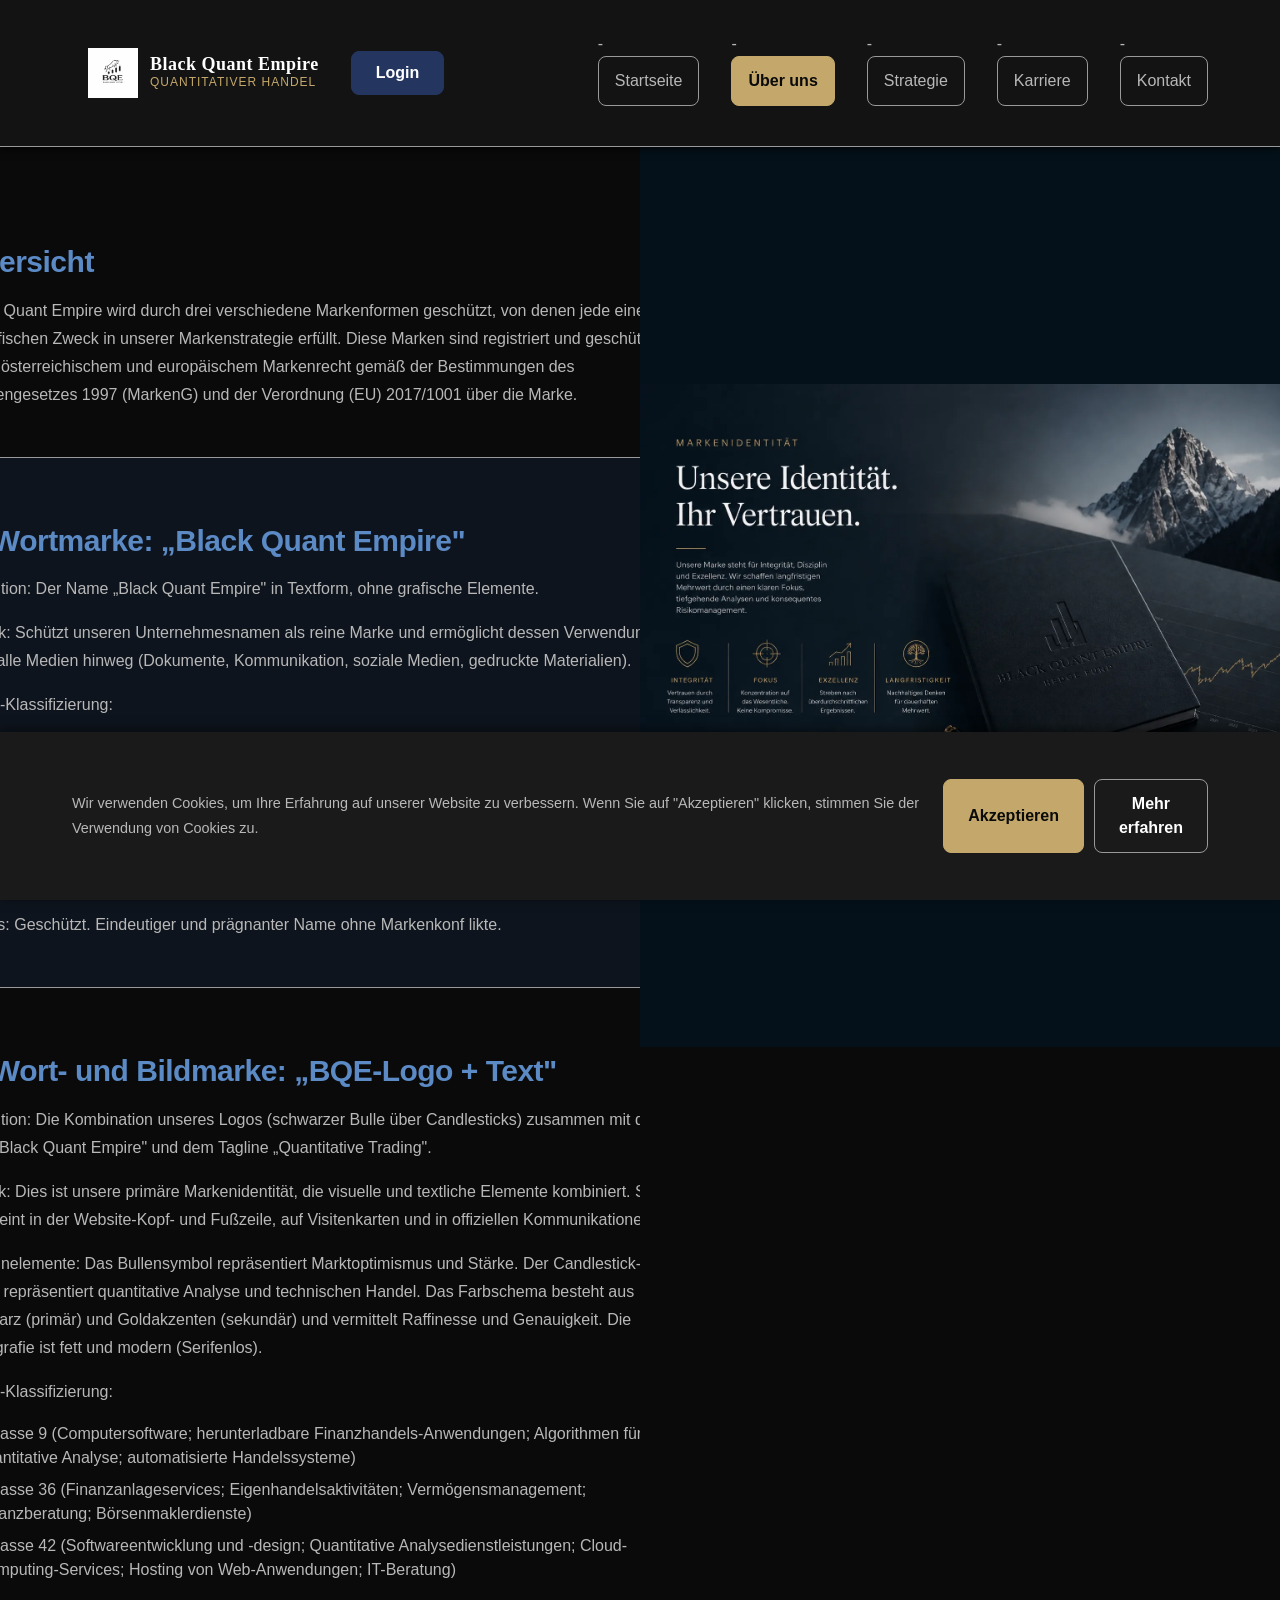
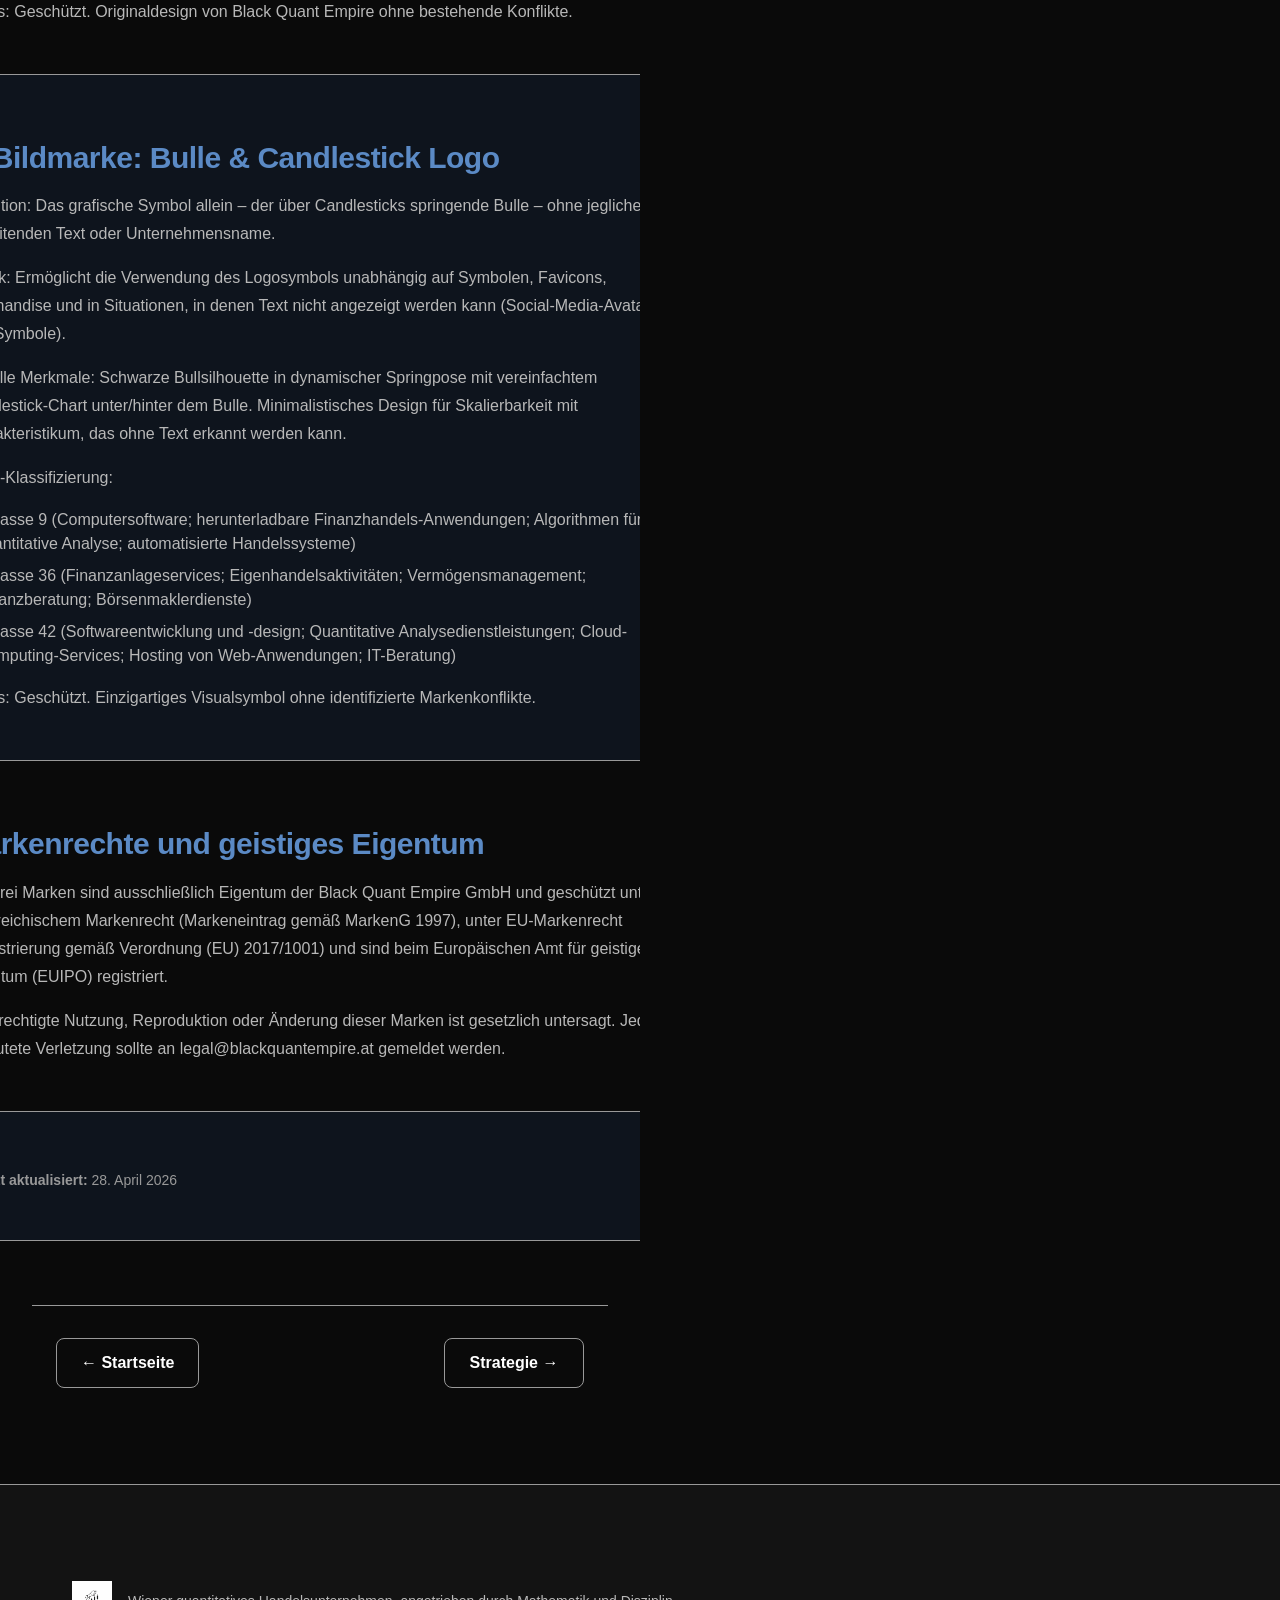
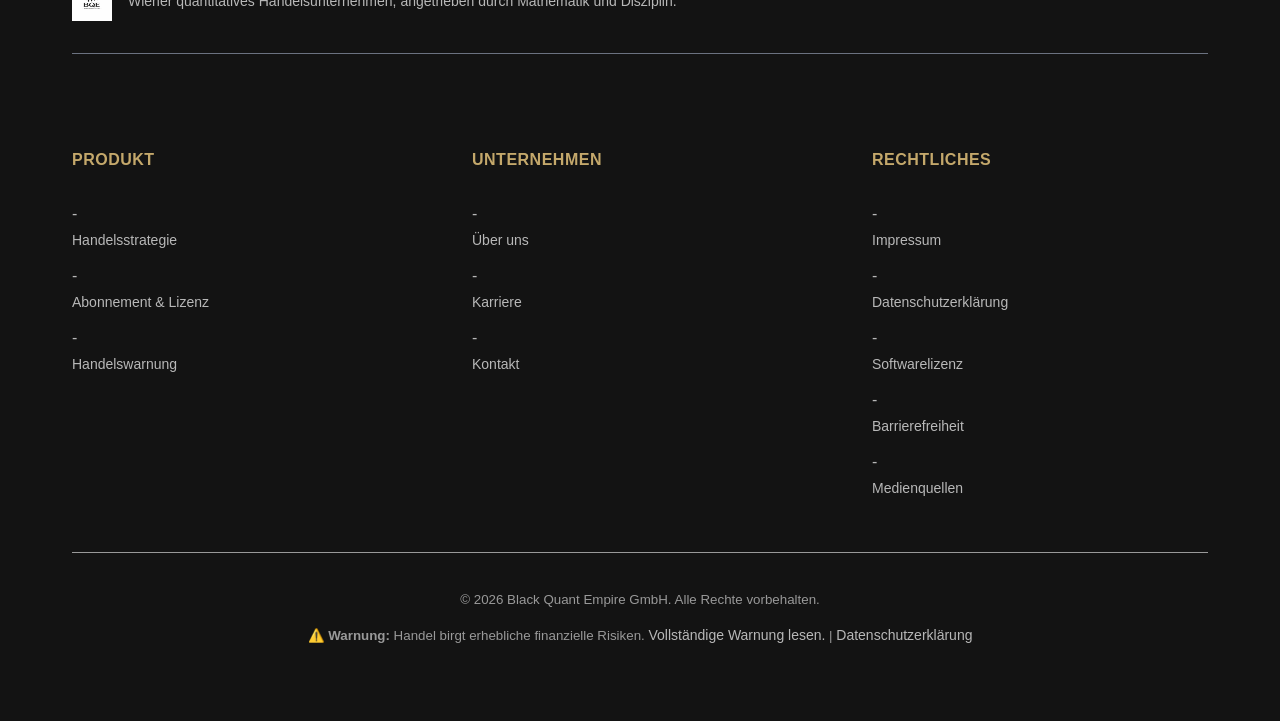
==== commit d36f5910: "sync" ====
--- a/about.html
+++ b/about.html
@@ -24,7 +24,7 @@
     ul li strong,
     ul li a {
       font-weight: inherit;
-      color: inherit;
+      color: var(--color-gray-300);
     }
   </style>
 </head>
